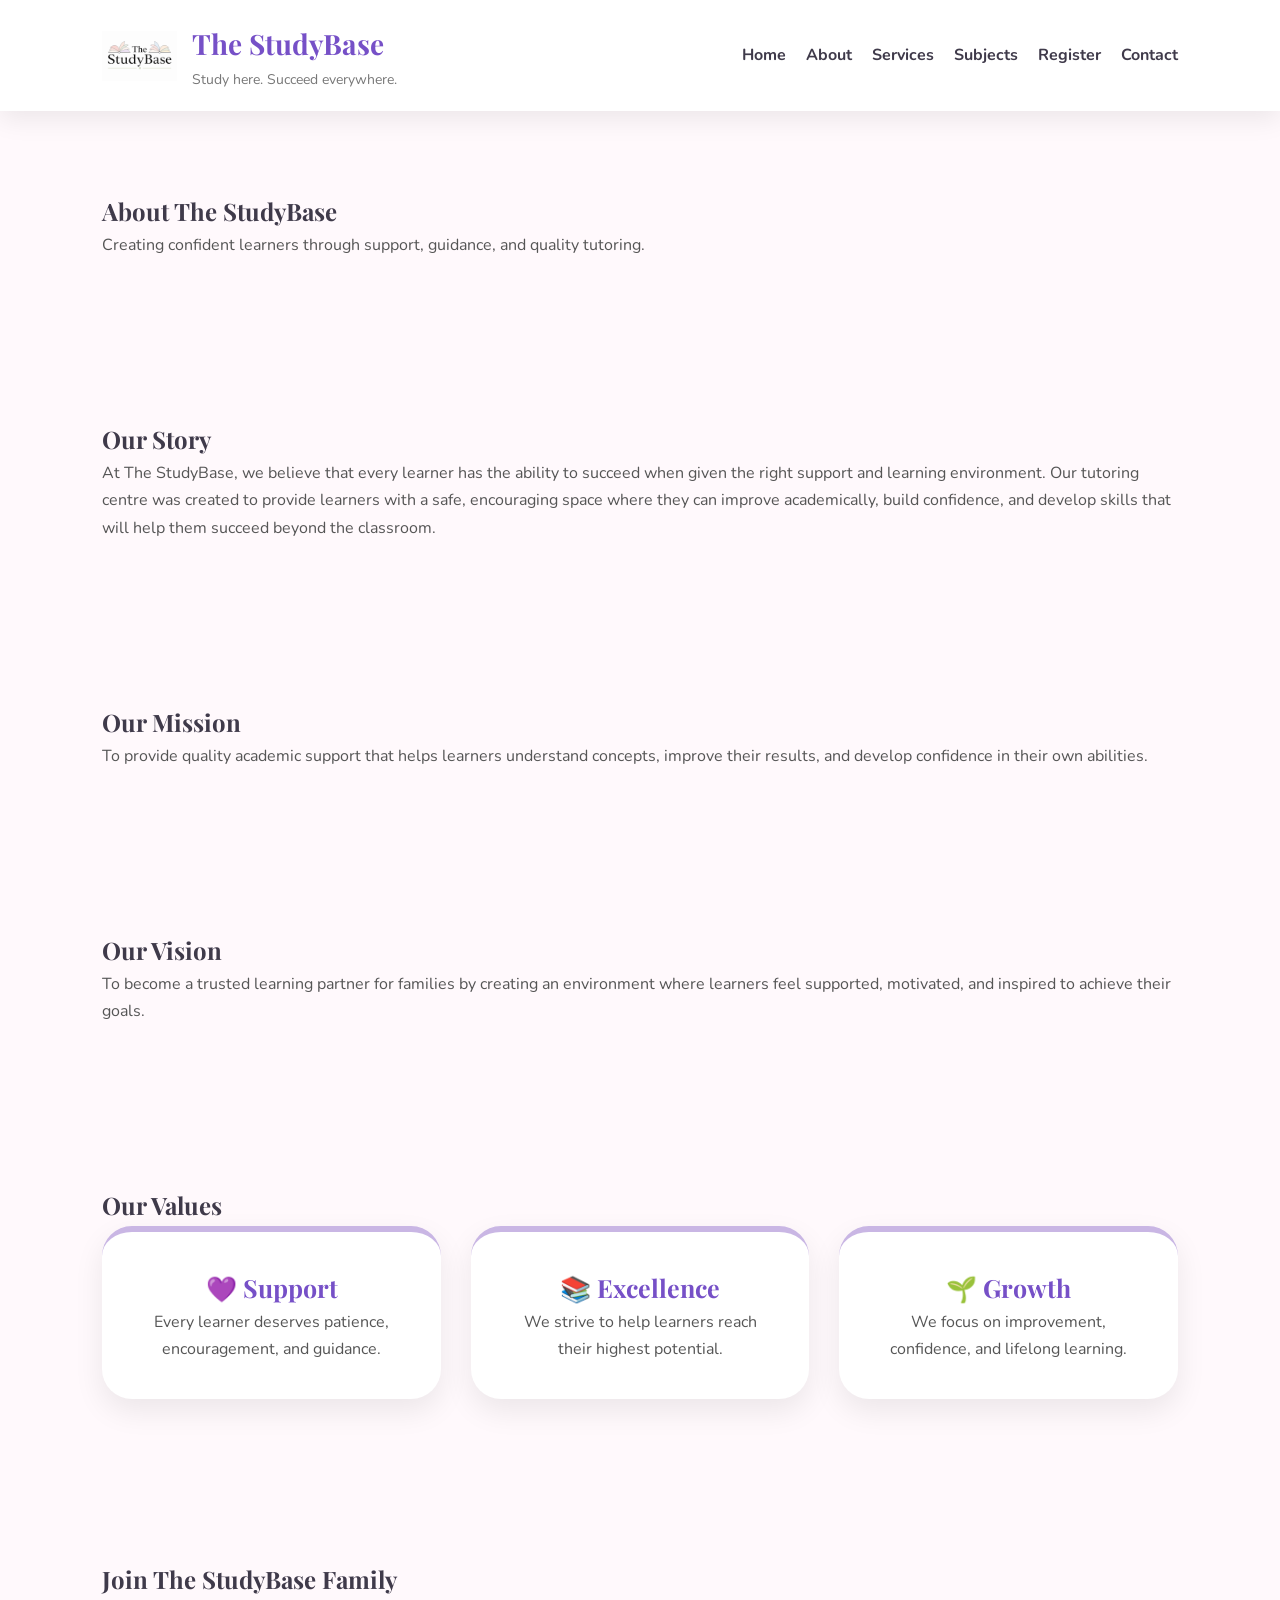
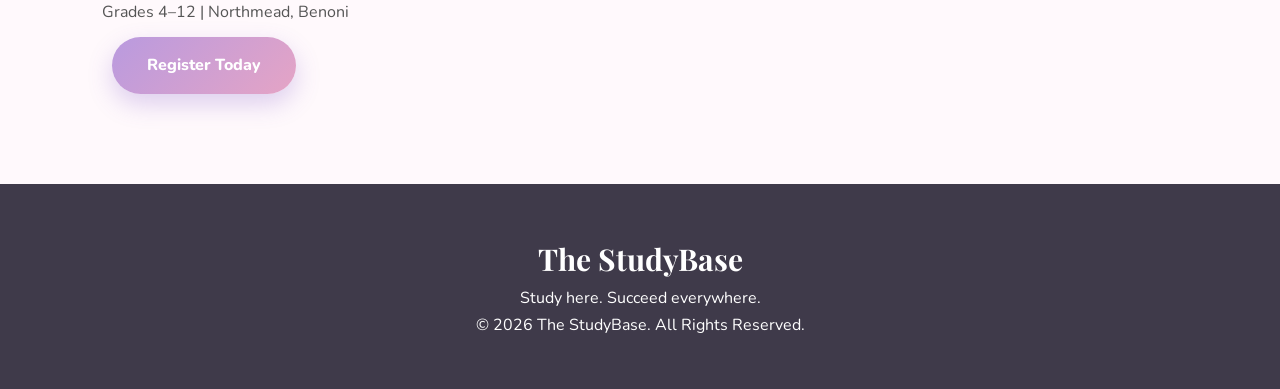
==== about.html @ e4114b65 "Add files via upload" ====
<!DOCTYPE html>
<html lang="en">

<head>

<meta charset="UTF-8">
<meta name="viewport" content="width=device-width, initial-scale=1.0">

<title>About Us | The StudyBase</title>

<link rel="stylesheet" href="css/style.css">
<link rel="stylesheet" href="css/responsive.css">

<link href="https://fonts.googleapis.com/css2?family=Nunito:wght@300;400;600;700;800&family=Playfair+Display:wght@600;700&display=swap" rel="stylesheet">

</head>


<body>


<header>

<div class="logo-area">

<img src="images/logo.png" alt="The StudyBase Logo">

<div>

<h1>The StudyBase</h1>

<p>Study here. Succeed everywhere.</p>

</div>

</div>


<nav>

<ul>

<li><a href="index.html">Home</a></li>
<li><a href="about.html">About</a></li>
<li><a href="services.html">Services</a></li>
<li><a href="subjects.html">Subjects</a></li>
<li><a href="register.html">Register</a></li>
<li><a href="contact.html">Contact</a></li>

</ul>

</nav>

</header>





<section class="hero">

<div class="hero-content">

<h2>
About <span>The StudyBase</span>
</h2>

<p>
Creating confident learners through support, guidance, and quality tutoring.
</p>

</div>

</section>





<section class="about-preview">


<h2>Our Story</h2>


<p>

At The StudyBase, we believe that every learner has the ability to succeed when given the right support and learning environment.

Our tutoring centre was created to provide learners with a safe, encouraging space where they can improve academically, build confidence, and develop skills that will help them succeed beyond the classroom.

</p>


</section>





<section class="why">


<h2>Our Mission</h2>


<div class="quote">

<p>

To provide quality academic support that helps learners understand concepts, improve their results, and develop confidence in their own abilities.

</p>

</div>


</section>





<section class="about-preview">


<h2>Our Vision</h2>


<p>

To become a trusted learning partner for families by creating an environment where learners feel supported, motivated, and inspired to achieve their goals.

</p>


</section>






<section class="services">


<h2>Our Values</h2>


<div class="cards">


<div class="card">

<h3>💜 Support</h3>

<p>
Every learner deserves patience, encouragement, and guidance.
</p>

</div>



<div class="card">

<h3>📚 Excellence</h3>

<p>
We strive to help learners reach their highest potential.
</p>

</div>




<div class="card">

<h3>🌱 Growth</h3>

<p>
We focus on improvement, confidence, and lifelong learning.
</p>

</div>



</div>


</section>






<section class="contact">


<h2>
Join The StudyBase Family
</h2>


<p>
Grades 4–12 | Northmead, Benoni
</p>


<a href="register.html" class="button">
Register Today
</a>


</section>





<footer>

<h3>The StudyBase</h3>

<p>
Study here. Succeed everywhere.
</p>

<p>
© 2026 The StudyBase. All Rights Reserved.
</p>


</footer>




<script src="js/script.js"></script>


</body>

</html>
---- css/style.css ----
:root{

--lavender:#c9b6e4;

--pink:#f3c6d8;

--blue:#bfdff5;

--mint:#cde8d2;

--cream:#fff9fc;

--purple:#7650c7;

--dark:#3f3a4a;

--text:#555;

}



*{

margin:0;

padding:0;

box-sizing:border-box;

}



html{

scroll-behavior:smooth;

}



body{

font-family:'Nunito', sans-serif;

background:var(--cream);

color:var(--text);

line-height:1.7;

}



h1,h2,h3{

font-family:'Playfair Display', serif;

color:var(--dark);

}



section{

padding:80px 8%;

}





/* HEADER */


header{

background:white;

display:flex;

justify-content:space-between;

align-items:center;

padding:20px 8%;

position:sticky;

top:0;

z-index:1000;

box-shadow:
0 8px 25px rgba(0,0,0,.08);

}



.logo-area{

display:flex;

align-items:center;

gap:15px;

}



.logo-area img{

width:75px;

animation:float 4s ease-in-out infinite;

}



.logo-area h1{

font-size:28px;

color:var(--purple);

}



.logo-area p{

font-size:14px;

color:#777;

}





nav ul{

display:flex;

gap:20px;

list-style:none;

}



nav a{

text-decoration:none;

font-weight:700;

color:var(--dark);

transition:.3s;

}



nav a:hover{

color:#d47bb5;

}





/* HERO */


.hero-new{

background:

linear-gradient(
135deg,
#fff1f8,
#eef8ff,
#f6efff
);

min-height:90vh;

display:flex;

align-items:center;

}



.hero-content-new{

display:flex;

align-items:center;

justify-content:space-between;

gap:60px;

}



.hero-text-new{

max-width:650px;

}



.welcome{

letter-spacing:3px;

font-weight:800;

color:#d47bb5;

font-size:14px;

}



.hero-text-new h2{

font-size:70px;

line-height:1.2;

margin:25px 0;

}



.hero-text-new h2 span{

background:

linear-gradient(
90deg,
#7650c7,
#d47bb5,
#79b9e8
);

-webkit-background-clip:text;

color:transparent;

animation:gradientMove 5s infinite;

}



.hero-text-new p{

font-size:20px;

}





.hero-buttons{

margin-top:35px;

}





.button{

display:inline-block;

padding:15px 35px;

border-radius:50px;

background:

linear-gradient(
135deg,
#b99adf,
#e5a4c5
);

color:white;

text-decoration:none;

font-weight:800;

margin:10px;

transition:.3s;

box-shadow:

0 10px 25px rgba(118,80,199,.25);

}



.button:hover{

transform:translateY(-5px);

}





.secondary{

background:

linear-gradient(
135deg,
#8fc8ec,
#b99adf
);

}





.hero-visual{

position:relative;

}



.hero-visual img{

width:280px;

animation:float 5s ease-in-out infinite;

filter:

drop-shadow(
0 20px 25px rgba(0,0,0,.15)
);

}



.floating-book,
.floating-star{

position:absolute;

font-size:40px;

animation:float 3s infinite;

}



.floating-book{

top:20px;

left:-30px;

}



.floating-star{

bottom:20px;

right:-30px;

}





/* HERO PILLS */


.feature-pills{

display:flex;

gap:15px;

margin-top:35px;

flex-wrap:wrap;

}



.feature-pills div{

background:white;

padding:12px 20px;

border-radius:30px;

box-shadow:

0 8px 20px rgba(0,0,0,.08);

font-weight:700;

}
/* WELCOME SECTION */


.welcome-section{

background:white;

text-align:center;

}



.welcome-section h2{

font-size:45px;

margin-bottom:25px;

}



.welcome-section p{

max-width:900px;

margin:auto;

font-size:19px;

}





/* LEARNING JOURNEY */


.journey{

display:grid;

grid-template-columns:repeat(auto-fit,minmax(220px,1fr));

gap:30px;

margin-top:50px;

}



.journey div{

background:

linear-gradient(
135deg,
#ffffff,
#fff2fa
);

padding:35px;

border-radius:30px;

box-shadow:

0 15px 35px rgba(0,0,0,.08);

transition:.4s;

}



.journey div:hover{

transform:translateY(-10px);

}



.journey h3{

color:var(--purple);

font-size:25px;

}





/* GALLERY */


.gallery-preview{

background:

linear-gradient(
135deg,
#f8f1ff,
#eef8ff
);

text-align:center;

}



.image-grid{

display:grid;

grid-template-columns:repeat(auto-fit,minmax(250px,1fr));

gap:30px;

margin-top:40px;

}



.photo-box{

height:280px;

overflow:hidden;

border-radius:30px;

box-shadow:

0 15px 35px rgba(0,0,0,.12);

}



.photo-box img{

width:100%;

height:100%;

object-fit:cover;

transition:.5s;

}



.photo-box:hover img{

transform:scale(1.1);

}





/* SUPPORT SECTION */


.support-section{

background:white;

}



.support-content{

display:grid;

grid-template-columns:1fr 1fr;

gap:50px;

align-items:center;

}



.support-content h2{

font-size:45px;

}



.support-content ul{

margin:30px 0;

list-style:none;

font-size:18px;

}





.support-card{

display:grid;

gap:25px;

}



.support-card div{

background:

linear-gradient(
135deg,
#fff5fb,
#eef8ff
);

padding:30px;

border-radius:25px;

box-shadow:

0 10px 25px rgba(0,0,0,.08);

}





/* SERVICE CARDS */


.cards{

display:grid;

grid-template-columns:

repeat(auto-fit,minmax(260px,1fr));

gap:30px;

}



.card{

background:white;

padding:35px;

border-radius:30px;

text-align:center;

box-shadow:

0 12px 30px rgba(0,0,0,.08);

transition:.4s;

border-top:6px solid var(--lavender);

}



.card:hover{

transform:translateY(-10px);

}



.card h3{

color:var(--purple);

font-size:25px;

}



.card h4{

color:#d47bb5;

font-size:22px;

margin:15px 0;

}





/* SUBJECT BUBBLES */


.subjects-preview{

background:

linear-gradient(
135deg,
#fff4fa,
#f0f8ff
);

text-align:center;

}



.subject-bubbles{

display:flex;

flex-wrap:wrap;

justify-content:center;

gap:20px;

margin-top:40px;

}



.subject-bubbles div{

background:white;

padding:18px 30px;

border-radius:50px;

box-shadow:

0 8px 20px rgba(0,0,0,.08);

font-weight:700;

transition:.3s;

}



.subject-bubbles div:hover{

transform:scale(1.08);

background:#f7edff;

}





/* TRUST SECTION */


.trust-section{

text-align:center;

}



.trust-cards{

display:grid;

grid-template-columns:

repeat(auto-fit,minmax(250px,1fr));

gap:30px;

}



.trust-cards div{

background:white;

padding:35px;

border-radius:30px;

box-shadow:

0 12px 30px rgba(0,0,0,.08);

}





/* SUCCESS NUMBERS */


.success-section{

background:

linear-gradient(
135deg,
#c9b6e4,
#f3c6d8
);

text-align:center;

}



.stats{

display:grid;

grid-template-columns:

repeat(auto-fit,minmax(200px,1fr));

gap:30px;

}



.stats div{

background:white;

padding:35px;

border-radius:30px;

}



.stats h3{

font-size:45px;

color:var(--purple);

}





/* TESTIMONIALS */


.testimonial-section{

background:#fff;

text-align:center;

}



.testimonial-cards{

display:grid;

grid-template-columns:

repeat(auto-fit,minmax(280px,1fr));

gap:30px;

}



.testimonial{

background:

linear-gradient(
135deg,
#fff5fb,
#f1f8ff
);

padding:35px;

border-radius:30px;

}



.stars{

font-size:25px;

margin-bottom:20px;

}





/* FINAL CALL */


.final-call{

background:

linear-gradient(
135deg,
#7650c7,
#d47bb5
);

color:white;

text-align:center;

}



.final-call h2{

color:white;

font-size:45px;

}





/* CONTACT */


.contact-section{

text-align:center;

}



.contact-details{

display:grid;

grid-template-columns:

repeat(auto-fit,minmax(220px,1fr));

gap:30px;

}



.contact-details div{

background:white;

padding:30px;

border-radius:30px;

box-shadow:

0 10px 25px rgba(0,0,0,.08);

}





/* WHATSAPP BUTTON */


.whatsapp-float{

position:fixed;

right:25px;

bottom:25px;

width:65px;

height:65px;

border-radius:50%;

background:#25D366;

display:flex;

align-items:center;

justify-content:center;

font-size:30px;

text-decoration:none;

box-shadow:

0 10px 25px rgba(0,0,0,.25);

z-index:999;

animation:pulse 2s infinite;

}





/* FOOTER */


footer{

background:#3f3a4a;

color:white;

text-align:center;

padding:50px 10%;

}



footer h3{

color:white;

font-size:30px;

}
/* ==========================
   ANIMATIONS
========================== */


@keyframes float{

0%{

transform:translateY(0px);

}


50%{

transform:translateY(-15px);

}


100%{

transform:translateY(0px);

}

}



@keyframes pulse{


0%{

transform:scale(1);

}



50%{

transform:scale(1.1);

}



100%{

transform:scale(1);

}


}




@keyframes gradientMove{


0%{

background-position:0% 50%;

}


50%{

background-position:100% 50%;

}


100%{

background-position:0% 50%;

}


}





/* SCROLL ANIMATION */


.hero-new,
.welcome-section,
.gallery-preview,
.support-section,
.services,
.subjects-preview,
.trust-section,
.success-section,
.testimonial-section{

animation:

fadeUp 1s ease;

}





@keyframes fadeUp{


from{

opacity:0;

transform:translateY(40px);

}



to{

opacity:1;

transform:translateY(0);

}


}






/* BUTTON GLOW */


.button:hover{


box-shadow:

0 15px 35px rgba(212,123,181,.4);


}




/* MOBILE DESIGN */


@media(max-width:900px){



header{

flex-direction:column;

padding:20px;

}



nav ul{

flex-wrap:wrap;

justify-content:center;

margin-top:20px;

}



.hero-content-new{

flex-direction:column;

text-align:center;

}



.hero-text-new h2{

font-size:45px;

}



.hero-text-new p{

font-size:18px;

}



.hero-visual img{

width:220px;

}



.feature-pills{

justify-content:center;

}



.support-content{

grid-template-columns:1fr;

text-align:center;

}



.support-content h2{

font-size:35px;

}



.gallery-preview .image-grid{

grid-template-columns:1fr;

}



}



@media(max-width:600px){



section{

padding:50px 5%;

}



.logo-area h1{

font-size:22px;

}



.hero-text-new h2{

font-size:38px;

}



.button{

display:block;

margin:15px auto;

width:90%;

}



.journey,
.cards,
.trust-cards,
.testimonial-cards,
.stats{

grid-template-columns:1fr;

}



.contact-details{

grid-template-columns:1fr;

}



.whatsapp-float{

width:55px;

height:55px;

font-size:25px;

}



}





/* SMALL DETAILS */


strong{

color:var(--purple);

}



hr{

border:none;

}





/* SMOOTH IMAGE LOADING FEEL */


img{

max-width:100%;

}





/* HIDE EMPTY PHOTO BOXES UNTIL IMAGES ARE ADDED */


.photo-box{

background:

linear-gradient(
135deg,
#f3c6d8,
#bfdff5
);

}
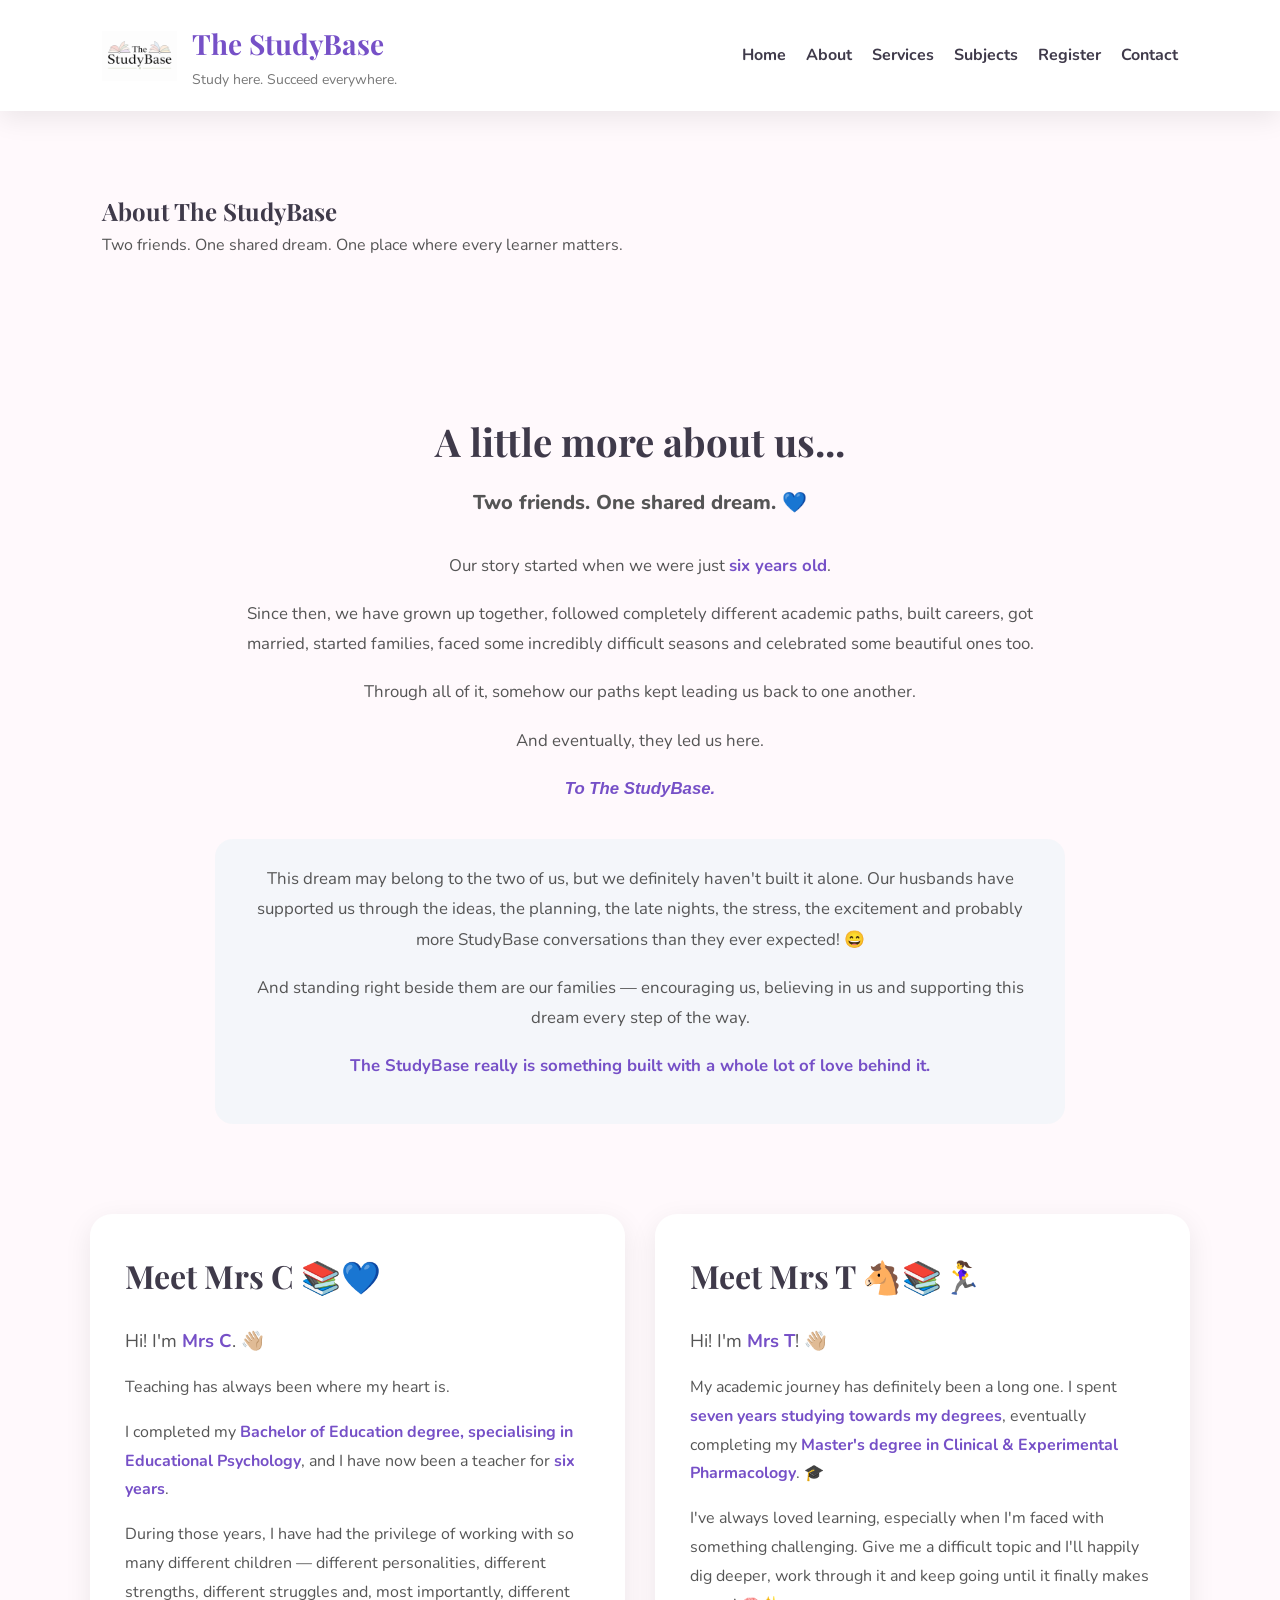
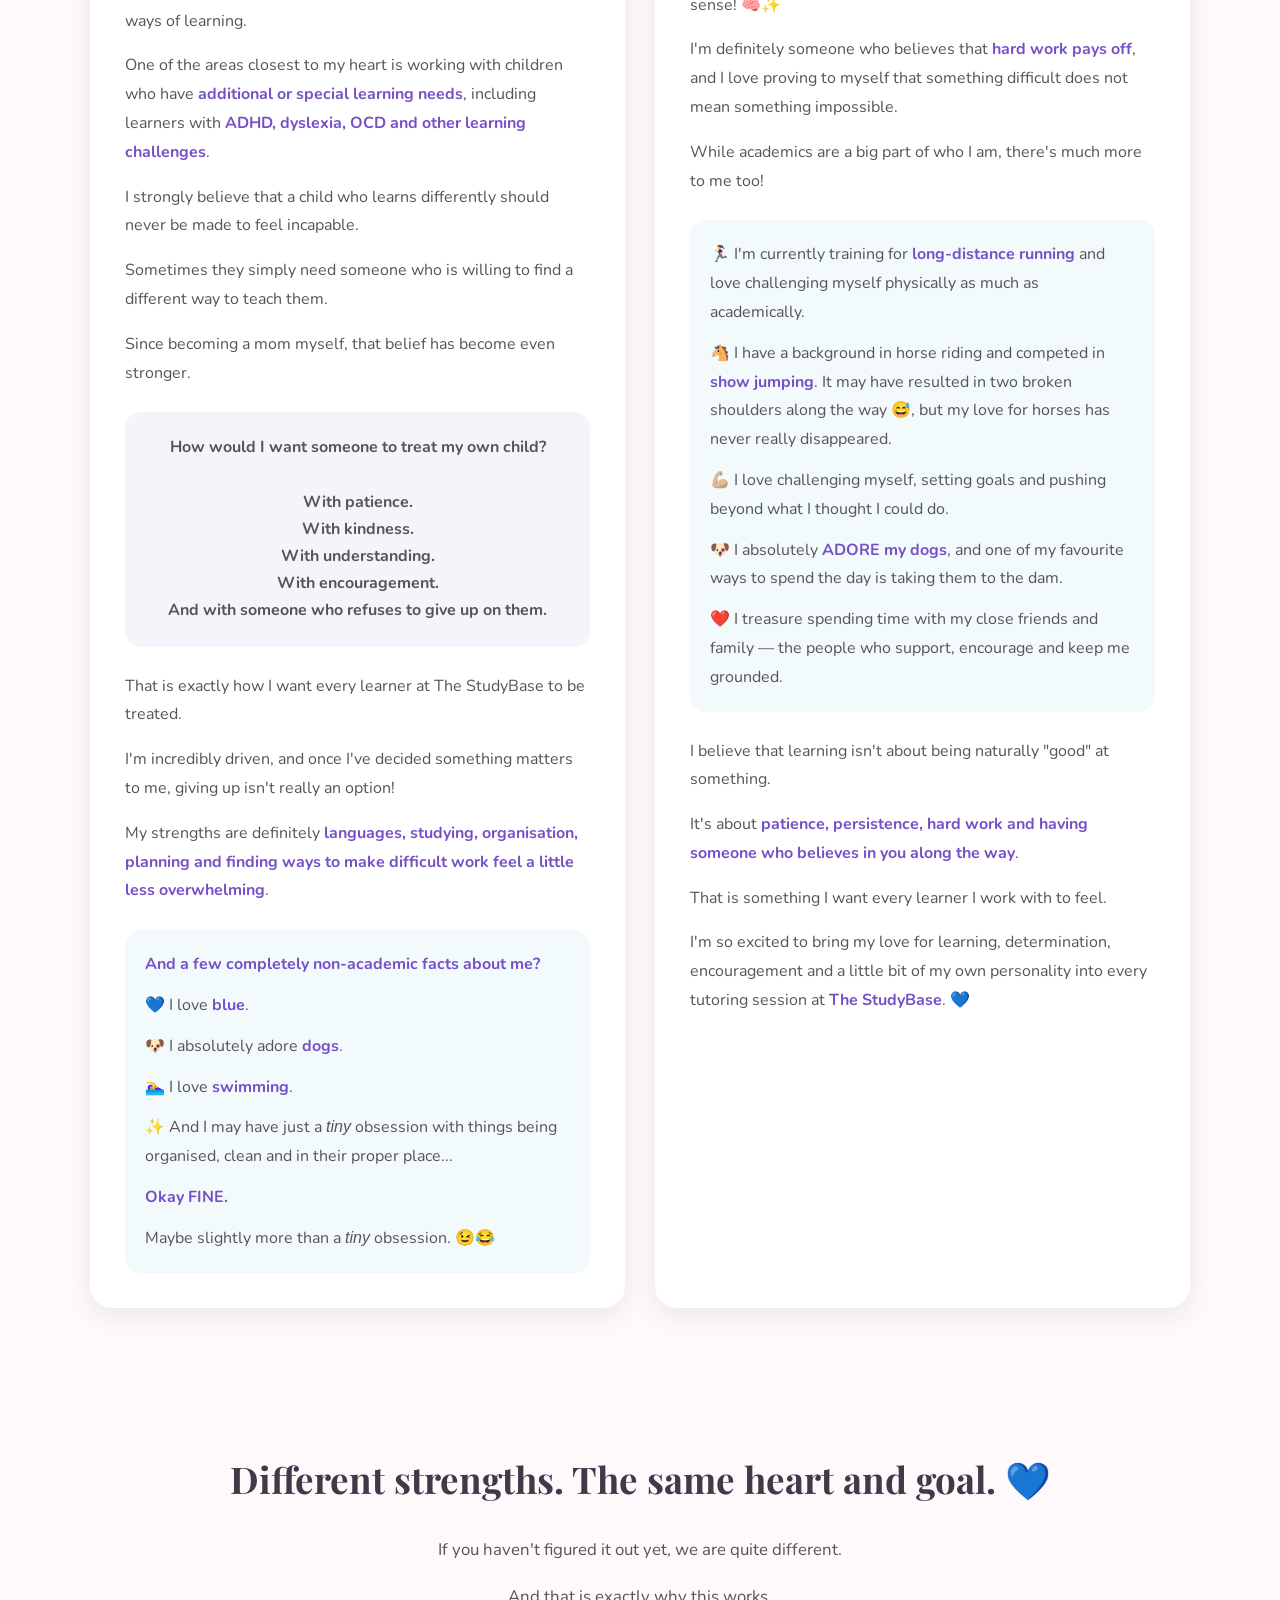
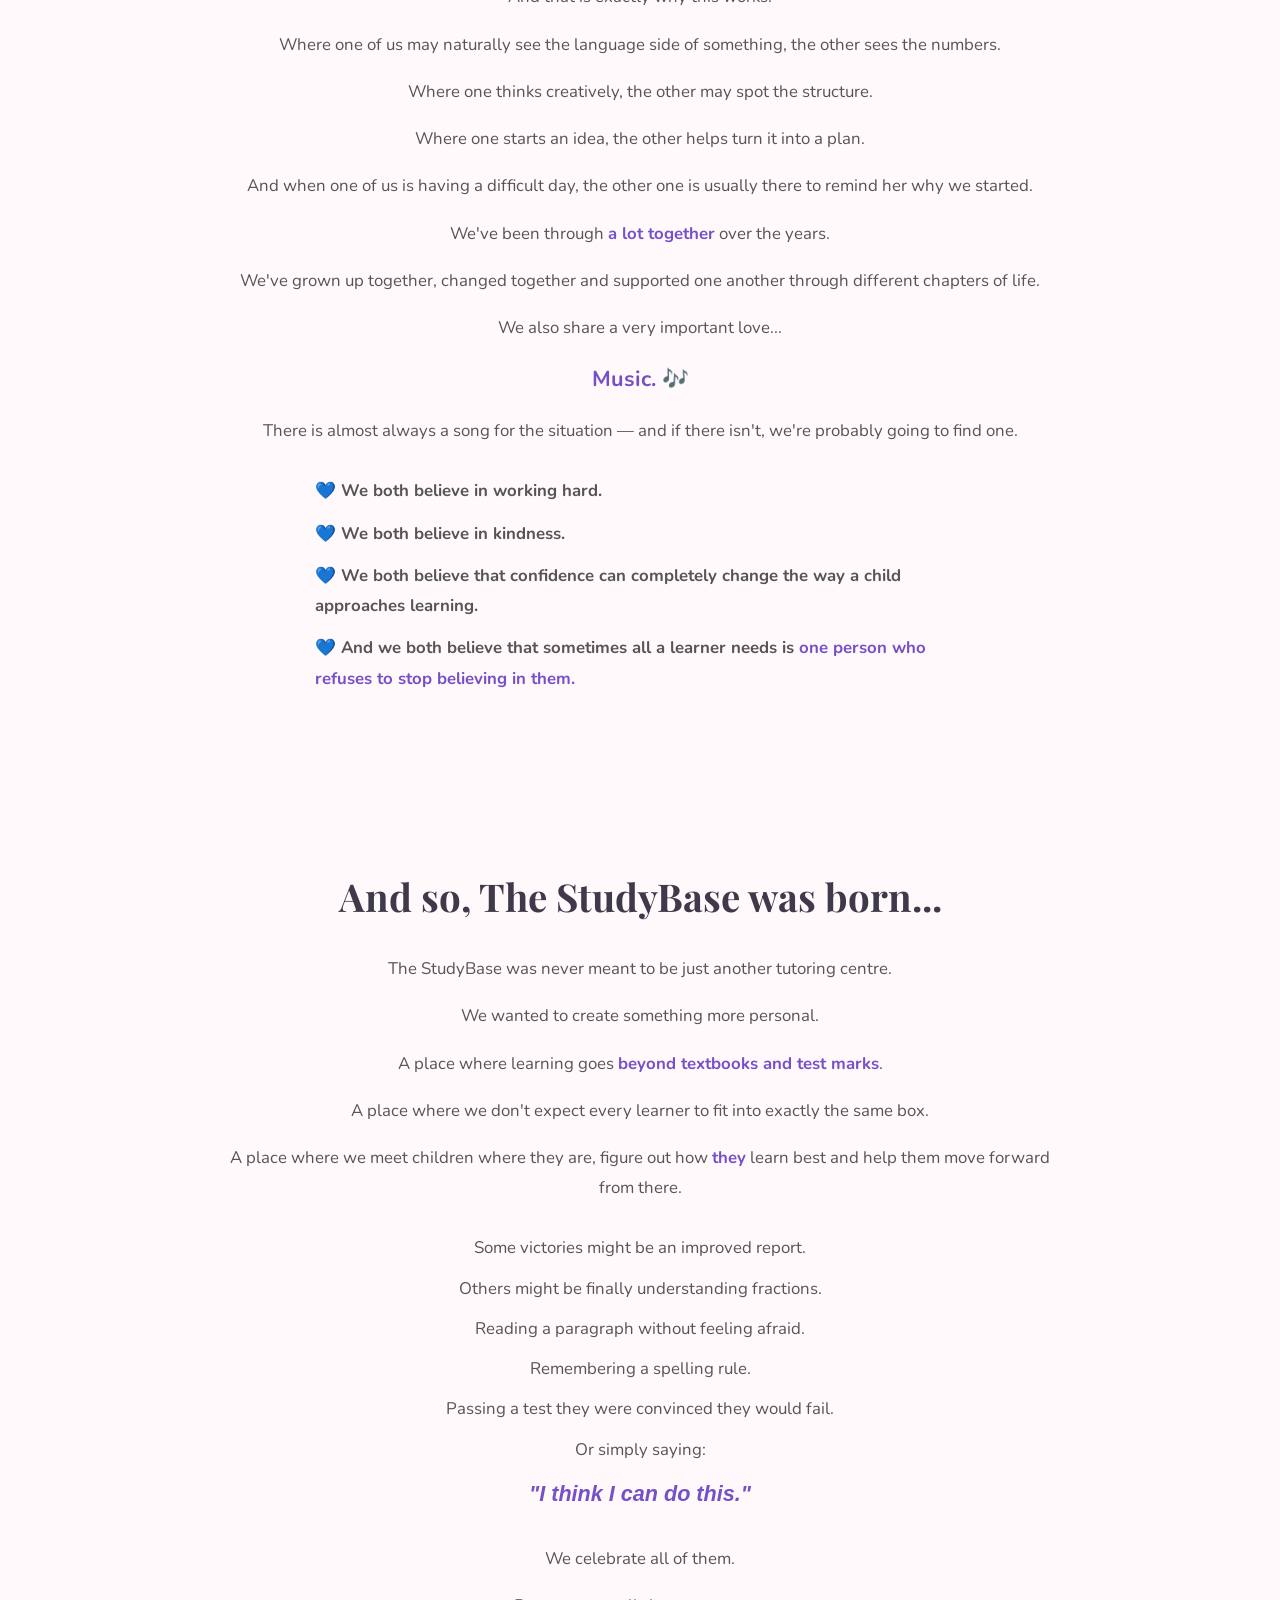
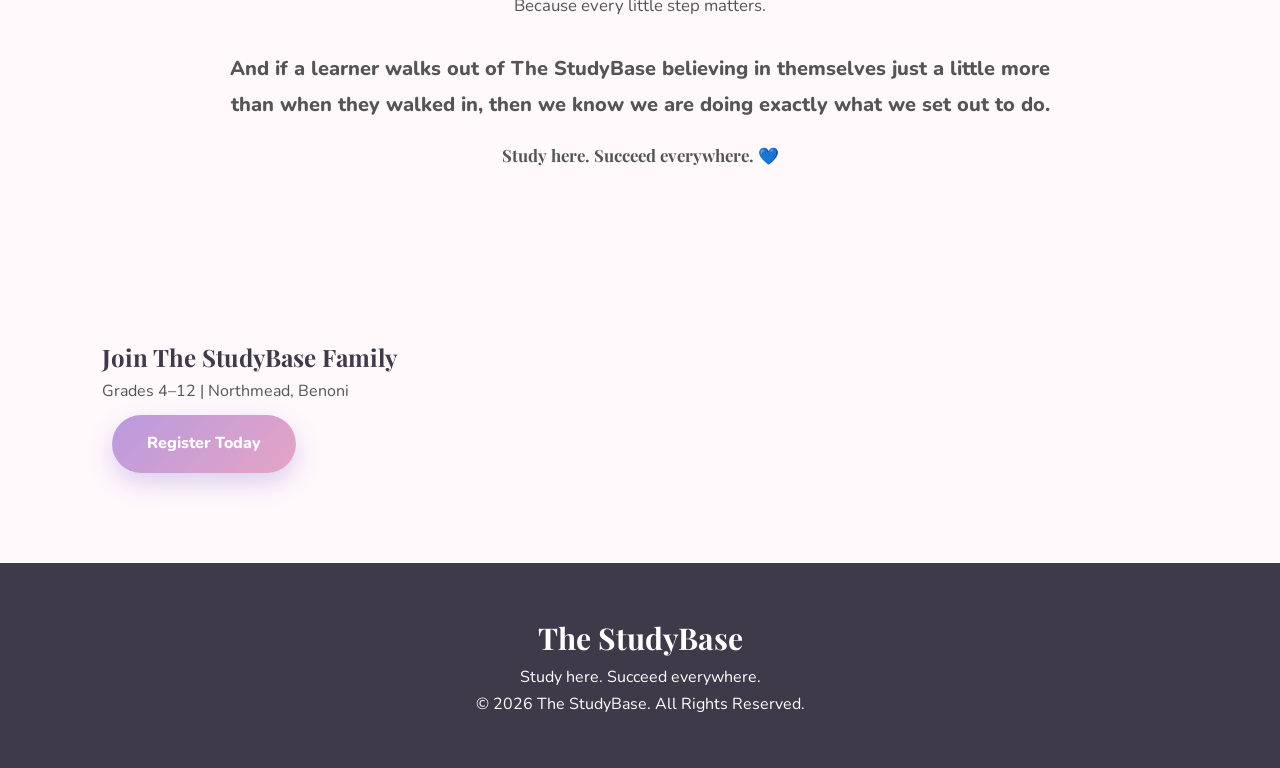
==== commit 9f3dcd44: "Update About Us page" ====
--- a/about.html
+++ b/about.html
@@ -1,247 +1,668 @@
-<!DOCTYPE html>
-<html lang="en">
-
-<head>
-
-<meta charset="UTF-8">
-<meta name="viewport" content="width=device-width, initial-scale=1.0">
-
-<title>About Us | The StudyBase</title>
-
-<link rel="stylesheet" href="css/style.css">
-<link rel="stylesheet" href="css/responsive.css">
-
-<link href="https://fonts.googleapis.com/css2?family=Nunito:wght@300;400;600;700;800&family=Playfair+Display:wght@600;700&display=swap" rel="stylesheet">
-
-</head>
-
-
-<body>
-
-
-<header>
-
-<div class="logo-area">
-
-<img src="images/logo.png" alt="The StudyBase Logo">
-
-<div>
-
-<h1>The StudyBase</h1>
-
-<p>Study here. Succeed everywhere.</p>
-
-</div>
-
-</div>
-
-
-<nav>
-
-<ul>
-
-<li><a href="index.html">Home</a></li>
-<li><a href="about.html">About</a></li>
-<li><a href="services.html">Services</a></li>
-<li><a href="subjects.html">Subjects</a></li>
-<li><a href="register.html">Register</a></li>
-<li><a href="contact.html">Contact</a></li>
-
-</ul>
-
-</nav>
-
-</header>
-
-
-
-
-
-<section class="hero">
-
-<div class="hero-content">
-
-<h2>
-About <span>The StudyBase</span>
-</h2>
-
-<p>
-Creating confident learners through support, guidance, and quality tutoring.
-</p>
-
-</div>
-
-</section>
-
-
-
-
-
-<section class="about-preview">
-
-
-<h2>Our Story</h2>
-
-
-<p>
-
-At The StudyBase, we believe that every learner has the ability to succeed when given the right support and learning environment.
-
-Our tutoring centre was created to provide learners with a safe, encouraging space where they can improve academically, build confidence, and develop skills that will help them succeed beyond the classroom.
-
-</p>
-
-
-</section>
-
-
-
-
-
-<section class="why">
-
-
-<h2>Our Mission</h2>
-
-
-<div class="quote">
-
-<p>
-
-To provide quality academic support that helps learners understand concepts, improve their results, and develop confidence in their own abilities.
-
-</p>
-
-</div>
-
-
-</section>
-
-
-
-
-
-<section class="about-preview">
-
-
-<h2>Our Vision</h2>
-
-
-<p>
-
-To become a trusted learning partner for families by creating an environment where learners feel supported, motivated, and inspired to achieve their goals.
-
-</p>
-
-
-</section>
-
-
-
-
-
-
-<section class="services">
-
-
-<h2>Our Values</h2>
-
-
-<div class="cards">
-
-
-<div class="card">
-
-<h3>💜 Support</h3>
-
-<p>
-Every learner deserves patience, encouragement, and guidance.
-</p>
-
-</div>
-
-
-
-<div class="card">
-
-<h3>📚 Excellence</h3>
-
-<p>
-We strive to help learners reach their highest potential.
-</p>
-
-</div>
-
-
-
-
-<div class="card">
-
-<h3>🌱 Growth</h3>
-
-<p>
-We focus on improvement, confidence, and lifelong learning.
-</p>
-
-</div>
-
-
-
-</div>
-
-
-</section>
-
-
-
-
-
-
-<section class="contact">
-
-
-<h2>
-Join The StudyBase Family
-</h2>
-
-
-<p>
-Grades 4–12 | Northmead, Benoni
-</p>
-
-
-<a href="register.html" class="button">
-Register Today
-</a>
-
-
-</section>
-
-
-
-
-
-<footer>
-
-<h3>The StudyBase</h3>
-
-<p>
-Study here. Succeed everywhere.
-</p>
-
-<p>
-© 2026 The StudyBase. All Rights Reserved.
-</p>
-
-
-</footer>
-
-
-
-
-<script src="js/script.js"></script>
-
-
-</body>
-
-</html>+<!DOCTYPE html>
+<html lang="en">
+
+<head>
+
+<meta charset="UTF-8">
+<meta name="viewport" content="width=device-width, initial-scale=1.0">
+
+<title>About Us | The StudyBase</title>
+
+<link rel="stylesheet" href="css/style.css">
+<link rel="stylesheet" href="css/responsive.css">
+
+<link href="https://fonts.googleapis.com/css2?family=Nunito:wght@300;400;600;700;800&family=Playfair+Display:wght@600;700&display=swap" rel="stylesheet">
+
+<style>
+
+.about-story {
+    max-width: 1000px;
+    margin: 0 auto;
+    padding: 70px 25px;
+    text-align: center;
+}
+
+.about-story h2 {
+    font-family: 'Playfair Display', serif;
+    font-size: 2.4rem;
+    margin-bottom: 10px;
+}
+
+.about-story .subtitle {
+    font-size: 1.25rem;
+    font-weight: 800;
+    margin-bottom: 30px;
+}
+
+.about-story p {
+    max-width: 850px;
+    margin: 0 auto 18px;
+    line-height: 1.8;
+    font-size: 1.05rem;
+}
+
+.founders-section {
+    max-width: 1150px;
+    margin: 0 auto;
+    padding: 20px 25px 70px;
+}
+
+.founders-grid {
+    display: grid;
+    grid-template-columns: repeat(2, 1fr);
+    gap: 30px;
+}
+
+.founder-card {
+    background: #ffffff;
+    border-radius: 22px;
+    padding: 35px;
+    box-shadow: 0 8px 28px rgba(0,0,0,0.08);
+    text-align: left;
+}
+
+.founder-card h2 {
+    font-family: 'Playfair Display', serif;
+    font-size: 2rem;
+    margin-bottom: 20px;
+}
+
+.founder-card p {
+    line-height: 1.8;
+    margin-bottom: 16px;
+}
+
+.founder-card .hello {
+    font-size: 1.15rem;
+}
+
+.personal-facts {
+    margin-top: 25px;
+    padding: 20px;
+    border-radius: 16px;
+    background: rgba(180, 225, 235, 0.18);
+}
+
+.personal-facts p {
+    margin-bottom: 12px;
+}
+
+.personal-facts p:last-child {
+    margin-bottom: 0;
+}
+
+.special-message {
+    margin-top: 25px;
+    padding: 22px;
+    border-radius: 16px;
+    background: rgba(187, 170, 225, 0.13);
+    text-align: center;
+    font-weight: 700;
+    line-height: 1.7;
+}
+
+.shared-section {
+    padding: 70px 25px;
+    text-align: center;
+}
+
+.shared-content {
+    max-width: 900px;
+    margin: 0 auto;
+}
+
+.shared-section h2 {
+    font-family: 'Playfair Display', serif;
+    font-size: 2.3rem;
+    margin-bottom: 25px;
+}
+
+.shared-section p {
+    line-height: 1.8;
+    margin-bottom: 17px;
+    font-size: 1.05rem;
+}
+
+.shared-values {
+    max-width: 650px;
+    margin: 30px auto;
+    text-align: left;
+}
+
+.shared-values p {
+    font-weight: 700;
+    margin-bottom: 12px;
+}
+
+.studybase-born {
+    max-width: 1000px;
+    margin: 0 auto;
+    padding: 70px 25px;
+    text-align: center;
+}
+
+.studybase-born h2 {
+    font-family: 'Playfair Display', serif;
+    font-size: 2.4rem;
+    margin-bottom: 25px;
+}
+
+.studybase-born p {
+    max-width: 830px;
+    margin: 0 auto 17px;
+    line-height: 1.8;
+    font-size: 1.05rem;
+}
+
+.victories {
+    max-width: 650px;
+    margin: 30px auto;
+}
+
+.victories p {
+    margin-bottom: 10px;
+}
+
+.final-belief {
+    font-size: 1.25rem !important;
+    font-weight: 800;
+    margin-top: 30px !important;
+}
+
+.about-slogan {
+    font-family: 'Playfair Display', serif;
+    font-size: 1.65rem;
+    font-weight: 700;
+    margin-top: 35px;
+}
+
+.family-note {
+    max-width: 850px;
+    margin: 35px auto 0;
+    padding: 25px;
+    border-radius: 18px;
+    background: rgba(180, 225, 235, 0.15);
+}
+
+@media (max-width: 850px) {
+
+    .founders-grid {
+        grid-template-columns: 1fr;
+    }
+
+    .about-story h2,
+    .shared-section h2,
+    .studybase-born h2 {
+        font-size: 2rem;
+    }
+
+    .founder-card {
+        padding: 28px 22px;
+    }
+}
+
+</style>
+
+</head>
+
+<body>
+
+<header>
+
+<div class="logo-area">
+
+<img src="images/logo.png" alt="The StudyBase Logo">
+
+<div>
+
+<h1>The StudyBase</h1>
+
+<p>Study here. Succeed everywhere.</p>
+
+</div>
+
+</div>
+
+<nav>
+
+<ul>
+
+<li><a href="index.html">Home</a></li>
+<li><a href="about.html">About</a></li>
+<li><a href="services.html">Services</a></li>
+<li><a href="subjects.html">Subjects</a></li>
+<li><a href="register.html">Register</a></li>
+<li><a href="contact.html">Contact</a></li>
+
+</ul>
+
+</nav>
+
+</header>
+
+<section class="hero">
+
+<div class="hero-content">
+
+<h2>
+About <span>The StudyBase</span>
+</h2>
+
+<p>
+Two friends. One shared dream. One place where every learner matters.
+</p>
+
+</div>
+
+</section>
+
+<section class="about-story">
+
+<h2>A little more about us...</h2>
+
+<p class="subtitle">Two friends. One shared dream. 💙</p>
+
+<p>
+Our story started when we were just <strong>six years old</strong>.
+</p>
+
+<p>
+Since then, we have grown up together, followed completely different academic paths,
+built careers, got married, started families, faced some incredibly difficult seasons
+and celebrated some beautiful ones too.
+</p>
+
+<p>
+Through all of it, somehow our paths kept leading us back to one another.
+</p>
+
+<p>
+And eventually, they led us here.
+</p>
+
+<p>
+<strong><em>To The StudyBase.</em></strong>
+</p>
+
+<div class="family-note">
+
+<p>
+This dream may belong to the two of us, but we definitely haven't built it alone.
+Our husbands have supported us through the ideas, the planning, the late nights,
+the stress, the excitement and probably more StudyBase conversations than they
+ever expected! 😄
+</p>
+
+<p>
+And standing right beside them are our families — encouraging us, believing in us
+and supporting this dream every step of the way.
+</p>
+
+<p>
+<strong>
+The StudyBase really is something built with a whole lot of love behind it.
+</strong>
+</p>
+
+</div>
+
+</section>
+
+<section class="founders-section">
+
+<div class="founders-grid">
+
+<div class="founder-card">
+
+<h2>Meet Mrs C 📚💙</h2>
+
+<p class="hello">
+Hi! I'm <strong>Mrs C</strong>. 👋🏼
+</p>
+
+<p>
+Teaching has always been where my heart is.
+</p>
+
+<p>
+I completed my <strong>Bachelor of Education degree, specialising in Educational Psychology</strong>,
+and I have now been a teacher for <strong>six years</strong>.
+</p>
+
+<p>
+During those years, I have had the privilege of working with so many different children —
+different personalities, different strengths, different struggles and, most importantly,
+different ways of learning.
+</p>
+
+<p>
+One of the areas closest to my heart is working with children who have
+<strong>additional or special learning needs</strong>, including learners with
+<strong>ADHD, dyslexia, OCD and other learning challenges</strong>.
+</p>
+
+<p>
+I strongly believe that a child who learns differently should never be made to feel incapable.
+</p>
+
+<p>
+Sometimes they simply need someone who is willing to find a different way to teach them.
+</p>
+
+<p>
+Since becoming a mom myself, that belief has become even stronger.
+</p>
+
+<div class="special-message">
+
+How would I want someone to treat my own child?
+
+<br><br>
+
+With patience.<br>
+With kindness.<br>
+With understanding.<br>
+With encouragement.<br>
+And with someone who refuses to give up on them.
+
+</div>
+
+<p style="margin-top: 25px;">
+That is exactly how I want every learner at The StudyBase to be treated.
+</p>
+
+<p>
+I'm incredibly driven, and once I've decided something matters to me,
+giving up isn't really an option!
+</p>
+
+<p>
+My strengths are definitely <strong>languages, studying, organisation, planning
+and finding ways to make difficult work feel a little less overwhelming</strong>.
+</p>
+
+<div class="personal-facts">
+
+<p><strong>And a few completely non-academic facts about me?</strong></p>
+
+<p>💙 I love <strong>blue</strong>.</p>
+
+<p>🐶 I absolutely adore <strong>dogs</strong>.</p>
+
+<p>🏊‍♀️ I love <strong>swimming</strong>.</p>
+
+<p>
+✨ And I may have just a <em>tiny</em> obsession with things being organised,
+clean and in their proper place...
+</p>
+
+<p>
+<strong>Okay FINE.</strong>
+</p>
+
+<p>
+Maybe slightly more than a <em>tiny</em> obsession. 😉😂
+</p>
+
+</div>
+
+</div>
+
+<div class="founder-card">
+
+<h2>Meet Mrs T 🐴📚🏃‍♀️</h2>
+
+<p class="hello">
+Hi! I'm <strong>Mrs T</strong>! 👋🏼
+</p>
+
+<p>
+My academic journey has definitely been a long one. I spent
+<strong>seven years studying towards my degrees</strong>, eventually completing my
+<strong>Master's degree in Clinical &amp; Experimental Pharmacology</strong>. 🎓
+</p>
+
+<p>
+I've always loved learning, especially when I'm faced with something challenging.
+Give me a difficult topic and I'll happily dig deeper, work through it and keep going
+until it finally makes sense! 🧠✨
+</p>
+
+<p>
+I'm definitely someone who believes that <strong>hard work pays off</strong>,
+and I love proving to myself that something difficult does not mean something impossible.
+</p>
+
+<p>
+While academics are a big part of who I am, there's much more to me too!
+</p>
+
+<div class="personal-facts">
+
+<p>
+🏃‍♀️ I'm currently training for <strong>long-distance running</strong>
+and love challenging myself physically as much as academically.
+</p>
+
+<p>
+🐴 I have a background in horse riding and competed in <strong>show jumping</strong>.
+It may have resulted in two broken shoulders along the way 😅,
+but my love for horses has never really disappeared.
+</p>
+
+<p>
+💪🏼 I love challenging myself, setting goals and pushing beyond what I thought I could do.
+</p>
+
+<p>
+🐶 I absolutely <strong>ADORE my dogs</strong>, and one of my favourite ways
+to spend the day is taking them to the dam.
+</p>
+
+<p>
+❤️ I treasure spending time with my close friends and family —
+the people who support, encourage and keep me grounded.
+</p>
+
+</div>
+
+<p style="margin-top: 25px;">
+I believe that learning isn't about being naturally "good" at something.
+</p>
+
+<p>
+It's about <strong>patience, persistence, hard work and having someone who believes in you along the way</strong>.
+</p>
+
+<p>
+That is something I want every learner I work with to feel.
+</p>
+
+<p>
+I'm so excited to bring my love for learning, determination,
+encouragement and a little bit of my own personality into every tutoring
+session at <strong>The StudyBase</strong>. 💙
+</p>
+
+</div>
+
+</div>
+
+</section>
+
+<section class="shared-section">
+
+<div class="shared-content">
+
+<h2>Different strengths. The same heart and goal. 💙</h2>
+
+<p>
+If you haven't figured it out yet, we are quite different.
+</p>
+
+<p>
+And that is exactly why this works.
+</p>
+
+<p>
+Where one of us may naturally see the language side of something,
+the other sees the numbers.
+</p>
+
+<p>
+Where one thinks creatively, the other may spot the structure.
+</p>
+
+<p>
+Where one starts an idea, the other helps turn it into a plan.
+</p>
+
+<p>
+And when one of us is having a difficult day, the other one is usually
+there to remind her why we started.
+</p>
+
+<p>
+We've been through <strong>a lot together</strong> over the years.
+</p>
+
+<p>
+We've grown up together, changed together and supported one another
+through different chapters of life.
+</p>
+
+<p>
+We also share a very important love...
+</p>
+
+<p style="font-size: 1.35rem;">
+<strong>Music. 🎶</strong>
+</p>
+
+<p>
+There is almost always a song for the situation — and if there isn't,
+we're probably going to find one.
+</p>
+
+<div class="shared-values">
+
+<p>💙 We both believe in working hard.</p>
+
+<p>💙 We both believe in kindness.</p>
+
+<p>
+💙 We both believe that confidence can completely change the way
+a child approaches learning.
+</p>
+
+<p>
+💙 And we both believe that sometimes all a learner needs is
+<strong>one person who refuses to stop believing in them.</strong>
+</p>
+
+</div>
+
+</div>
+
+</section>
+
+<section class="studybase-born">
+
+<h2>And so, The StudyBase was born...</h2>
+
+<p>
+The StudyBase was never meant to be just another tutoring centre.
+</p>
+
+<p>
+We wanted to create something more personal.
+</p>
+
+<p>
+A place where learning goes <strong>beyond textbooks and test marks</strong>.
+</p>
+
+<p>
+A place where we don't expect every learner to fit into exactly the same box.
+</p>
+
+<p>
+A place where we meet children where they are, figure out how
+<strong>they</strong> learn best and help them move forward from there.
+</p>
+
+<div class="victories">
+
+<p>Some victories might be an improved report.</p>
+
+<p>Others might be finally understanding fractions.</p>
+
+<p>Reading a paragraph without feeling afraid.</p>
+
+<p>Remembering a spelling rule.</p>
+
+<p>Passing a test they were convinced they would fail.</p>
+
+<p>Or simply saying:</p>
+
+<p style="font-size: 1.35rem;">
+<strong><em>"I think I can do this."</em></strong>
+</p>
+
+</div>
+
+<p>
+We celebrate all of them.
+</p>
+
+<p>
+Because every little step matters.
+</p>
+
+<p class="final-belief">
+And if a learner walks out of The StudyBase believing in themselves
+just a little more than when they walked in, then we know we are doing
+exactly what we set out to do.
+</p>
+
+<p class="about-slogan">
+Study here. Succeed everywhere. 💙
+</p>
+
+</section>
+
+<section class="contact">
+
+<h2>
+Join The StudyBase Family
+</h2>
+
+<p>
+Grades 4–12 | Northmead, Benoni
+</p>
+
+<a href="register.html" class="button">
+Register Today
+</a>
+
+</section>
+
+<footer>
+
+<h3>The StudyBase</h3>
+
+<p>
+Study here. Succeed everywhere.
+</p>
+
+<p>
+© 2026 The StudyBase. All Rights Reserved.
+</p>
+
+</footer>
+
+<script src="js/script.js"></script>
+
+</body>
+
+</html>
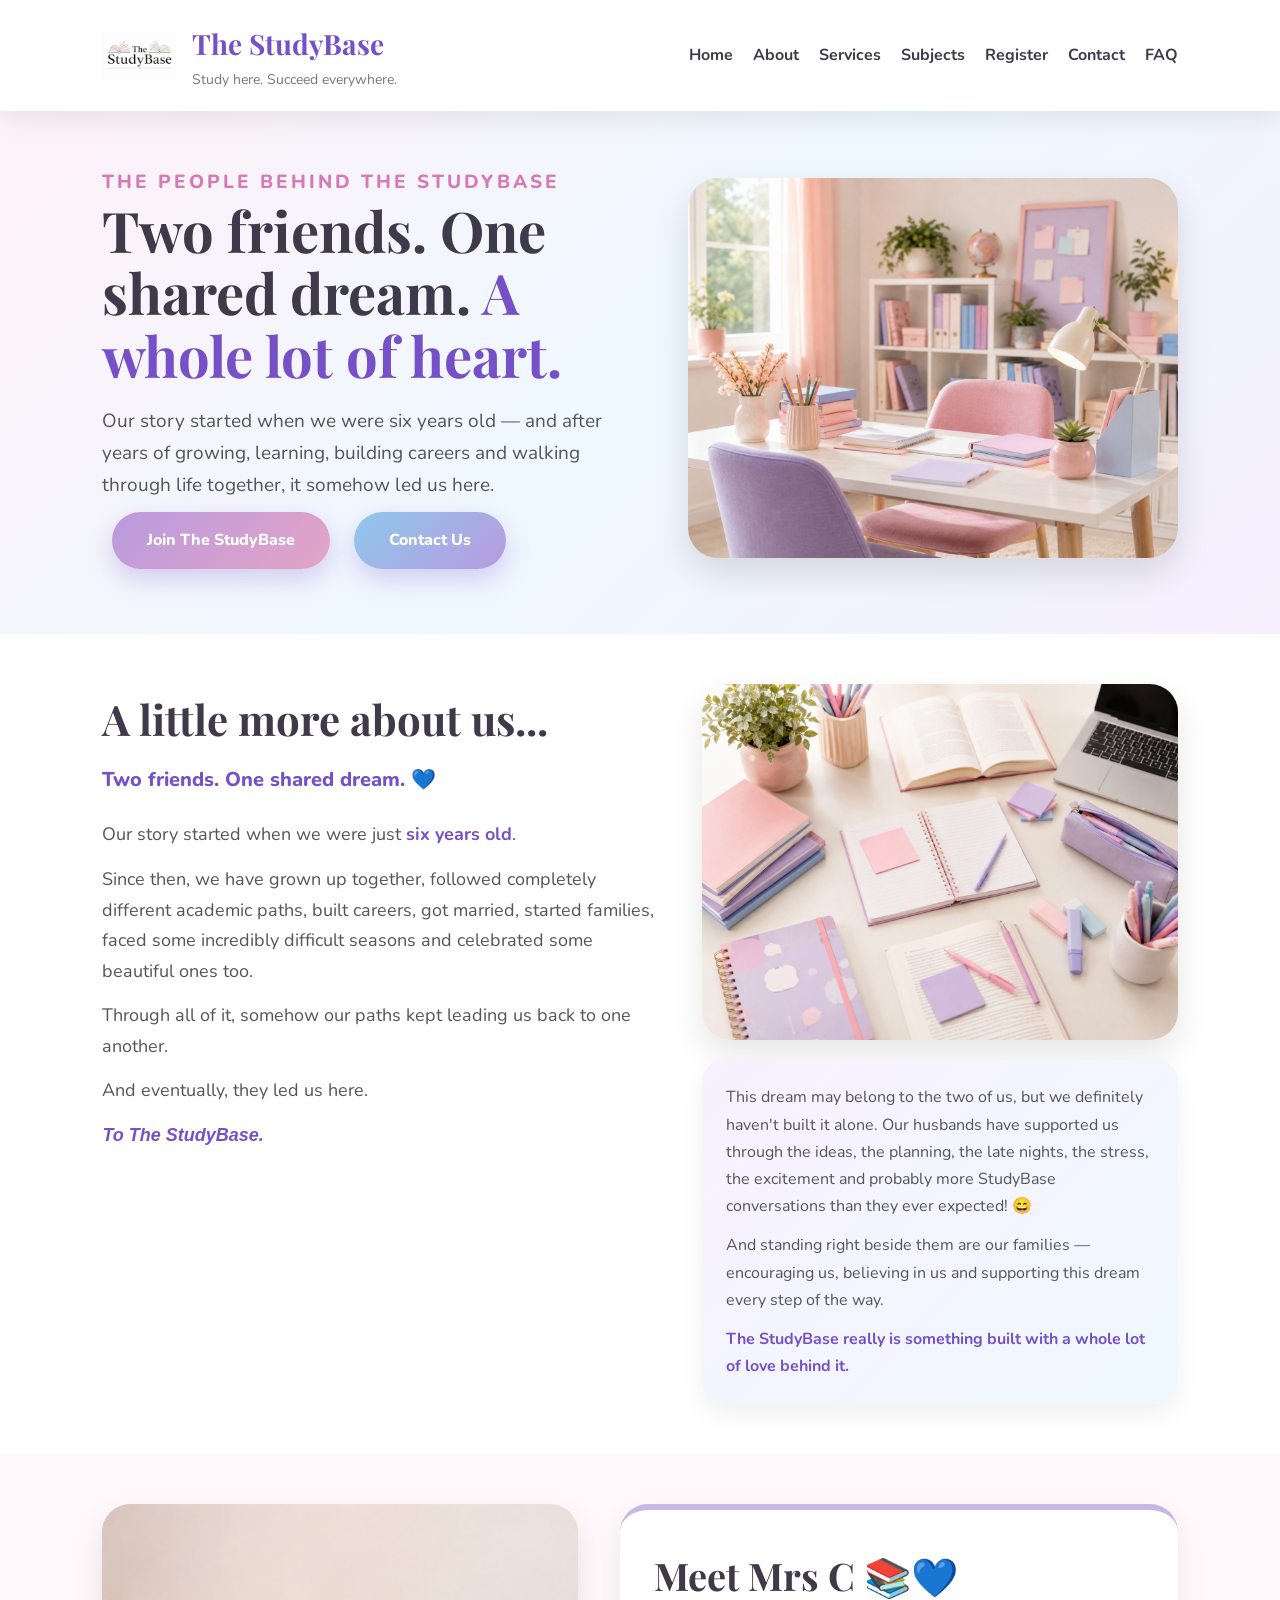
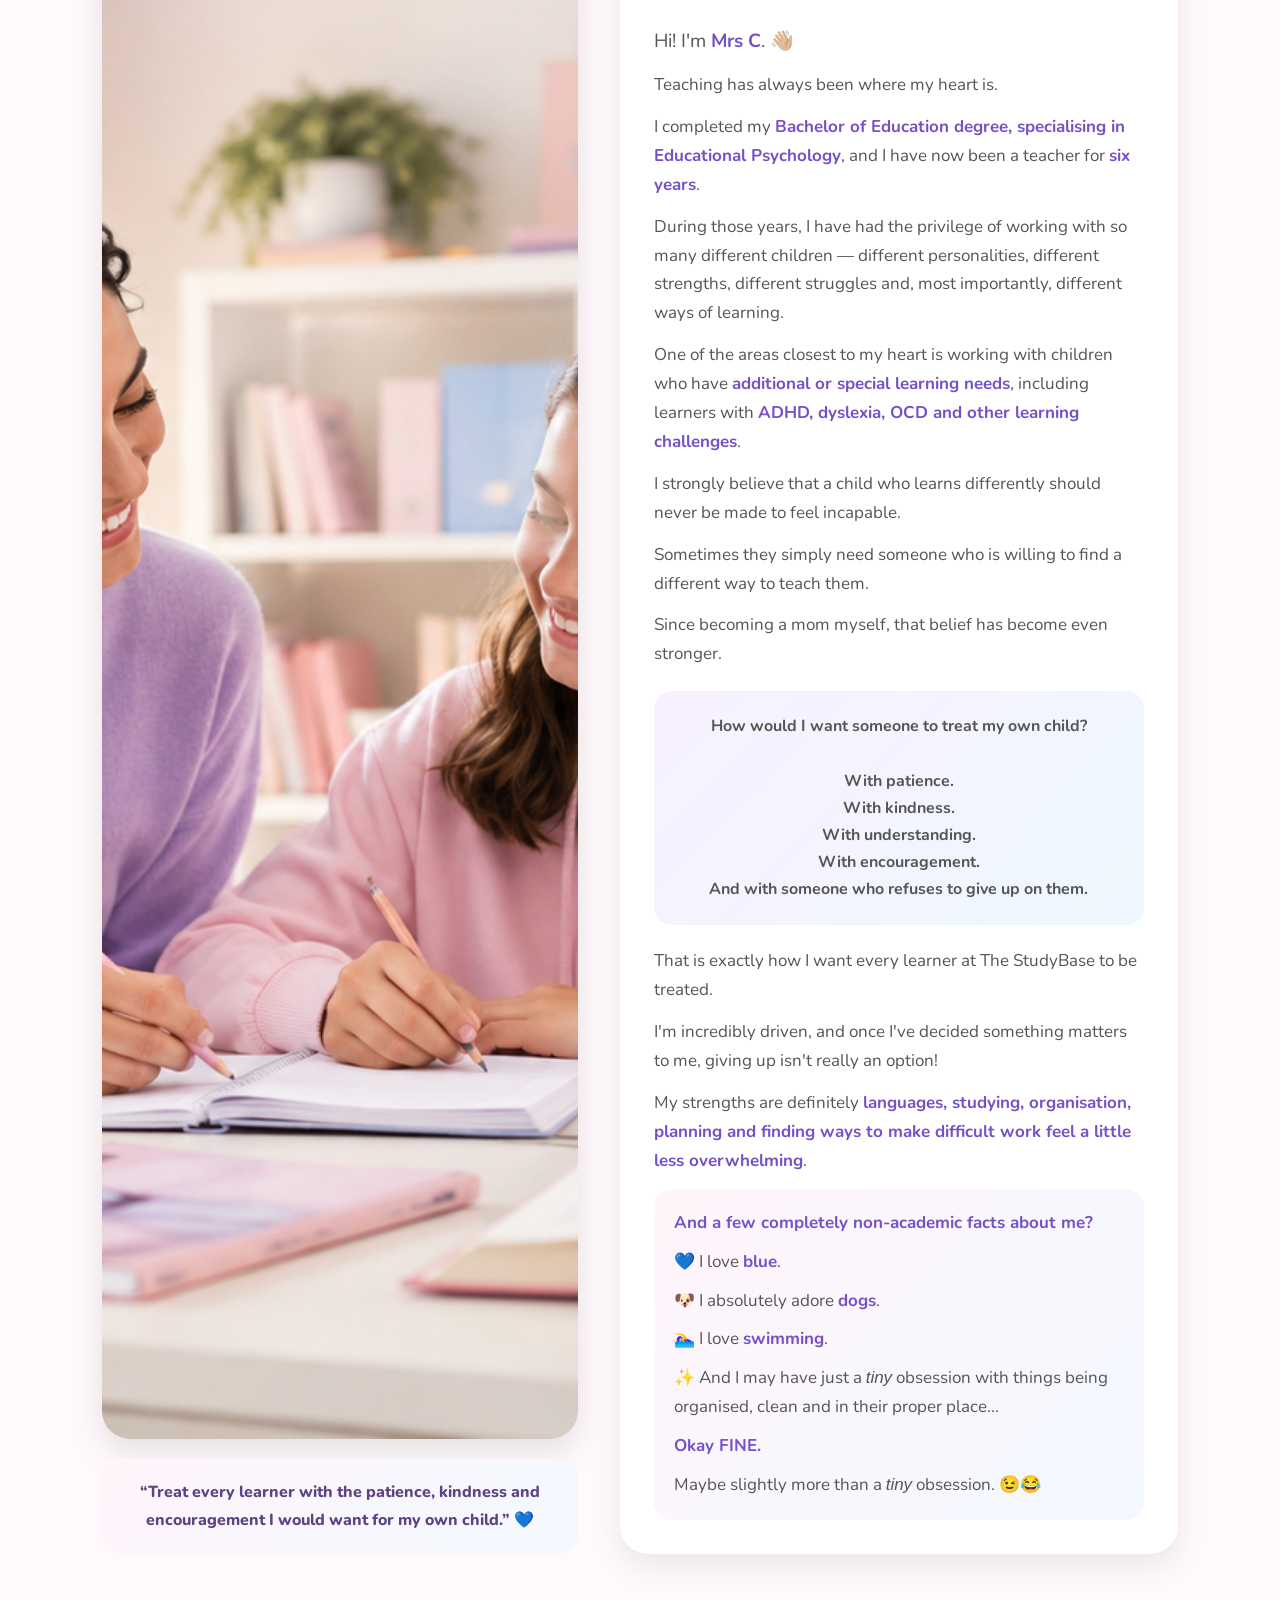
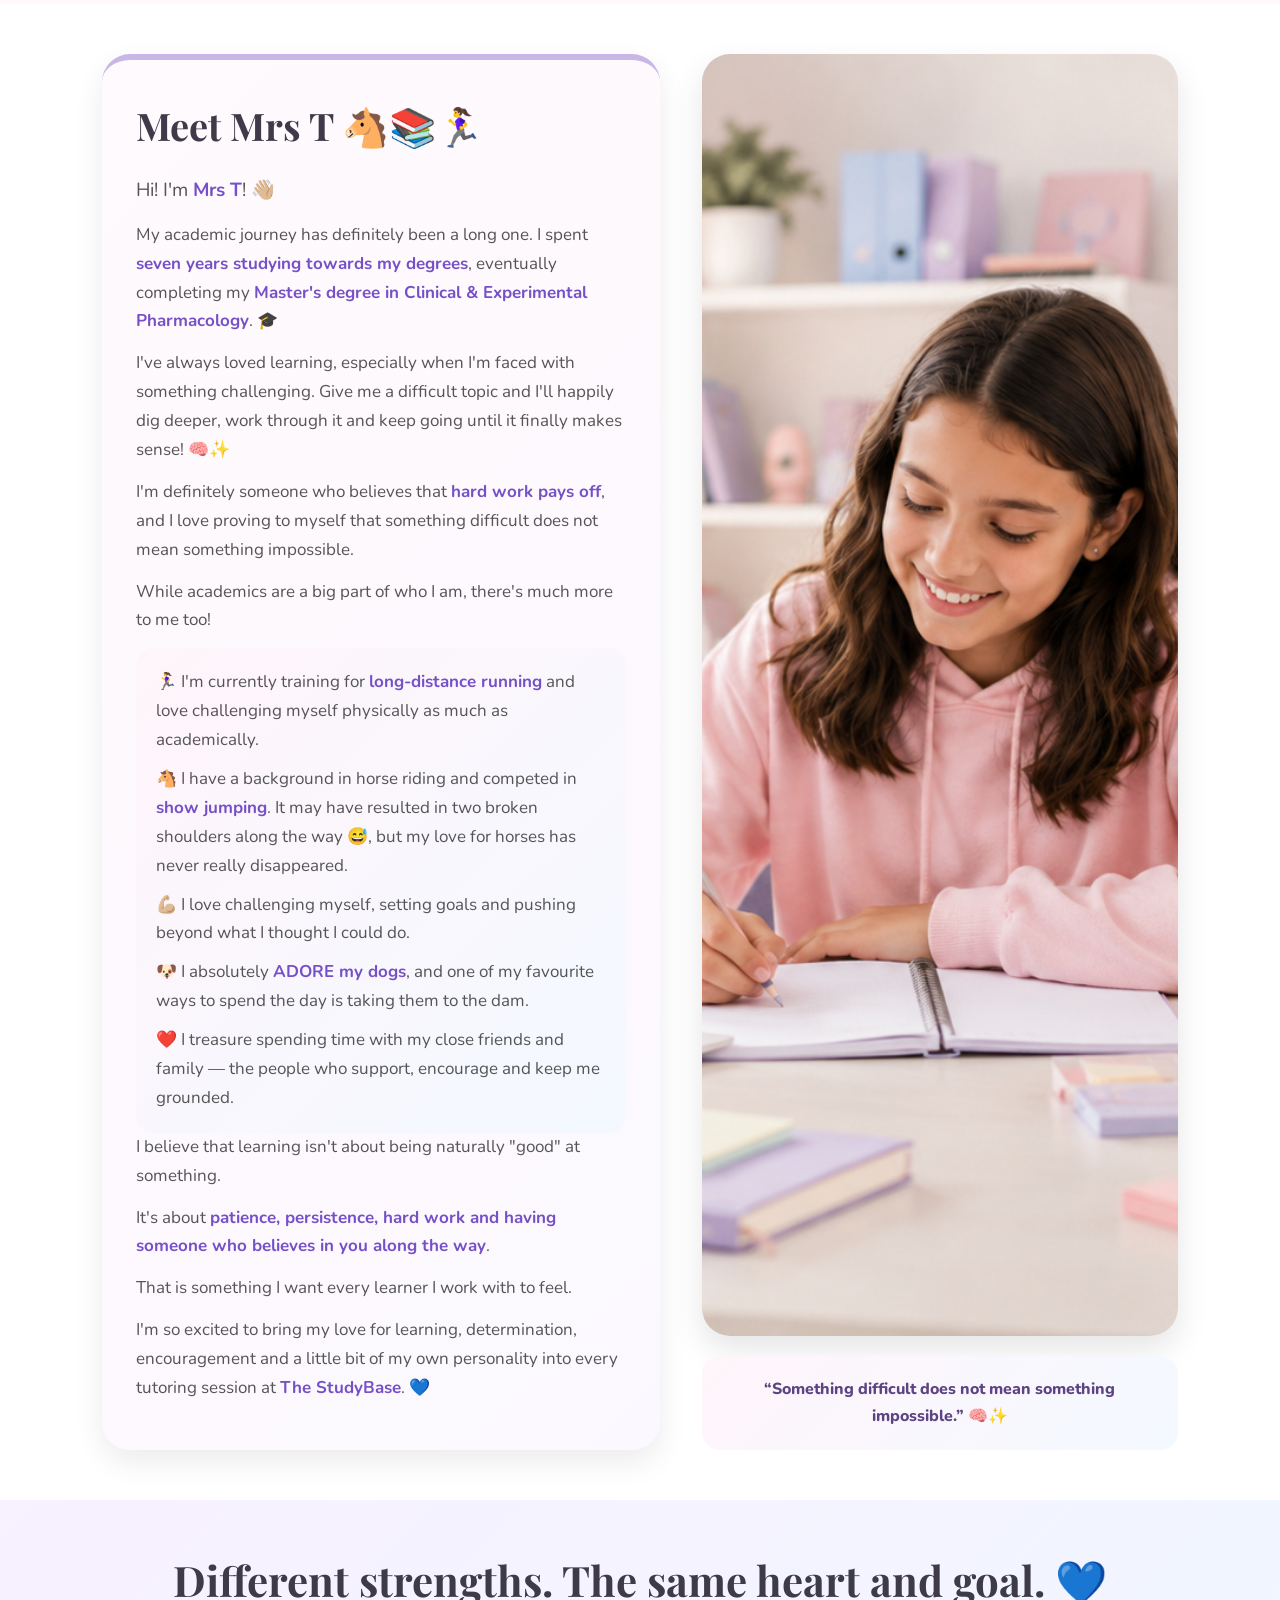
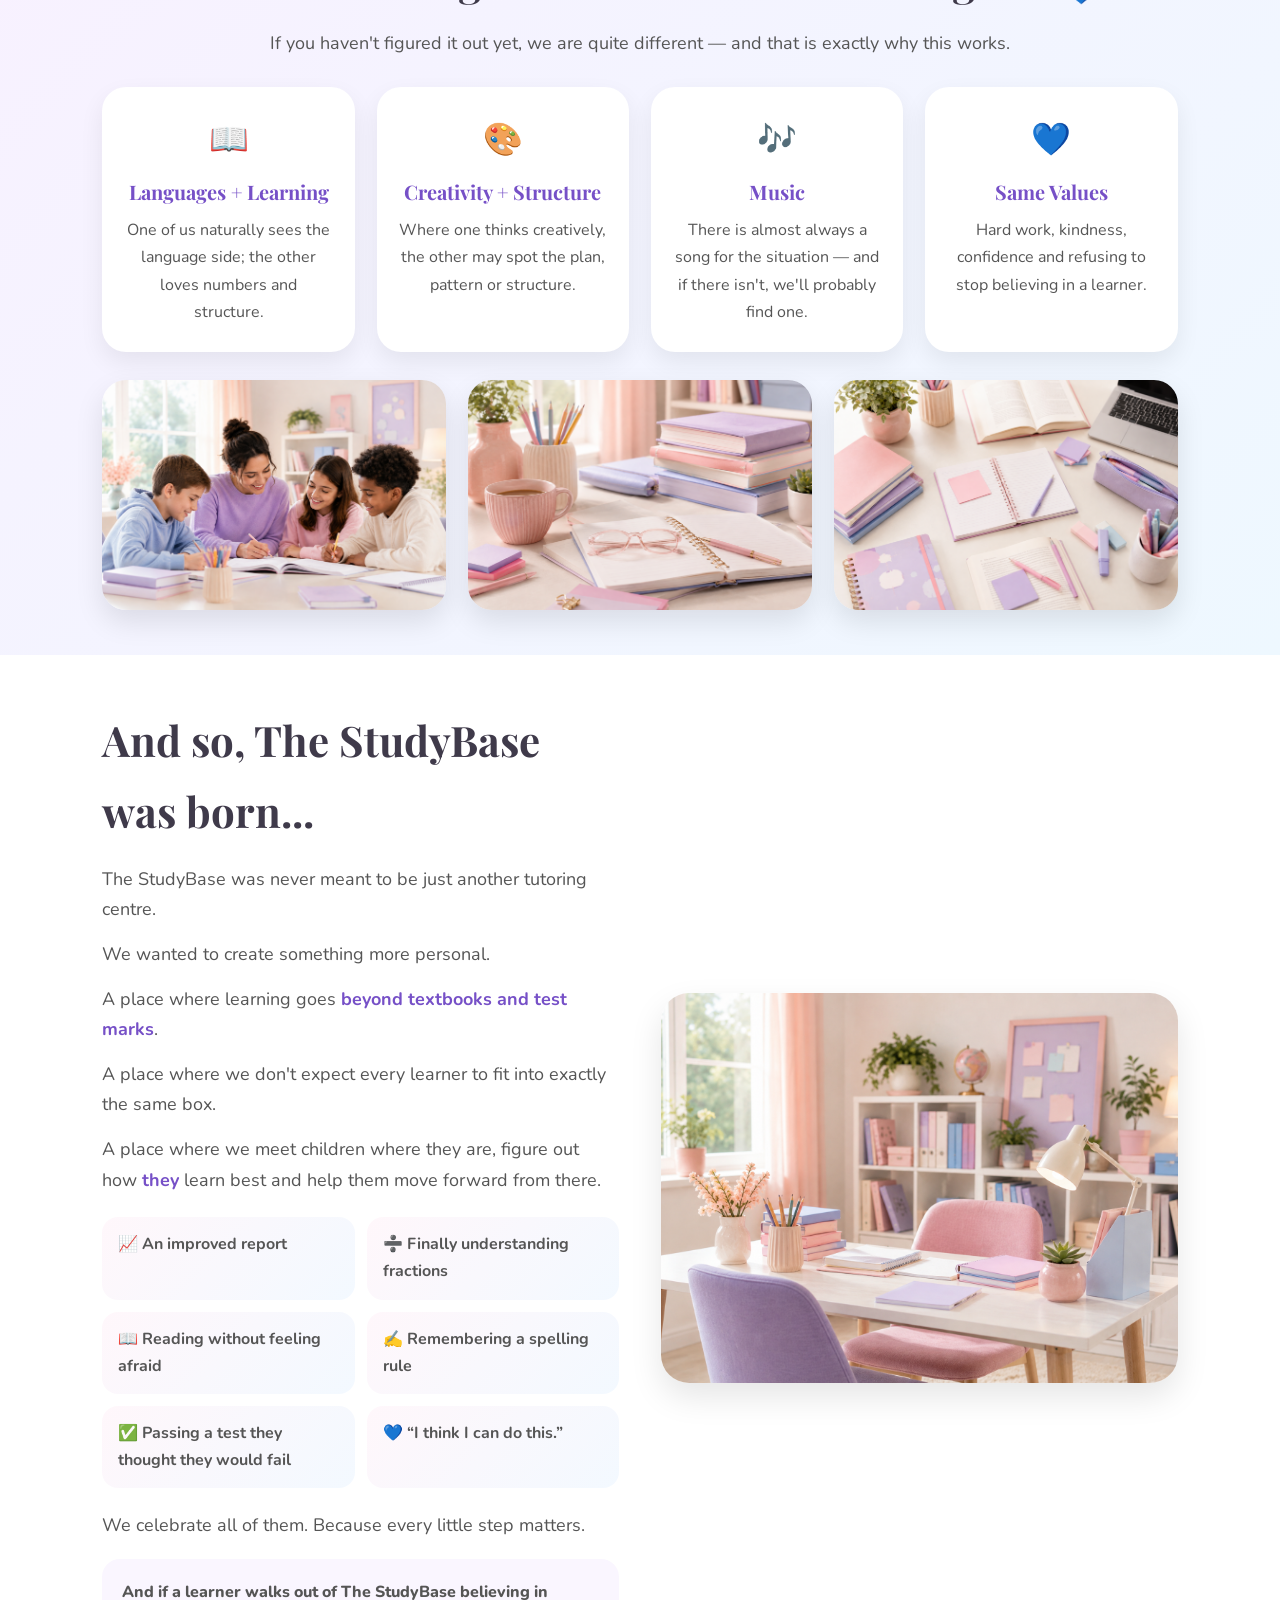
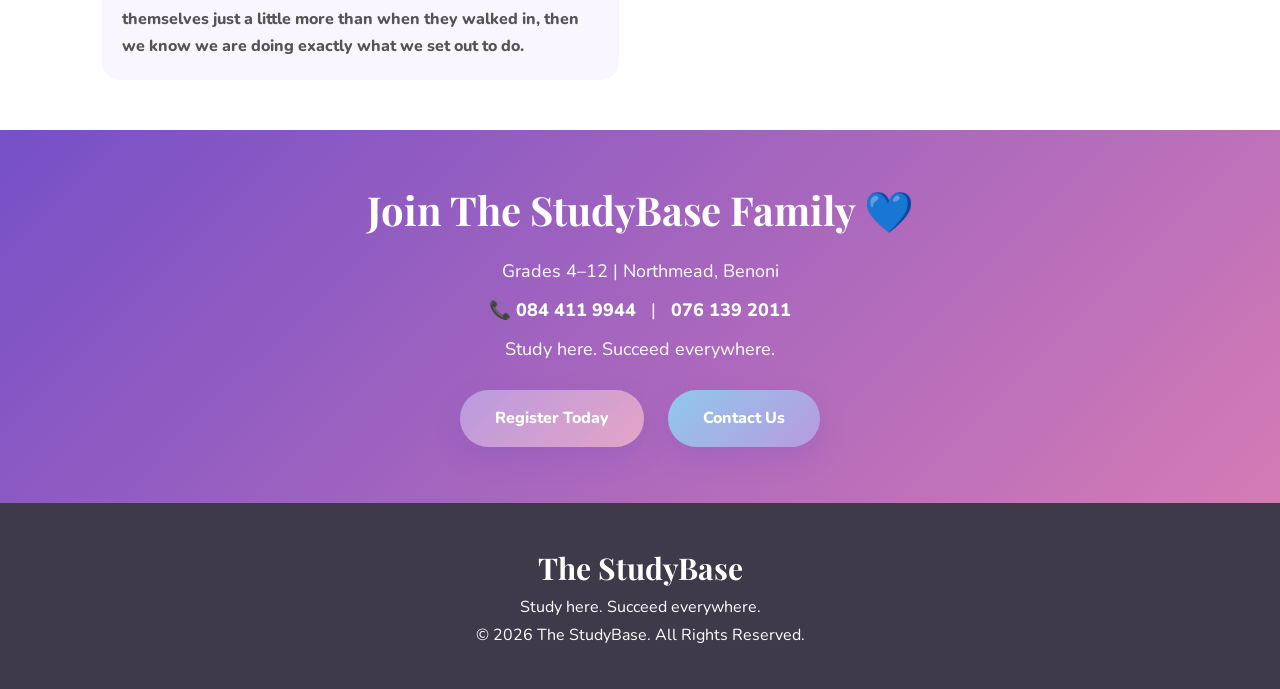
==== commit 15274fab: "Redesign About page" ====
--- a/about.html
+++ b/about.html
@@ -2,12 +2,13 @@
 <html lang="en">
 
 <head>
-
 <meta charset="UTF-8">
 <meta name="viewport" content="width=device-width, initial-scale=1.0">
 
 <title>About Us | The StudyBase</title>
 
+<meta name="description" content="Meet Mrs C and Mrs T, the two lifelong friends behind The StudyBase in Northmead, Benoni.">
+
 <link rel="stylesheet" href="css/style.css">
 <link rel="stylesheet" href="css/responsive.css">
 
@@ -15,189 +16,406 @@
 
 <style>
 
-.about-story {
-    max-width: 1000px;
-    margin: 0 auto;
-    padding: 70px 25px;
-    text-align: center;
-}
-
-.about-story h2 {
-    font-family: 'Playfair Display', serif;
-    font-size: 2.4rem;
-    margin-bottom: 10px;
-}
-
-.about-story .subtitle {
-    font-size: 1.25rem;
-    font-weight: 800;
-    margin-bottom: 30px;
-}
-
-.about-story p {
-    max-width: 850px;
-    margin: 0 auto 18px;
-    line-height: 1.8;
-    font-size: 1.05rem;
-}
-
-.founders-section {
-    max-width: 1150px;
-    margin: 0 auto;
-    padding: 20px 25px 70px;
-}
-
-.founders-grid {
-    display: grid;
-    grid-template-columns: repeat(2, 1fr);
-    gap: 30px;
-}
-
-.founder-card {
-    background: #ffffff;
-    border-radius: 22px;
-    padding: 35px;
-    box-shadow: 0 8px 28px rgba(0,0,0,0.08);
-    text-align: left;
-}
-
-.founder-card h2 {
-    font-family: 'Playfair Display', serif;
-    font-size: 2rem;
-    margin-bottom: 20px;
-}
-
-.founder-card p {
-    line-height: 1.8;
-    margin-bottom: 16px;
-}
-
-.founder-card .hello {
-    font-size: 1.15rem;
-}
-
-.personal-facts {
-    margin-top: 25px;
-    padding: 20px;
-    border-radius: 16px;
-    background: rgba(180, 225, 235, 0.18);
-}
-
-.personal-facts p {
-    margin-bottom: 12px;
-}
-
-.personal-facts p:last-child {
-    margin-bottom: 0;
-}
-
-.special-message {
-    margin-top: 25px;
-    padding: 22px;
-    border-radius: 16px;
-    background: rgba(187, 170, 225, 0.13);
-    text-align: center;
-    font-weight: 700;
-    line-height: 1.7;
-}
-
-.shared-section {
-    padding: 70px 25px;
-    text-align: center;
-}
-
-.shared-content {
-    max-width: 900px;
-    margin: 0 auto;
-}
-
-.shared-section h2 {
-    font-family: 'Playfair Display', serif;
-    font-size: 2.3rem;
-    margin-bottom: 25px;
-}
-
-.shared-section p {
-    line-height: 1.8;
-    margin-bottom: 17px;
-    font-size: 1.05rem;
-}
-
-.shared-values {
-    max-width: 650px;
-    margin: 30px auto;
-    text-align: left;
-}
-
-.shared-values p {
-    font-weight: 700;
-    margin-bottom: 12px;
-}
-
-.studybase-born {
-    max-width: 1000px;
-    margin: 0 auto;
-    padding: 70px 25px;
-    text-align: center;
-}
-
-.studybase-born h2 {
-    font-family: 'Playfair Display', serif;
-    font-size: 2.4rem;
-    margin-bottom: 25px;
-}
-
-.studybase-born p {
-    max-width: 830px;
-    margin: 0 auto 17px;
-    line-height: 1.8;
-    font-size: 1.05rem;
-}
-
-.victories {
-    max-width: 650px;
-    margin: 30px auto;
-}
-
-.victories p {
-    margin-bottom: 10px;
-}
-
-.final-belief {
-    font-size: 1.25rem !important;
-    font-weight: 800;
-    margin-top: 30px !important;
-}
-
-.about-slogan {
-    font-family: 'Playfair Display', serif;
-    font-size: 1.65rem;
-    font-weight: 700;
-    margin-top: 35px;
-}
-
-.family-note {
-    max-width: 850px;
-    margin: 35px auto 0;
-    padding: 25px;
-    border-radius: 18px;
-    background: rgba(180, 225, 235, 0.15);
-}
-
-@media (max-width: 850px) {
-
-    .founders-grid {
-        grid-template-columns: 1fr;
-    }
-
-    .about-story h2,
+/* ==========================
+   ABOUT PAGE - SPECIAL FULL LAYOUT
+========================== */
+
+.about-hero{
+    display:grid;
+    grid-template-columns:1.05fr .95fr;
+    align-items:center;
+    gap:45px;
+    padding:55px 8%;
+    background:linear-gradient(135deg,#fff1f8,#eef8ff,#f6efff);
+}
+
+.about-hero h2{
+    font-size:56px;
+    line-height:1.12;
+    margin-bottom:18px;
+}
+
+.about-hero h2 span{
+    color:#7650c7;
+}
+
+.about-hero p{
+    font-size:19px;
+    max-width:700px;
+}
+
+.about-hero img{
+    width:100%;
+    height:380px;
+    object-fit:cover;
+    border-radius:30px;
+    box-shadow:0 15px 35px rgba(0,0,0,.12);
+}
+
+.story-section{
+    display:grid;
+    grid-template-columns:1.08fr .92fr;
+    gap:42px;
+    align-items:stretch;
+    padding:50px 8%;
+    background:white;
+}
+
+.story-copy,
+.story-side{
+    height:100%;
+}
+
+.story-copy h2{
+    font-size:42px;
+    margin-bottom:8px;
+}
+
+.story-copy .subtitle{
+    font-size:20px;
+    font-weight:800;
+    color:#7650c7;
+    margin-bottom:22px;
+}
+
+.story-copy p{
+    font-size:18px;
+    margin-bottom:14px;
+}
+
+.story-side{
+    display:grid;
+    grid-template-rows:1fr auto;
+    gap:20px;
+}
+
+.story-side img{
+    width:100%;
+    height:100%;
+    min-height:310px;
+    object-fit:cover;
+    border-radius:28px;
+    box-shadow:0 14px 32px rgba(0,0,0,.10);
+}
+
+.family-note{
+    padding:24px;
+    border-radius:22px;
+    background:linear-gradient(135deg,#f8f1ff,#eef8ff);
+    box-shadow:0 10px 25px rgba(0,0,0,.06);
+}
+
+.family-note p{
+    margin-bottom:12px;
+}
+
+.family-note p:last-child{
+    margin-bottom:0;
+}
+
+.founder-section{
+    display:grid;
+    grid-template-columns:.92fr 1.08fr;
+    gap:42px;
+    align-items:stretch;
+    padding:50px 8%;
+}
+
+.founder-section.alt{
+    grid-template-columns:1.08fr .92fr;
+    background:white;
+}
+
+.founder-visual{
+    display:grid;
+    grid-template-rows:1fr auto;
+    gap:20px;
+    min-width:0;
+}
+
+.founder-visual img{
+    width:100%;
+    height:100%;
+    min-height:420px;
+    object-fit:cover;
+    border-radius:28px;
+    box-shadow:0 14px 32px rgba(0,0,0,.10);
+}
+
+.founder-text{
+    background:white;
+    padding:34px;
+    border-radius:28px;
+    box-shadow:0 12px 30px rgba(0,0,0,.08);
+    border-top:6px solid #c9b6e4;
+}
+
+.founder-section.alt .founder-text{
+    background:linear-gradient(135deg,#fffafd,#fbf8ff);
+}
+
+.founder-text h2{
+    font-size:38px;
+    margin-bottom:16px;
+}
+
+.founder-text .hello{
+    font-size:19px;
+    margin-bottom:14px;
+}
+
+.founder-text p{
+    font-size:17px;
+    margin-bottom:13px;
+}
+
+.special-message{
+    margin:22px 0;
+    padding:22px;
+    border-radius:18px;
+    background:linear-gradient(135deg,#f8f1ff,#eef8ff);
+    text-align:center;
+    font-weight:700;
+    line-height:1.7;
+}
+
+.personal-facts{
+    padding:20px;
+    border-radius:18px;
+    background:linear-gradient(135deg,#fff5fb,#f3f9ff);
+}
+
+.personal-facts p{
+    margin-bottom:10px;
+}
+
+.personal-facts p:last-child{
+    margin-bottom:0;
+}
+
+.mini-quote{
+    padding:20px;
+    border-radius:18px;
+    background:linear-gradient(135deg,#fff5fb,#f3f9ff);
+    text-align:center;
+    font-weight:800;
+    color:#5d4383;
+}
+
+.shared-section{
+    padding:50px 8%;
+    background:linear-gradient(135deg,#f8f1ff,#eef8ff);
+}
+
+.shared-section h2{
+    text-align:center;
+    font-size:42px;
+    margin-bottom:12px;
+}
+
+.shared-section > p{
+    text-align:center;
+    max-width:850px;
+    margin:0 auto 28px;
+    font-size:18px;
+}
+
+.shared-grid{
+    display:grid;
+    grid-template-columns:repeat(4,minmax(0,1fr));
+    gap:22px;
+    margin-bottom:28px;
+}
+
+.shared-card{
+    background:white;
+    padding:26px 22px;
+    border-radius:24px;
+    box-shadow:0 10px 25px rgba(0,0,0,.07);
+    text-align:center;
+}
+
+.shared-card .icon{
+    display:block;
+    font-size:32px;
+    margin-bottom:8px;
+}
+
+.shared-card h3{
+    color:#7650c7;
+    margin-bottom:8px;
+    font-size:20px;
+}
+
+.shared-image-row{
+    display:grid;
+    grid-template-columns:repeat(3,minmax(0,1fr));
+    gap:22px;
+}
+
+.shared-image-row img{
+    width:100%;
+    height:230px;
+    object-fit:cover;
+    border-radius:24px;
+    box-shadow:0 12px 28px rgba(0,0,0,.10);
+}
+
+.born-section{
+    display:grid;
+    grid-template-columns:1fr 1fr;
+    gap:42px;
+    align-items:center;
+    padding:50px 8%;
+    background:white;
+}
+
+.born-section h2{
+    font-size:42px;
+    margin-bottom:16px;
+}
+
+.born-section p{
+    font-size:18px;
+    margin-bottom:14px;
+}
+
+.born-section img{
+    width:100%;
+    height:390px;
+    object-fit:cover;
+    border-radius:28px;
+    box-shadow:0 14px 32px rgba(0,0,0,.10);
+}
+
+.victory-grid{
+    display:grid;
+    grid-template-columns:repeat(2,minmax(0,1fr));
+    gap:12px;
+    margin:22px 0;
+}
+
+.victory{
+    padding:14px 16px;
+    background:linear-gradient(135deg,#fff7fb,#f3f9ff);
+    border-radius:16px;
+    font-weight:700;
+}
+
+.final-belief{
+    margin-top:18px;
+    padding:20px;
+    border-radius:18px;
+    background:#faf6ff;
+    font-weight:800;
+}
+
+.about-final{
+    padding:46px 8%;
+    text-align:center;
+    background:linear-gradient(135deg,#7650c7,#d47bb5);
+    color:white;
+}
+
+.about-final h2{
+    color:white;
+    font-size:40px;
+    margin-bottom:12px;
+}
+
+.about-final p{
+    font-size:18px;
+    margin:8px 0;
+}
+
+.about-final a.contact-link{
+    color:white;
+    text-decoration:none;
+    font-weight:800;
+}
+
+.about-final .button{
+    margin-top:18px;
+}
+
+@media(max-width:1000px){
+    .about-hero,
+    .story-section,
+    .founder-section,
+    .founder-section.alt,
+    .born-section{
+        grid-template-columns:1fr;
+    }
+
+    .about-hero{
+        text-align:center;
+    }
+
+    .about-hero p{
+        margin:auto;
+    }
+
+    .shared-grid{
+        grid-template-columns:repeat(2,minmax(0,1fr));
+    }
+
+    .shared-image-row{
+        grid-template-columns:repeat(2,minmax(0,1fr));
+    }
+
+    .shared-image-row img:last-child{
+        grid-column:1 / -1;
+        height:280px;
+    }
+
+    .founder-visual img{
+        min-height:320px;
+    }
+}
+
+@media(max-width:650px){
+    .about-hero,
+    .story-section,
+    .founder-section,
+    .shared-section,
+    .born-section,
+    .about-final{
+        padding:35px 5%;
+    }
+
+    .about-hero h2{
+        font-size:40px;
+    }
+
+    .story-copy h2,
+    .founder-text h2,
     .shared-section h2,
-    .studybase-born h2 {
-        font-size: 2rem;
-    }
-
-    .founder-card {
-        padding: 28px 22px;
+    .born-section h2,
+    .about-final h2{
+        font-size:32px;
+    }
+
+    .founder-text{
+        padding:24px 20px;
+    }
+
+    .shared-grid,
+    .shared-image-row,
+    .victory-grid{
+        grid-template-columns:1fr;
+    }
+
+    .shared-image-row img:last-child{
+        grid-column:auto;
+        height:230px;
+    }
+
+    .about-hero img,
+    .story-side img,
+    .founder-visual img,
+    .born-section img{
+        height:260px;
+        min-height:0;
     }
 }
 
@@ -214,49 +432,60 @@
 <img src="images/logo.png" alt="The StudyBase Logo">
 
 <div>
-
 <h1>The StudyBase</h1>
-
 <p>Study here. Succeed everywhere.</p>
-
 </div>
 
 </div>
 
 <nav>
-
 <ul>
-
 <li><a href="index.html">Home</a></li>
 <li><a href="about.html">About</a></li>
 <li><a href="services.html">Services</a></li>
 <li><a href="subjects.html">Subjects</a></li>
 <li><a href="register.html">Register</a></li>
 <li><a href="contact.html">Contact</a></li>
-
+<li><a href="faq.html">FAQ</a></li>
 </ul>
-
 </nav>
 
 </header>
 
-<section class="hero">
-
-<div class="hero-content">
+<!-- HERO -->
+
+<section class="about-hero">
+
+<div>
+
+<p class="welcome">THE PEOPLE BEHIND THE STUDYBASE</p>
 
 <h2>
-About <span>The StudyBase</span>
+Two friends. One shared dream. <span>A whole lot of heart.</span>
 </h2>
 
 <p>
-Two friends. One shared dream. One place where every learner matters.
-</p>
-
+Our story started when we were six years old — and after years of growing, learning, building careers and walking through life together, it somehow led us here.
+</p>
+
+<div>
+<a href="register.html" class="button">Join The StudyBase</a>
+<a href="contact.html" class="button secondary">Contact Us</a>
+</div>
+
+</div>
+
+<div>
+<img src="images/study4.png" alt="Warm and welcoming StudyBase learning space">
 </div>
 
 </section>
 
-<section class="about-story">
+<!-- OUR STORY -->
+
+<section class="story-section">
+
+<div class="story-copy">
 
 <h2>A little more about us...</h2>
 
@@ -283,6 +512,12 @@
 <p>
 <strong><em>To The StudyBase.</em></strong>
 </p>
+
+</div>
+
+<div class="story-side">
+
+<img src="images/study2.png" alt="Books, stationery and a calm study desk">
 
 <div class="family-note">
 
@@ -299,20 +534,30 @@
 </p>
 
 <p>
-<strong>
-The StudyBase really is something built with a whole lot of love behind it.
-</strong>
-</p>
+<strong>The StudyBase really is something built with a whole lot of love behind it.</strong>
+</p>
+
+</div>
 
 </div>
 
 </section>
 
-<section class="founders-section">
-
-<div class="founders-grid">
-
-<div class="founder-card">
+<!-- MRS C -->
+
+<section class="founder-section">
+
+<div class="founder-visual">
+
+<img src="images/study1.png" alt="Personalised tutoring and learner support">
+
+<div class="mini-quote">
+“Treat every learner with the patience, kindness and encouragement I would want for my own child.” 💙
+</div>
+
+</div>
+
+<div class="founder-text">
 
 <h2>Meet Mrs C 📚💙</h2>
 
@@ -367,7 +612,7 @@
 
 </div>
 
-<p style="margin-top: 25px;">
+<p>
 That is exactly how I want every learner at The StudyBase to be treated.
 </p>
 
@@ -384,31 +629,24 @@
 <div class="personal-facts">
 
 <p><strong>And a few completely non-academic facts about me?</strong></p>
-
 <p>💙 I love <strong>blue</strong>.</p>
-
 <p>🐶 I absolutely adore <strong>dogs</strong>.</p>
-
 <p>🏊‍♀️ I love <strong>swimming</strong>.</p>
-
-<p>
-✨ And I may have just a <em>tiny</em> obsession with things being organised,
-clean and in their proper place...
-</p>
-
-<p>
-<strong>Okay FINE.</strong>
-</p>
-
-<p>
-Maybe slightly more than a <em>tiny</em> obsession. 😉😂
-</p>
-
-</div>
-
-</div>
-
-<div class="founder-card">
+<p>✨ And I may have just a <em>tiny</em> obsession with things being organised, clean and in their proper place...</p>
+<p><strong>Okay FINE.</strong></p>
+<p>Maybe slightly more than a <em>tiny</em> obsession. 😉😂</p>
+
+</div>
+
+</div>
+
+</section>
+
+<!-- MRS T -->
+
+<section class="founder-section alt">
+
+<div class="founder-text">
 
 <h2>Meet Mrs T 🐴📚🏃‍♀️</h2>
 
@@ -439,34 +677,19 @@
 
 <div class="personal-facts">
 
-<p>
-🏃‍♀️ I'm currently training for <strong>long-distance running</strong>
-and love challenging myself physically as much as academically.
-</p>
-
-<p>
-🐴 I have a background in horse riding and competed in <strong>show jumping</strong>.
-It may have resulted in two broken shoulders along the way 😅,
-but my love for horses has never really disappeared.
-</p>
-
-<p>
-💪🏼 I love challenging myself, setting goals and pushing beyond what I thought I could do.
-</p>
-
-<p>
-🐶 I absolutely <strong>ADORE my dogs</strong>, and one of my favourite ways
-to spend the day is taking them to the dam.
-</p>
-
-<p>
-❤️ I treasure spending time with my close friends and family —
-the people who support, encourage and keep me grounded.
-</p>
-
-</div>
-
-<p style="margin-top: 25px;">
+<p>🏃‍♀️ I'm currently training for <strong>long-distance running</strong> and love challenging myself physically as much as academically.</p>
+
+<p>🐴 I have a background in horse riding and competed in <strong>show jumping</strong>. It may have resulted in two broken shoulders along the way 😅, but my love for horses has never really disappeared.</p>
+
+<p>💪🏼 I love challenging myself, setting goals and pushing beyond what I thought I could do.</p>
+
+<p>🐶 I absolutely <strong>ADORE my dogs</strong>, and one of my favourite ways to spend the day is taking them to the dam.</p>
+
+<p>❤️ I treasure spending time with my close friends and family — the people who support, encourage and keep me grounded.</p>
+
+</div>
+
+<p>
 I believe that learning isn't about being naturally "good" at something.
 </p>
 
@@ -486,87 +709,73 @@
 
 </div>
 
+<div class="founder-visual">
+
+<img src="images/study5.png" alt="Focused studying and learning">
+
+<div class="mini-quote">
+“Something difficult does not mean something impossible.” 🧠✨
+</div>
+
 </div>
 
 </section>
 
+<!-- SHARED -->
+
 <section class="shared-section">
 
-<div class="shared-content">
-
 <h2>Different strengths. The same heart and goal. 💙</h2>
 
 <p>
-If you haven't figured it out yet, we are quite different.
-</p>
-
-<p>
-And that is exactly why this works.
-</p>
-
-<p>
-Where one of us may naturally see the language side of something,
-the other sees the numbers.
-</p>
-
-<p>
-Where one thinks creatively, the other may spot the structure.
-</p>
-
-<p>
-Where one starts an idea, the other helps turn it into a plan.
-</p>
-
-<p>
-And when one of us is having a difficult day, the other one is usually
-there to remind her why we started.
-</p>
-
-<p>
-We've been through <strong>a lot together</strong> over the years.
-</p>
-
-<p>
-We've grown up together, changed together and supported one another
-through different chapters of life.
-</p>
-
-<p>
-We also share a very important love...
-</p>
-
-<p style="font-size: 1.35rem;">
-<strong>Music. 🎶</strong>
-</p>
-
-<p>
-There is almost always a song for the situation — and if there isn't,
-we're probably going to find one.
-</p>
-
-<div class="shared-values">
-
-<p>💙 We both believe in working hard.</p>
-
-<p>💙 We both believe in kindness.</p>
-
-<p>
-💙 We both believe that confidence can completely change the way
-a child approaches learning.
-</p>
-
-<p>
-💙 And we both believe that sometimes all a learner needs is
-<strong>one person who refuses to stop believing in them.</strong>
-</p>
-
-</div>
+If you haven't figured it out yet, we are quite different — and that is exactly why this works.
+</p>
+
+<div class="shared-grid">
+
+<div class="shared-card">
+<span class="icon">📖</span>
+<h3>Languages + Learning</h3>
+<p>One of us naturally sees the language side; the other loves numbers and structure.</p>
+</div>
+
+<div class="shared-card">
+<span class="icon">🎨</span>
+<h3>Creativity + Structure</h3>
+<p>Where one thinks creatively, the other may spot the plan, pattern or structure.</p>
+</div>
+
+<div class="shared-card">
+<span class="icon">🎶</span>
+<h3>Music</h3>
+<p>There is almost always a song for the situation — and if there isn't, we'll probably find one.</p>
+</div>
+
+<div class="shared-card">
+<span class="icon">💙</span>
+<h3>Same Values</h3>
+<p>Hard work, kindness, confidence and refusing to stop believing in a learner.</p>
+</div>
+
+</div>
+
+<div class="shared-image-row">
+
+<img src="images/study3.png" alt="Learning together in a small group">
+
+<img src="images/study6.png" alt="Books, notes and stationery">
+
+<img src="images/study2.png" alt="Organised study desk">
 
 </div>
 
 </section>
 
-<section class="studybase-born">
+<!-- BORN -->
+
+<section class="born-section">
+
+<div>
 
 <h2>And so, The StudyBase was born...</h2>
 
@@ -587,63 +796,58 @@
 </p>
 
 <p>
-A place where we meet children where they are, figure out how
-<strong>they</strong> learn best and help them move forward from there.
-</p>
-
-<div class="victories">
-
-<p>Some victories might be an improved report.</p>
-
-<p>Others might be finally understanding fractions.</p>
-
-<p>Reading a paragraph without feeling afraid.</p>
-
-<p>Remembering a spelling rule.</p>
-
-<p>Passing a test they were convinced they would fail.</p>
-
-<p>Or simply saying:</p>
-
-<p style="font-size: 1.35rem;">
-<strong><em>"I think I can do this."</em></strong>
-</p>
-
-</div>
-
-<p>
-We celebrate all of them.
-</p>
-
-<p>
-Because every little step matters.
-</p>
-
-<p class="final-belief">
-And if a learner walks out of The StudyBase believing in themselves
-just a little more than when they walked in, then we know we are doing
-exactly what we set out to do.
-</p>
-
-<p class="about-slogan">
-Study here. Succeed everywhere. 💙
-</p>
+A place where we meet children where they are, figure out how <strong>they</strong> learn best and help them move forward from there.
+</p>
+
+<div class="victory-grid">
+
+<div class="victory">📈 An improved report</div>
+<div class="victory">➗ Finally understanding fractions</div>
+<div class="victory">📖 Reading without feeling afraid</div>
+<div class="victory">✍️ Remembering a spelling rule</div>
+<div class="victory">✅ Passing a test they thought they would fail</div>
+<div class="victory">💙 “I think I can do this.”</div>
+
+</div>
+
+<p>
+We celebrate all of them. Because every little step matters.
+</p>
+
+<div class="final-belief">
+And if a learner walks out of The StudyBase believing in themselves just a little more than when they walked in, then we know we are doing exactly what we set out to do.
+</div>
+
+</div>
+
+<div>
+
+<img src="images/study4.png" alt="Welcoming StudyBase learning environment">
+
+</div>
 
 </section>
 
-<section class="contact">
-
-<h2>
-Join The StudyBase Family
-</h2>
-
-<p>
-Grades 4–12 | Northmead, Benoni
-</p>
-
-<a href="register.html" class="button">
-Register Today
-</a>
+<!-- FINAL -->
+
+<section class="about-final">
+
+<h2>Join The StudyBase Family 💙</h2>
+
+<p>Grades 4–12 | Northmead, Benoni</p>
+
+<p>
+📞
+<a class="contact-link" href="tel:+27844119944">084 411 9944</a>
+&nbsp; | &nbsp;
+<a class="contact-link" href="tel:+27761392011">076 139 2011</a>
+</p>
+
+<p>Study here. Succeed everywhere.</p>
+
+<a href="register.html" class="button">Register Today</a>
+
+<a href="contact.html" class="button secondary">Contact Us</a>
 
 </section>
 
@@ -651,13 +855,9 @@
 
 <h3>The StudyBase</h3>
 
-<p>
-Study here. Succeed everywhere.
-</p>
-
-<p>
-© 2026 The StudyBase. All Rights Reserved.
-</p>
+<p>Study here. Succeed everywhere.</p>
+
+<p>© 2026 The StudyBase. All Rights Reserved.</p>
 
 </footer>
 
--- a/css/style.css
+++ b/css/style.css
@@ -1,37 +1,26 @@
 :root{
 
 --lavender:#c9b6e4;
-
 --pink:#f3c6d8;
-
 --blue:#bfdff5;
-
 --mint:#cde8d2;
-
 --cream:#fff9fc;
-
 --purple:#7650c7;
-
 --dark:#3f3a4a;
-
 --text:#555;
 
 }
 
 
-
 *{
 
 margin:0;
-
 padding:0;
-
 box-sizing:border-box;
 
 }
 
 
-
 html{
 
 scroll-behavior:smooth;
@@ -39,60 +28,49 @@
 }
 
 
-
 body{
 
 font-family:'Nunito', sans-serif;
-
 background:var(--cream);
-
 color:var(--text);
-
 line-height:1.7;
 
 }
 
 
-
-h1,h2,h3{
+h1,
+h2,
+h3{
 
 font-family:'Playfair Display', serif;
-
 color:var(--dark);
 
 }
 
 
-
 section{
 
-padding:80px 8%;
-
-}
-
-
-
-
-
-/* HEADER */
+padding:50px 8%;
+
+}
+
+
+
+/* ==========================
+   HEADER
+========================== */
 
 
 header{
 
 background:white;
-
 display:flex;
-
 justify-content:space-between;
-
 align-items:center;
-
 padding:20px 8%;
 
 position:sticky;
-
 top:0;
-
 z-index:1000;
 
 box-shadow:
@@ -101,77 +79,58 @@
 }
 
 
-
 .logo-area{
 
 display:flex;
-
 align-items:center;
-
 gap:15px;
 
 }
 
 
-
 .logo-area img{
 
 width:75px;
-
 animation:float 4s ease-in-out infinite;
 
 }
 
 
-
 .logo-area h1{
 
 font-size:28px;
-
 color:var(--purple);
 
 }
 
 
-
 .logo-area p{
 
 font-size:14px;
-
 color:#777;
 
 }
 
 
-
-
-
 nav ul{
 
 display:flex;
-
 gap:20px;
-
 list-style:none;
 
 }
 
 
-
 nav a{
 
 text-decoration:none;
-
 font-weight:700;
-
 color:var(--dark);
-
 transition:.3s;
 
 }
 
 
-
 nav a:hover{
 
 color:#d47bb5;
@@ -180,15 +139,14 @@
 
 
 
-
-
-/* HERO */
+/* ==========================
+   HOME HERO
+========================== */
 
 
 .hero-new{
 
 background:
-
 linear-gradient(
 135deg,
 #fff1f8,
@@ -196,30 +154,26 @@
 #f6efff
 );
 
-min-height:90vh;
+min-height:auto;
+padding:70px 8%;
 
 display:flex;
-
 align-items:center;
 
 }
 
 
-
 .hero-content-new{
 
+width:100%;
 display:flex;
-
 align-items:center;
-
 justify-content:space-between;
-
 gap:60px;
 
 }
 
 
-
 .hero-text-new{
 
 max-width:650px;
@@ -227,37 +181,28 @@
 }
 
 
-
 .welcome{
 
 letter-spacing:3px;
-
 font-weight:800;
-
 color:#d47bb5;
-
 font-size:14px;
 
 }
 
 
-
 .hero-text-new h2{
 
 font-size:70px;
-
 line-height:1.2;
-
 margin:25px 0;
 
 }
 
 
-
 .hero-text-new h2 span{
 
 background:
-
 linear-gradient(
 90deg,
 #7650c7,
@@ -266,7 +211,7 @@
 );
 
 -webkit-background-clip:text;
-
+background-clip:text;
 color:transparent;
 
 animation:gradientMove 5s infinite;
@@ -274,7 +219,6 @@
 }
 
 
-
 .hero-text-new p{
 
 font-size:20px;
@@ -282,9 +226,6 @@
 }
 
 
-
-
-
 .hero-buttons{
 
 margin-top:35px;
@@ -293,6 +234,42 @@
 
 
 
+/* ==========================
+   NORMAL PAGE HERO
+========================== */
+
+
+.hero{
+
+min-height:0 !important;
+height:auto !important;
+
+padding:45px 7% 35px !important;
+
+display:flex;
+align-items:center;
+
+}
+
+
+.hero-content{
+
+width:100%;
+
+}
+
+
+.hero h2{
+
+margin-bottom:8px;
+
+}
+
+
+
+/* ==========================
+   BUTTONS
+========================== */
 
 
 .button{
@@ -300,11 +277,9 @@
 display:inline-block;
 
 padding:15px 35px;
-
 border-radius:50px;
 
 background:
-
 linear-gradient(
 135deg,
 #b99adf,
@@ -312,9 +287,7 @@
 );
 
 color:white;
-
 text-decoration:none;
-
 font-weight:800;
 
 margin:10px;
@@ -322,27 +295,24 @@
 transition:.3s;
 
 box-shadow:
-
 0 10px 25px rgba(118,80,199,.25);
 
 }
 
 
-
 .button:hover{
 
 transform:translateY(-5px);
 
-}
-
-
-
+box-shadow:
+0 15px 35px rgba(212,123,181,.4);
+
+}
 
 
 .secondary{
 
 background:
-
 linear-gradient(
 135deg,
 #8fc8ec,
@@ -353,6 +323,9 @@
 
 
 
+/* ==========================
+   HERO VISUAL
+========================== */
 
 
 .hero-visual{
@@ -362,7 +335,6 @@
 }
 
 
-
 .hero-visual img{
 
 width:280px;
@@ -370,7 +342,6 @@
 animation:float 5s ease-in-out infinite;
 
 filter:
-
 drop-shadow(
 0 20px 25px rgba(0,0,0,.15)
 );
@@ -378,59 +349,48 @@
 }
 
 
-
 .floating-book,
 .floating-star{
 
 position:absolute;
-
 font-size:40px;
-
 animation:float 3s infinite;
 
 }
 
 
-
 .floating-book{
 
 top:20px;
-
 left:-30px;
 
 }
 
 
-
 .floating-star{
 
 bottom:20px;
-
 right:-30px;
 
 }
 
 
 
-
-
-/* HERO PILLS */
+/* ==========================
+   HERO PILLS
+========================== */
 
 
 .feature-pills{
 
 display:flex;
-
 gap:15px;
-
 margin-top:35px;
-
 flex-wrap:wrap;
 
 }
 
 
-
 .feature-pills div{
 
 background:white;
@@ -440,70 +400,74 @@
 border-radius:30px;
 
 box-shadow:
-
 0 8px 20px rgba(0,0,0,.08);
 
 font-weight:700;
 
 }
-/* WELCOME SECTION */
+
+
+
+/* ==========================
+   WELCOME SECTION
+========================== */
 
 
 .welcome-section{
 
 background:white;
-
 text-align:center;
 
-}
-
+padding-top:50px !important;
+padding-bottom:50px !important;
+
+min-height:0 !important;
+height:auto !important;
+
+}
 
 
 .welcome-section h2{
 
 font-size:45px;
-
-margin-bottom:25px;
-
-}
-
+margin-bottom:20px;
+
+}
 
 
 .welcome-section p{
 
 max-width:900px;
-
 margin:auto;
-
 font-size:19px;
 
 }
 
 
 
-
-
-/* LEARNING JOURNEY */
+/* ==========================
+   LEARNING JOURNEY
+========================== */
 
 
 .journey{
 
 display:grid;
 
-grid-template-columns:repeat(auto-fit,minmax(220px,1fr));
+grid-template-columns:
+repeat(auto-fit,minmax(220px,1fr));
 
 gap:30px;
 
-margin-top:50px;
-
-}
-
+margin-top:35px !important;
+margin-bottom:0 !important;
+
+}
 
 
 .journey div{
 
 background:
-
 linear-gradient(
 135deg,
 #ffffff,
@@ -515,7 +479,6 @@
 border-radius:30px;
 
 box-shadow:
-
 0 15px 35px rgba(0,0,0,.08);
 
 transition:.4s;
@@ -523,7 +486,6 @@
 }
 
 
-
 .journey div:hover{
 
 transform:translateY(-10px);
@@ -531,26 +493,23 @@
 }
 
 
-
 .journey h3{
 
 color:var(--purple);
-
 font-size:25px;
 
 }
 
 
 
-
-
-/* GALLERY */
+/* ==========================
+   GALLERY
+========================== */
 
 
 .gallery-preview{
 
 background:
-
 linear-gradient(
 135deg,
 #f8f1ff,
@@ -562,41 +521,42 @@
 }
 
 
-
 .image-grid{
 
 display:grid;
 
-grid-template-columns:repeat(auto-fit,minmax(250px,1fr));
+grid-template-columns:
+repeat(auto-fit,minmax(250px,1fr));
 
 gap:30px;
-
-margin-top:40px;
-
-}
-
+margin-top:35px;
+
+}
 
 
 .photo-box{
 
 height:280px;
-
 overflow:hidden;
 
 border-radius:30px;
 
 box-shadow:
-
 0 15px 35px rgba(0,0,0,.12);
 
-}
-
+background:
+linear-gradient(
+135deg,
+#f3c6d8,
+#bfdff5
+);
+
+}
 
 
 .photo-box img{
 
 width:100%;
-
 height:100%;
 
 object-fit:cover;
@@ -606,7 +566,6 @@
 }
 
 
-
 .photo-box:hover img{
 
 transform:scale(1.1);
@@ -615,23 +574,27 @@
 
 
 
-
-
-/* SUPPORT SECTION */
+/* ==========================
+   SUPPORT SECTION
+========================== */
 
 
 .support-section{
 
 background:white;
 
-}
-
+padding-top:50px !important;
+padding-bottom:50px !important;
+
+min-height:0 !important;
+height:auto !important;
+
+}
 
 
 .support-content{
 
 display:grid;
-
 grid-template-columns:1fr 1fr;
 
 gap:50px;
@@ -641,7 +604,6 @@
 }
 
 
-
 .support-content h2{
 
 font-size:45px;
@@ -649,35 +611,26 @@
 }
 
 
-
 .support-content ul{
 
-margin:30px 0;
-
+margin:25px 0;
 list-style:none;
-
 font-size:18px;
 
 }
 
 
-
-
-
 .support-card{
 
 display:grid;
-
 gap:25px;
 
 }
 
 
-
 .support-card div{
 
 background:
-
 linear-gradient(
 135deg,
 #fff5fb,
@@ -689,16 +642,36 @@
 border-radius:25px;
 
 box-shadow:
-
 0 10px 25px rgba(0,0,0,.08);
 
 }
 
 
 
-
-
-/* SERVICE CARDS */
+/* ==========================
+   SERVICE CARDS
+========================== */
+
+
+.services{
+
+min-height:0 !important;
+height:auto !important;
+
+padding-top:45px !important;
+padding-bottom:45px !important;
+
+margin-top:0 !important;
+margin-bottom:0 !important;
+
+}
+
+
+.services h2{
+
+margin-bottom:25px;
+
+}
 
 
 .cards{
@@ -706,13 +679,14 @@
 display:grid;
 
 grid-template-columns:
-
 repeat(auto-fit,minmax(260px,1fr));
 
 gap:30px;
 
-}
-
+margin-top:25px !important;
+margin-bottom:0 !important;
+
+}
 
 
 .card{
@@ -726,7 +700,6 @@
 text-align:center;
 
 box-shadow:
-
 0 12px 30px rgba(0,0,0,.08);
 
 transition:.4s;
@@ -736,7 +709,6 @@
 }
 
 
-
 .card:hover{
 
 transform:translateY(-10px);
@@ -744,38 +716,32 @@
 }
 
 
-
 .card h3{
 
 color:var(--purple);
-
 font-size:25px;
 
 }
 
 
-
 .card h4{
 
 color:#d47bb5;
-
 font-size:22px;
-
 margin:15px 0;
 
 }
 
 
 
-
-
-/* SUBJECT BUBBLES */
+/* ==========================
+   SUBJECTS
+========================== */
 
 
 .subjects-preview{
 
 background:
-
 linear-gradient(
 135deg,
 #fff4fa,
@@ -784,24 +750,26 @@
 
 text-align:center;
 
-}
-
+padding-top:45px !important;
+padding-bottom:45px !important;
+
+min-height:0 !important;
+height:auto !important;
+
+}
 
 
 .subject-bubbles{
 
 display:flex;
-
 flex-wrap:wrap;
-
 justify-content:center;
 
 gap:20px;
 
-margin-top:40px;
-
-}
-
+margin-top:30px;
+
+}
 
 
 .subject-bubbles div{
@@ -813,7 +781,6 @@
 border-radius:50px;
 
 box-shadow:
-
 0 8px 20px rgba(0,0,0,.08);
 
 font-weight:700;
@@ -823,28 +790,38 @@
 }
 
 
-
 .subject-bubbles div:hover{
 
 transform:scale(1.08);
-
 background:#f7edff;
 
 }
 
 
 
-
-
-/* TRUST SECTION */
+/* ==========================
+   TRUST SECTION
+========================== */
 
 
 .trust-section{
 
 text-align:center;
 
-}
-
+padding-top:45px !important;
+padding-bottom:45px !important;
+
+min-height:0 !important;
+height:auto !important;
+
+}
+
+
+.trust-section h2{
+
+margin-bottom:25px;
+
+}
 
 
 .trust-cards{
@@ -852,13 +829,13 @@
 display:grid;
 
 grid-template-columns:
-
 repeat(auto-fit,minmax(250px,1fr));
 
 gap:30px;
 
-}
-
+margin-top:25px !important;
+
+}
 
 
 .trust-cards div{
@@ -870,22 +847,20 @@
 border-radius:30px;
 
 box-shadow:
-
 0 12px 30px rgba(0,0,0,.08);
 
 }
 
 
 
-
-
-/* SUCCESS NUMBERS */
+/* ==========================
+   SUCCESS SECTION
+========================== */
 
 
 .success-section{
 
 background:
-
 linear-gradient(
 135deg,
 #c9b6e4,
@@ -894,8 +869,20 @@
 
 text-align:center;
 
-}
-
+padding-top:45px !important;
+padding-bottom:45px !important;
+
+min-height:0 !important;
+height:auto !important;
+
+}
+
+
+.success-section h2{
+
+margin-bottom:25px;
+
+}
 
 
 .stats{
@@ -903,13 +890,13 @@
 display:grid;
 
 grid-template-columns:
-
 repeat(auto-fit,minmax(200px,1fr));
 
 gap:30px;
 
-}
-
+margin-top:25px !important;
+
+}
 
 
 .stats div{
@@ -923,30 +910,39 @@
 }
 
 
-
 .stats h3{
 
 font-size:45px;
-
 color:var(--purple);
 
 }
 
 
 
-
-
-/* TESTIMONIALS */
+/* ==========================
+   TESTIMONIALS
+========================== */
 
 
 .testimonial-section{
 
 background:#fff;
-
 text-align:center;
 
-}
-
+padding-top:45px !important;
+padding-bottom:45px !important;
+
+min-height:0 !important;
+height:auto !important;
+
+}
+
+
+.testimonial-section h2{
+
+margin-bottom:25px;
+
+}
 
 
 .testimonial-cards{
@@ -954,19 +950,18 @@
 display:grid;
 
 grid-template-columns:
-
 repeat(auto-fit,minmax(280px,1fr));
 
 gap:30px;
 
-}
-
+margin-top:25px !important;
+
+}
 
 
 .testimonial{
 
 background:
-
 linear-gradient(
 135deg,
 #fff5fb,
@@ -980,26 +975,23 @@
 }
 
 
-
 .stars{
 
 font-size:25px;
-
 margin-bottom:20px;
 
 }
 
 
 
-
-
-/* FINAL CALL */
+/* ==========================
+   FINAL CALL
+========================== */
 
 
 .final-call{
 
 background:
-
 linear-gradient(
 135deg,
 #7650c7,
@@ -1007,34 +999,49 @@
 );
 
 color:white;
-
 text-align:center;
 
-}
-
+padding-top:45px !important;
+padding-bottom:45px !important;
+
+min-height:0 !important;
+height:auto !important;
+
+}
 
 
 .final-call h2{
 
 color:white;
-
 font-size:45px;
 
 }
 
 
 
-
-
-/* CONTACT */
+/* ==========================
+   CONTACT SECTION
+========================== */
 
 
 .contact-section{
 
 text-align:center;
 
-}
-
+padding-top:45px !important;
+padding-bottom:45px !important;
+
+min-height:0 !important;
+height:auto !important;
+
+}
+
+
+.contact-section h2{
+
+margin-bottom:25px;
+
+}
 
 
 .contact-details{
@@ -1042,13 +1049,14 @@
 display:grid;
 
 grid-template-columns:
-
 repeat(auto-fit,minmax(220px,1fr));
 
 gap:30px;
 
-}
-
+margin-top:25px !important;
+margin-bottom:0 !important;
+
+}
 
 
 .contact-details div{
@@ -1060,16 +1068,95 @@
 border-radius:30px;
 
 box-shadow:
-
 0 10px 25px rgba(0,0,0,.08);
 
 }
 
 
 
-
-
-/* WHATSAPP BUTTON */
+/* ==========================
+   ABOUT / CONTACT PAGE
+   SPACING FIX
+========================== */
+
+
+.about-story,
+.founders-section,
+.shared-section,
+.studybase-born,
+.why,
+.about-preview,
+.contact{
+
+min-height:0 !important;
+height:auto !important;
+
+margin-top:0 !important;
+margin-bottom:0 !important;
+
+}
+
+
+.about-story{
+
+padding-top:45px !important;
+padding-bottom:40px !important;
+
+}
+
+
+.founders-section{
+
+padding-top:15px !important;
+padding-bottom:45px !important;
+
+}
+
+
+.shared-section{
+
+padding-top:45px !important;
+padding-bottom:45px !important;
+
+}
+
+
+.studybase-born{
+
+padding-top:45px !important;
+padding-bottom:45px !important;
+
+}
+
+
+.why{
+
+padding-top:40px !important;
+padding-bottom:40px !important;
+
+}
+
+
+.about-preview{
+
+padding-top:40px !important;
+padding-bottom:40px !important;
+
+}
+
+
+.contact{
+
+padding-top:40px !important;
+padding-bottom:40px !important;
+
+}
+
+
+
+/* ==========================
+   WHATSAPP BUTTON
+========================== */
 
 
 .whatsapp-float{
@@ -1077,11 +1164,9 @@
 position:fixed;
 
 right:25px;
-
 bottom:25px;
 
 width:65px;
-
 height:65px;
 
 border-radius:50%;
@@ -1089,9 +1174,7 @@
 background:#25D366;
 
 display:flex;
-
 align-items:center;
-
 justify-content:center;
 
 font-size:30px;
@@ -1099,7 +1182,6 @@
 text-decoration:none;
 
 box-shadow:
-
 0 10px 25px rgba(0,0,0,.25);
 
 z-index:999;
@@ -1110,9 +1192,9 @@
 
 
 
-
-
-/* FOOTER */
+/* ==========================
+   FOOTER
+========================== */
 
 
 footer{
@@ -1123,19 +1205,20 @@
 
 text-align:center;
 
-padding:50px 10%;
-
-}
-
+padding:40px 10%;
+
+}
 
 
 footer h3{
 
 color:white;
-
 font-size:30px;
 
 }
+
+
+
 /* ==========================
    ANIMATIONS
 ========================== */
@@ -1144,91 +1227,52 @@
 @keyframes float{
 
 0%{
-
 transform:translateY(0px);
-
-}
-
+}
 
 50%{
-
 transform:translateY(-15px);
-
-}
-
+}
 
 100%{
-
 transform:translateY(0px);
-
-}
-
-}
-
+}
+
+}
 
 
 @keyframes pulse{
 
-
 0%{
-
 transform:scale(1);
-
-}
-
-
+}
 
 50%{
-
 transform:scale(1.1);
-
-}
-
-
+}
 
 100%{
-
 transform:scale(1);
-
-}
-
-
-}
-
-
+}
+
+}
 
 
 @keyframes gradientMove{
 
-
 0%{
-
 background-position:0% 50%;
-
-}
-
+}
 
 50%{
-
 background-position:100% 50%;
-
-}
-
+}
 
 100%{
-
 background-position:0% 50%;
-
-}
-
-
-}
-
-
-
-
-
-/* SCROLL ANIMATION */
+}
+
+}
 
 
 .hero-new,
@@ -1241,99 +1285,97 @@
 .success-section,
 .testimonial-section{
 
-animation:
-
-fadeUp 1s ease;
-
-}
-
-
-
+animation:fadeUp 1s ease;
+
+}
 
 
 @keyframes fadeUp{
 
-
 from{
 
 opacity:0;
-
 transform:translateY(40px);
 
 }
 
-
-
 to{
 
 opacity:1;
-
 transform:translateY(0);
 
 }
 
-
-}
-
-
-
-
-
-
-/* BUTTON GLOW */
-
-
-.button:hover{
-
-
-box-shadow:
-
-0 15px 35px rgba(212,123,181,.4);
-
-
-}
-
-
-
-
-/* MOBILE DESIGN */
+}
+
+
+
+/* ==========================
+   SMALL DETAILS
+========================== */
+
+
+strong{
+
+color:var(--purple);
+
+}
+
+
+hr{
+
+border:none;
+
+}
+
+
+img{
+
+max-width:100%;
+
+}
+
+
+
+/* ==========================
+   TABLET / MOBILE
+========================== */
 
 
 @media(max-width:900px){
 
 
-
 header{
 
 flex-direction:column;
-
 padding:20px;
 
 }
 
 
-
 nav ul{
 
 flex-wrap:wrap;
-
 justify-content:center;
-
 margin-top:20px;
 
 }
 
 
-
 .hero-content-new{
 
 flex-direction:column;
-
 text-align:center;
 
 }
 
 
+.hero-new{
+
+padding:50px 6%;
+
+}
+
 
 .hero-text-new h2{
 
@@ -1342,7 +1384,6 @@
 }
 
 
-
 .hero-text-new p{
 
 font-size:18px;
@@ -1350,7 +1391,6 @@
 }
 
 
-
 .hero-visual img{
 
 width:220px;
@@ -1358,7 +1398,6 @@
 }
 
 
-
 .feature-pills{
 
 justify-content:center;
@@ -1366,17 +1405,14 @@
 }
 
 
-
 .support-content{
 
 grid-template-columns:1fr;
-
 text-align:center;
 
 }
 
 
-
 .support-content h2{
 
 font-size:35px;
@@ -1384,29 +1420,29 @@
 }
 
 
-
 .gallery-preview .image-grid{
 
 grid-template-columns:1fr;
 
 }
 
-
-
-}
-
+}
+
+
+
+/* ==========================
+   PHONE
+========================== */
 
 
 @media(max-width:600px){
 
 
-
 section{
 
-padding:50px 5%;
-
-}
-
+padding:35px 5%;
+
+}
 
 
 .logo-area h1{
@@ -1416,6 +1452,19 @@
 }
 
 
+.hero-new{
+
+padding:40px 5%;
+
+}
+
+
+.hero{
+
+padding:35px 5% !important;
+
+}
+
 
 .hero-text-new h2{
 
@@ -1424,7 +1473,6 @@
 }
 
 
-
 .button{
 
 display:block;
@@ -1434,7 +1482,6 @@
 width:90%;
 
 }
-
 
 
 .journey,
@@ -1448,7 +1495,6 @@
 }
 
 
-
 .contact-details{
 
 grid-template-columns:1fr;
@@ -1456,70 +1502,36 @@
 }
 
 
+.welcome-section,
+.support-section,
+.services,
+.subjects-preview,
+.trust-section,
+.success-section,
+.testimonial-section,
+.final-call,
+.contact-section,
+.about-story,
+.founders-section,
+.shared-section,
+
+   .studybase-born,
+.why,
+.about-preview,
+.contact{
+
+padding-top:35px !important;
+padding-bottom:35px !important;
+
+}
+
 
 .whatsapp-float{
 
 width:55px;
-
 height:55px;
-
 font-size:25px;
 
 }
 
-
-
-}
-
-
-
-
-
-/* SMALL DETAILS */
-
-
-strong{
-
-color:var(--purple);
-
-}
-
-
-
-hr{
-
-border:none;
-
-}
-
-
-
-
-
-/* SMOOTH IMAGE LOADING FEEL */
-
-
-img{
-
-max-width:100%;
-
-}
-
-
-
-
-
-/* HIDE EMPTY PHOTO BOXES UNTIL IMAGES ARE ADDED */
-
-
-.photo-box{
-
-background:
-
-linear-gradient(
-135deg,
-#f3c6d8,
-#bfdff5
-);
-
-}+}
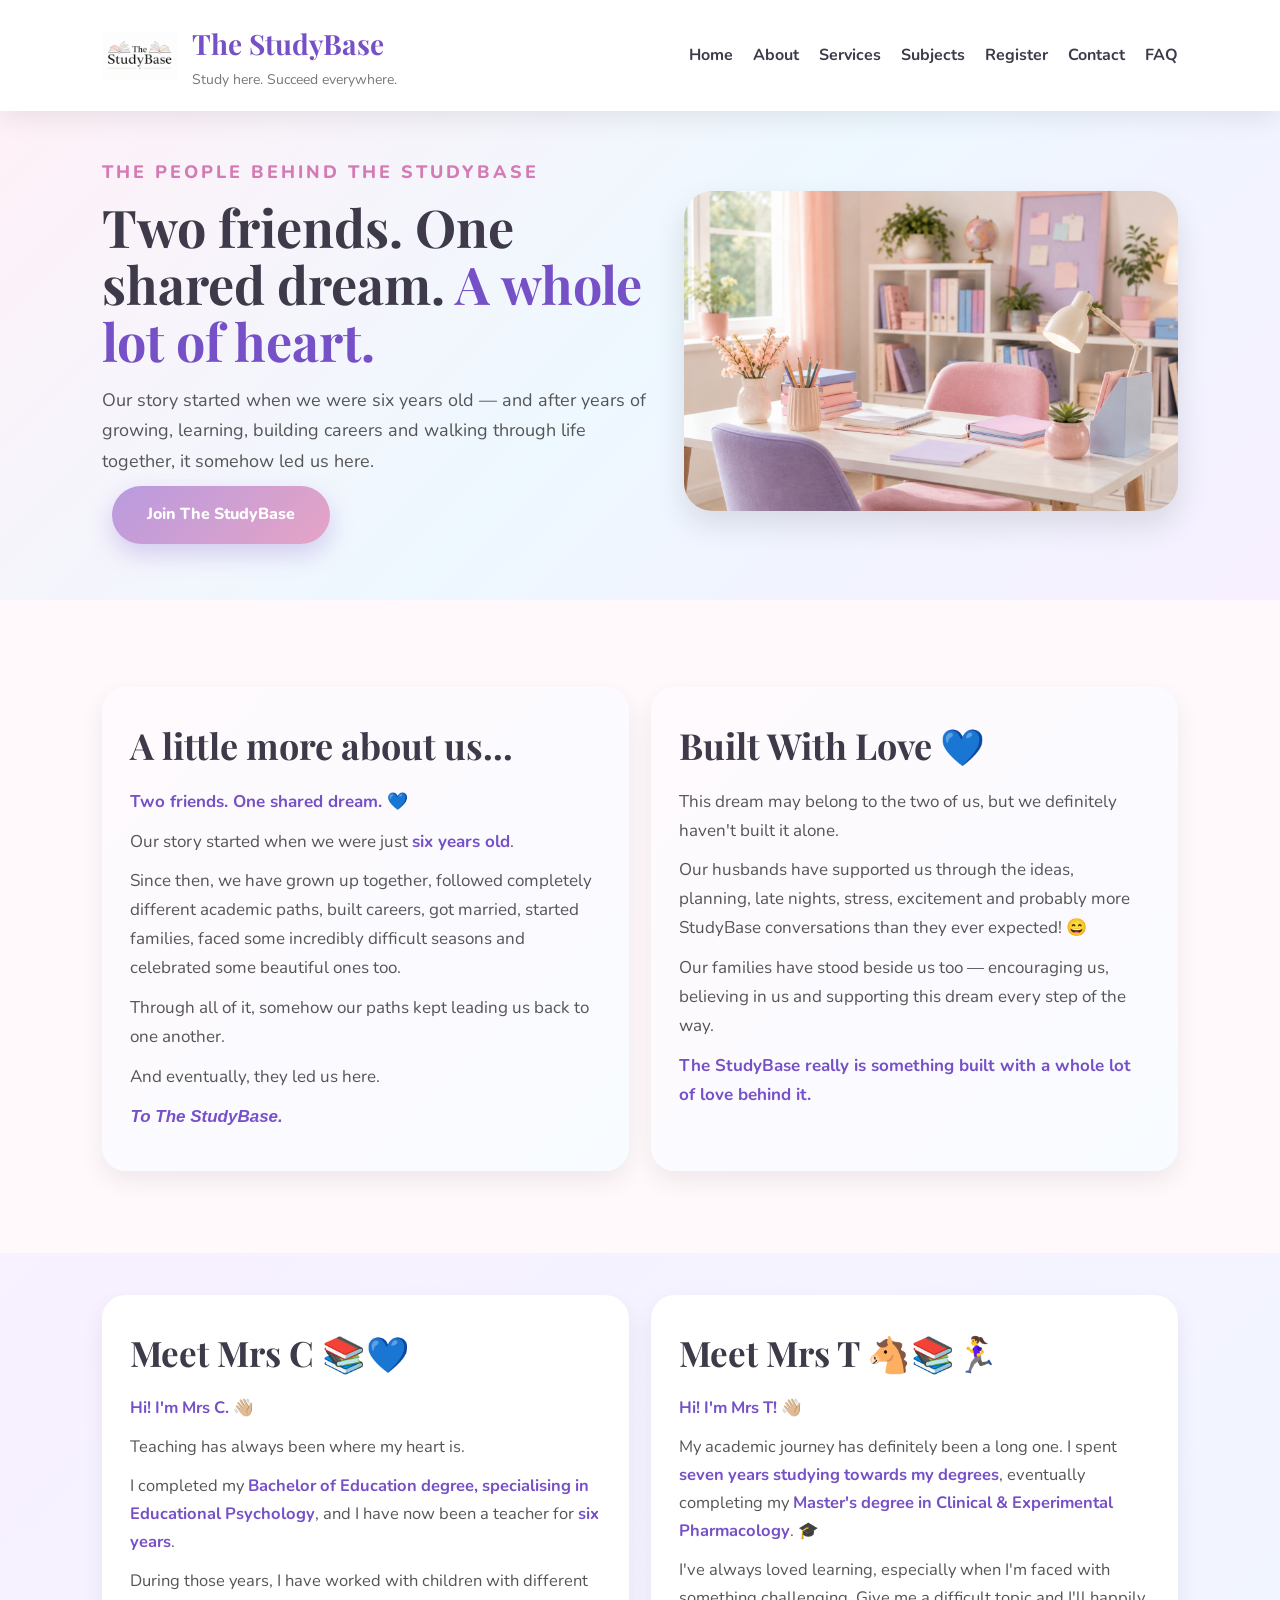
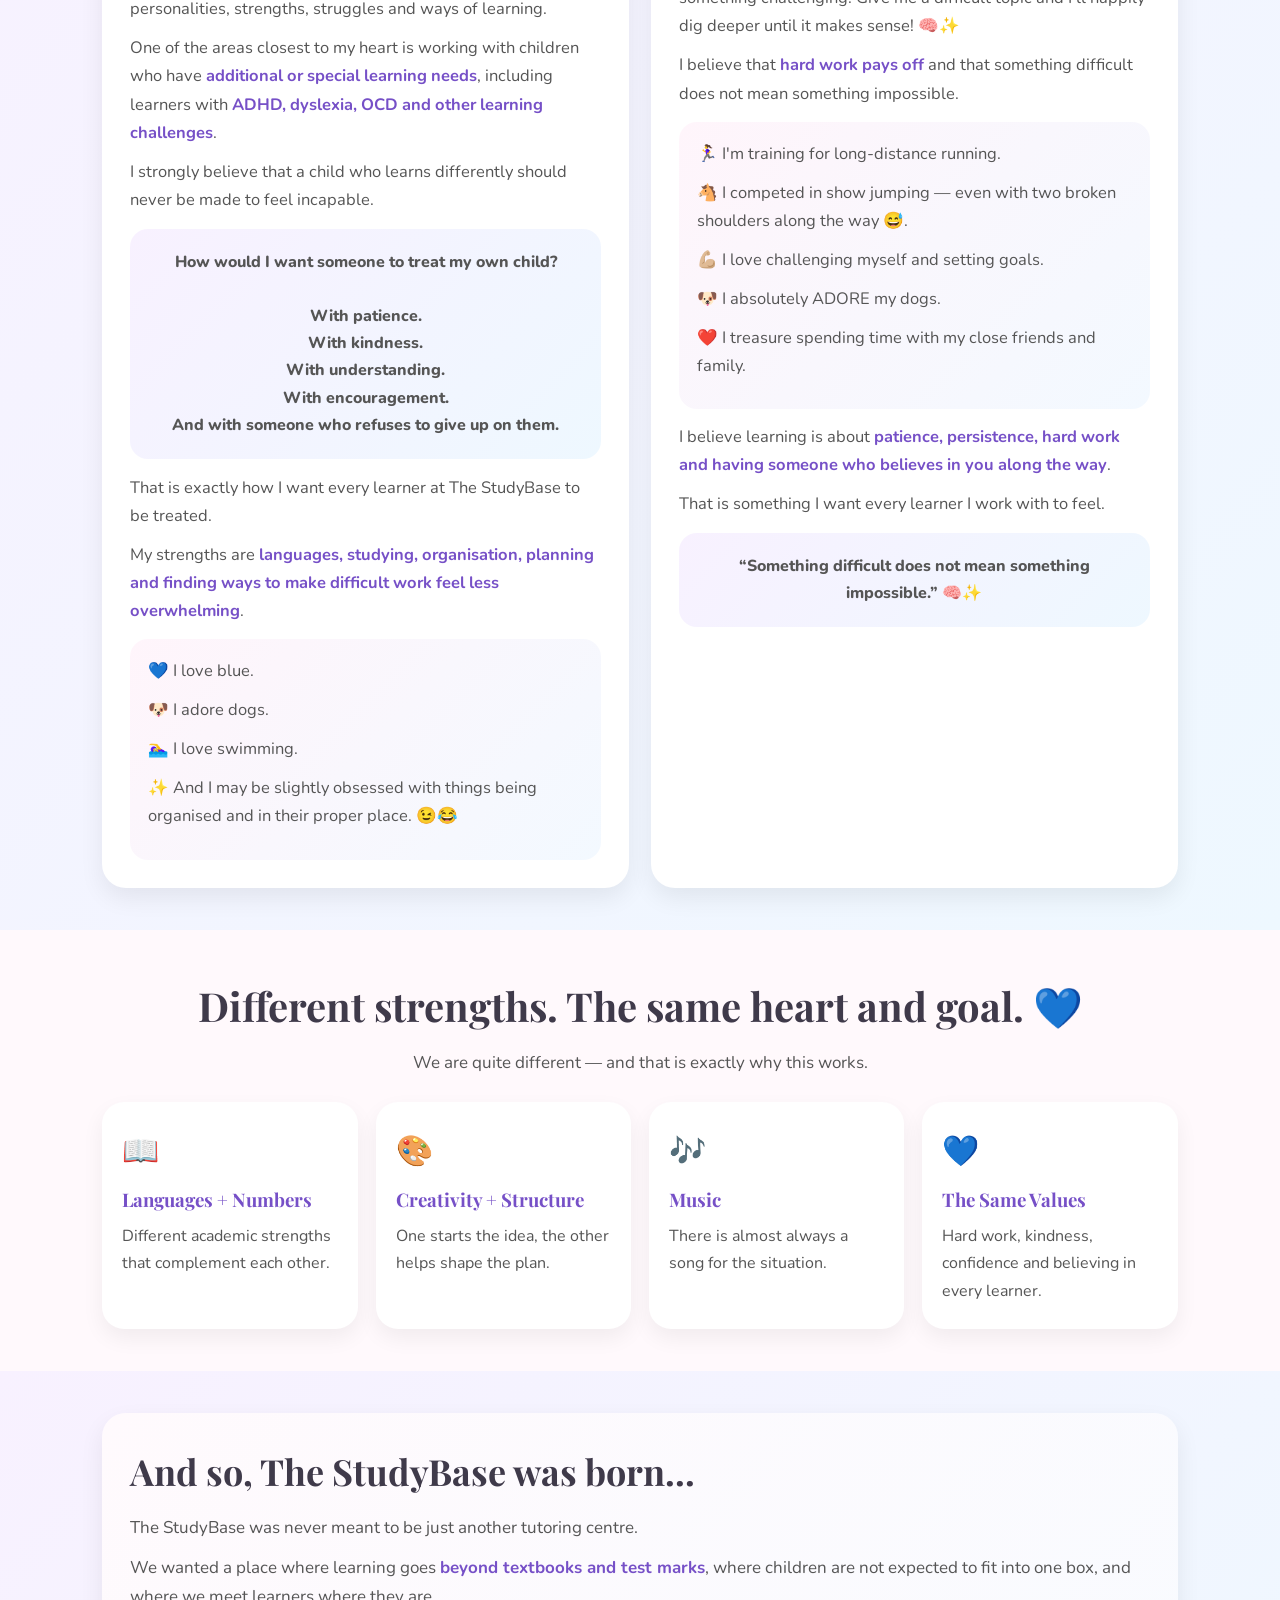
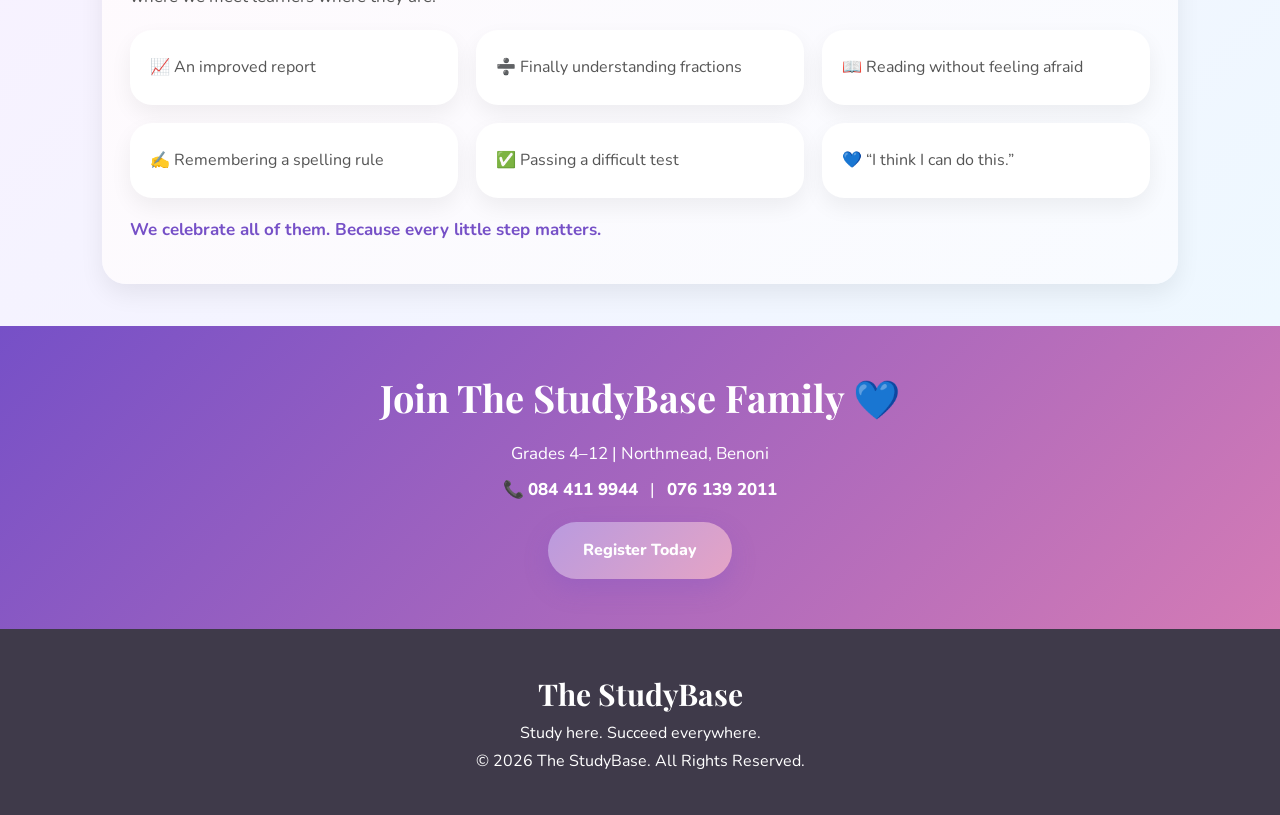
==== commit bbaa9266: "Update about.html" ====
--- a/about.html
+++ b/about.html
@@ -1,443 +1,71 @@
 <!DOCTYPE html>
 <html lang="en">
-
 <head>
 <meta charset="UTF-8">
 <meta name="viewport" content="width=device-width, initial-scale=1.0">
-
 <title>About Us | The StudyBase</title>
-
-<meta name="description" content="Meet Mrs C and Mrs T, the two lifelong friends behind The StudyBase in Northmead, Benoni.">
-
+<meta name="description" content="Meet the two lifelong friends behind The StudyBase in Northmead, Benoni.">
 <link rel="stylesheet" href="css/style.css">
 <link rel="stylesheet" href="css/responsive.css">
-
 <link href="https://fonts.googleapis.com/css2?family=Nunito:wght@300;400;600;700;800&family=Playfair+Display:wght@600;700&display=swap" rel="stylesheet">
-
 <style>
 
-/* ==========================
-   ABOUT PAGE - SPECIAL FULL LAYOUT
-========================== */
-
-.about-hero{
-    display:grid;
-    grid-template-columns:1.05fr .95fr;
-    align-items:center;
-    gap:45px;
-    padding:55px 8%;
-    background:linear-gradient(135deg,#fff1f8,#eef8ff,#f6efff);
+*{box-sizing:border-box}
+.page-hero{
+  display:grid;grid-template-columns:1.05fr .95fr;gap:36px;align-items:center;
+  padding:46px 8%;background:linear-gradient(135deg,#fff1f8,#eef8ff,#f6efff)
+}
+.page-hero h2{font-size:52px;line-height:1.1;margin:10px 0 15px}
+.page-hero h2 span{color:#7650c7}
+.page-hero p{font-size:18px;max-width:700px}
+.page-hero img{width:100%;height:320px;object-fit:cover;border-radius:28px;box-shadow:0 14px 32px rgba(0,0,0,.11)}
+.page-section{padding:42px 8%}
+.page-section.soft{background:linear-gradient(135deg,#f8f1ff,#eef8ff)}
+.section-title{text-align:center;font-size:40px;margin-bottom:9px}
+.section-intro{text-align:center;max-width:830px;margin:0 auto 25px;font-size:17px}
+.grid-4{display:grid;grid-template-columns:repeat(4,minmax(0,1fr));gap:18px}
+.grid-3{display:grid;grid-template-columns:repeat(3,minmax(0,1fr));gap:18px}
+.grid-2{display:grid;grid-template-columns:repeat(2,minmax(0,1fr));gap:22px}
+.soft-card{background:white;padding:24px 20px;border-radius:22px;box-shadow:0 9px 22px rgba(0,0,0,.06)}
+.soft-card h3{color:#7650c7;margin-bottom:7px}
+.icon{display:block;font-size:30px;margin-bottom:7px}
+.split{display:grid;grid-template-columns:1fr 1fr;gap:30px;align-items:center}
+.panel{padding:28px;border-radius:24px;background:linear-gradient(135deg,#fffafd,#f8fbff);box-shadow:0 10px 25px rgba(0,0,0,.07)}
+.panel h2{font-size:36px;margin-bottom:12px}
+.panel p{font-size:17px;margin-bottom:11px}
+.final-cta{padding:40px 8%;text-align:center;background:linear-gradient(135deg,#7650c7,#d47bb5);color:white}
+.final-cta h2{color:white;font-size:38px;margin-bottom:10px}
+.final-cta p{margin:7px 0;font-size:17px}
+.final-cta a.contact-link{color:white;text-decoration:none;font-weight:800}
+@media(max-width:1000px){
+  .page-hero,.split{grid-template-columns:1fr}
+  .grid-4{grid-template-columns:repeat(2,minmax(0,1fr))}
+  .grid-3{grid-template-columns:repeat(2,minmax(0,1fr))}
+}
+@media(max-width:650px){
+  .page-hero,.page-section,.final-cta{padding:32px 5%}
+  .page-hero h2{font-size:39px}
+  .section-title,.panel h2,.final-cta h2{font-size:30px}
+  .grid-4,.grid-3,.grid-2{grid-template-columns:1fr}
+  .page-hero img{height:240px}
 }
 
-.about-hero h2{
-    font-size:56px;
-    line-height:1.12;
-    margin-bottom:18px;
-}
-
-.about-hero h2 span{
-    color:#7650c7;
-}
-
-.about-hero p{
-    font-size:19px;
-    max-width:700px;
-}
-
-.about-hero img{
-    width:100%;
-    height:380px;
-    object-fit:cover;
-    border-radius:30px;
-    box-shadow:0 15px 35px rgba(0,0,0,.12);
-}
-
-.story-section{
-    display:grid;
-    grid-template-columns:1.08fr .92fr;
-    gap:42px;
-    align-items:stretch;
-    padding:50px 8%;
-    background:white;
-}
-
-.story-copy,
-.story-side{
-    height:100%;
-}
-
-.story-copy h2{
-    font-size:42px;
-    margin-bottom:8px;
-}
-
-.story-copy .subtitle{
-    font-size:20px;
-    font-weight:800;
-    color:#7650c7;
-    margin-bottom:22px;
-}
-
-.story-copy p{
-    font-size:18px;
-    margin-bottom:14px;
-}
-
-.story-side{
-    display:grid;
-    grid-template-rows:1fr auto;
-    gap:20px;
-}
-
-.story-side img{
-    width:100%;
-    height:100%;
-    min-height:310px;
-    object-fit:cover;
-    border-radius:28px;
-    box-shadow:0 14px 32px rgba(0,0,0,.10);
-}
-
-.family-note{
-    padding:24px;
-    border-radius:22px;
-    background:linear-gradient(135deg,#f8f1ff,#eef8ff);
-    box-shadow:0 10px 25px rgba(0,0,0,.06);
-}
-
-.family-note p{
-    margin-bottom:12px;
-}
-
-.family-note p:last-child{
-    margin-bottom:0;
-}
-
-.founder-section{
-    display:grid;
-    grid-template-columns:.92fr 1.08fr;
-    gap:42px;
-    align-items:stretch;
-    padding:50px 8%;
-}
-
-.founder-section.alt{
-    grid-template-columns:1.08fr .92fr;
-    background:white;
-}
-
-.founder-visual{
-    display:grid;
-    grid-template-rows:1fr auto;
-    gap:20px;
-    min-width:0;
-}
-
-.founder-visual img{
-    width:100%;
-    height:100%;
-    min-height:420px;
-    object-fit:cover;
-    border-radius:28px;
-    box-shadow:0 14px 32px rgba(0,0,0,.10);
-}
-
-.founder-text{
-    background:white;
-    padding:34px;
-    border-radius:28px;
-    box-shadow:0 12px 30px rgba(0,0,0,.08);
-    border-top:6px solid #c9b6e4;
-}
-
-.founder-section.alt .founder-text{
-    background:linear-gradient(135deg,#fffafd,#fbf8ff);
-}
-
-.founder-text h2{
-    font-size:38px;
-    margin-bottom:16px;
-}
-
-.founder-text .hello{
-    font-size:19px;
-    margin-bottom:14px;
-}
-
-.founder-text p{
-    font-size:17px;
-    margin-bottom:13px;
-}
-
-.special-message{
-    margin:22px 0;
-    padding:22px;
-    border-radius:18px;
-    background:linear-gradient(135deg,#f8f1ff,#eef8ff);
-    text-align:center;
-    font-weight:700;
-    line-height:1.7;
-}
-
-.personal-facts{
-    padding:20px;
-    border-radius:18px;
-    background:linear-gradient(135deg,#fff5fb,#f3f9ff);
-}
-
-.personal-facts p{
-    margin-bottom:10px;
-}
-
-.personal-facts p:last-child{
-    margin-bottom:0;
-}
-
-.mini-quote{
-    padding:20px;
-    border-radius:18px;
-    background:linear-gradient(135deg,#fff5fb,#f3f9ff);
-    text-align:center;
-    font-weight:800;
-    color:#5d4383;
-}
-
-.shared-section{
-    padding:50px 8%;
-    background:linear-gradient(135deg,#f8f1ff,#eef8ff);
-}
-
-.shared-section h2{
-    text-align:center;
-    font-size:42px;
-    margin-bottom:12px;
-}
-
-.shared-section > p{
-    text-align:center;
-    max-width:850px;
-    margin:0 auto 28px;
-    font-size:18px;
-}
-
-.shared-grid{
-    display:grid;
-    grid-template-columns:repeat(4,minmax(0,1fr));
-    gap:22px;
-    margin-bottom:28px;
-}
-
-.shared-card{
-    background:white;
-    padding:26px 22px;
-    border-radius:24px;
-    box-shadow:0 10px 25px rgba(0,0,0,.07);
-    text-align:center;
-}
-
-.shared-card .icon{
-    display:block;
-    font-size:32px;
-    margin-bottom:8px;
-}
-
-.shared-card h3{
-    color:#7650c7;
-    margin-bottom:8px;
-    font-size:20px;
-}
-
-.shared-image-row{
-    display:grid;
-    grid-template-columns:repeat(3,minmax(0,1fr));
-    gap:22px;
-}
-
-.shared-image-row img{
-    width:100%;
-    height:230px;
-    object-fit:cover;
-    border-radius:24px;
-    box-shadow:0 12px 28px rgba(0,0,0,.10);
-}
-
-.born-section{
-    display:grid;
-    grid-template-columns:1fr 1fr;
-    gap:42px;
-    align-items:center;
-    padding:50px 8%;
-    background:white;
-}
-
-.born-section h2{
-    font-size:42px;
-    margin-bottom:16px;
-}
-
-.born-section p{
-    font-size:18px;
-    margin-bottom:14px;
-}
-
-.born-section img{
-    width:100%;
-    height:390px;
-    object-fit:cover;
-    border-radius:28px;
-    box-shadow:0 14px 32px rgba(0,0,0,.10);
-}
-
-.victory-grid{
-    display:grid;
-    grid-template-columns:repeat(2,minmax(0,1fr));
-    gap:12px;
-    margin:22px 0;
-}
-
-.victory{
-    padding:14px 16px;
-    background:linear-gradient(135deg,#fff7fb,#f3f9ff);
-    border-radius:16px;
-    font-weight:700;
-}
-
-.final-belief{
-    margin-top:18px;
-    padding:20px;
-    border-radius:18px;
-    background:#faf6ff;
-    font-weight:800;
-}
-
-.about-final{
-    padding:46px 8%;
-    text-align:center;
-    background:linear-gradient(135deg,#7650c7,#d47bb5);
-    color:white;
-}
-
-.about-final h2{
-    color:white;
-    font-size:40px;
-    margin-bottom:12px;
-}
-
-.about-final p{
-    font-size:18px;
-    margin:8px 0;
-}
-
-.about-final a.contact-link{
-    color:white;
-    text-decoration:none;
-    font-weight:800;
-}
-
-.about-final .button{
-    margin-top:18px;
-}
-
-@media(max-width:1000px){
-    .about-hero,
-    .story-section,
-    .founder-section,
-    .founder-section.alt,
-    .born-section{
-        grid-template-columns:1fr;
-    }
-
-    .about-hero{
-        text-align:center;
-    }
-
-    .about-hero p{
-        margin:auto;
-    }
-
-    .shared-grid{
-        grid-template-columns:repeat(2,minmax(0,1fr));
-    }
-
-    .shared-image-row{
-        grid-template-columns:repeat(2,minmax(0,1fr));
-    }
-
-    .shared-image-row img:last-child{
-        grid-column:1 / -1;
-        height:280px;
-    }
-
-    .founder-visual img{
-        min-height:320px;
-    }
-}
-
-@media(max-width:650px){
-    .about-hero,
-    .story-section,
-    .founder-section,
-    .shared-section,
-    .born-section,
-    .about-final{
-        padding:35px 5%;
-    }
-
-    .about-hero h2{
-        font-size:40px;
-    }
-
-    .story-copy h2,
-    .founder-text h2,
-    .shared-section h2,
-    .born-section h2,
-    .about-final h2{
-        font-size:32px;
-    }
-
-    .founder-text{
-        padding:24px 20px;
-    }
-
-    .shared-grid,
-    .shared-image-row,
-    .victory-grid{
-        grid-template-columns:1fr;
-    }
-
-    .shared-image-row img:last-child{
-        grid-column:auto;
-        height:230px;
-    }
-
-    .about-hero img,
-    .story-side img,
-    .founder-visual img,
-    .born-section img{
-        height:260px;
-        min-height:0;
-    }
-}
-
+.about-story{display:grid;grid-template-columns:1fr 1fr;gap:22px}
+.founder-wrap{display:grid;grid-template-columns:1fr 1fr;gap:22px}
+.founder-card{background:white;padding:28px;border-radius:24px;box-shadow:0 10px 25px rgba(0,0,0,.07)}
+.founder-card h2{font-size:35px;margin-bottom:12px}
+.founder-card p{font-size:16.5px;margin-bottom:11px}
+.special{padding:20px;border-radius:18px;background:linear-gradient(135deg,#f8f1ff,#eef8ff);font-weight:800;text-align:center;line-height:1.7;margin:15px 0}
+.fact-box{padding:18px;border-radius:18px;background:linear-gradient(135deg,#fff5fb,#f3f9ff);margin-top:14px}
+@media(max-width:900px){.about-story,.founder-wrap{grid-template-columns:1fr}}
 </style>
-
 </head>
-
 <body>
-
 <header>
-
 <div class="logo-area">
-
 <img src="images/logo.png" alt="The StudyBase Logo">
-
-<div>
-<h1>The StudyBase</h1>
-<p>Study here. Succeed everywhere.</p>
+<div><h1>The StudyBase</h1><p>Study here. Succeed everywhere.</p></div>
 </div>
-
-</div>
-
 <nav>
 <ul>
 <li><a href="index.html">Home</a></li>
@@ -449,420 +77,116 @@
 <li><a href="faq.html">FAQ</a></li>
 </ul>
 </nav>
-
 </header>
 
-<!-- HERO -->
+<section class="page-hero">
+<div>
+<p class="welcome">THE PEOPLE BEHIND THE STUDYBASE</p>
+<h2>Two friends. One shared dream. <span>A whole lot of heart.</span></h2>
+<p>Our story started when we were six years old — and after years of growing, learning, building careers and walking through life together, it somehow led us here.</p>
+<a href="register.html" class="button">Join The StudyBase</a>
+</div>
+<div><img src="images/study4.png" alt="Warm and welcoming StudyBase learning space"></div>
+</section>
 
-<section class="about-hero">
+<section class="page-section">
+<div class="about-story">
+<div class="panel">
+<h2>A little more about us...</h2>
+<p><strong>Two friends. One shared dream. 💙</strong></p>
+<p>Our story started when we were just <strong>six years old</strong>.</p>
+<p>Since then, we have grown up together, followed completely different academic paths, built careers, got married, started families, faced some incredibly difficult seasons and celebrated some beautiful ones too.</p>
+<p>Through all of it, somehow our paths kept leading us back to one another.</p>
+<p>And eventually, they led us here.</p>
+<p><strong><em>To The StudyBase.</em></strong></p>
+</div>
+<div class="panel">
+<h2>Built With Love 💙</h2>
+<p>This dream may belong to the two of us, but we definitely haven't built it alone.</p>
+<p>Our husbands have supported us through the ideas, planning, late nights, stress, excitement and probably more StudyBase conversations than they ever expected! 😄</p>
+<p>Our families have stood beside us too — encouraging us, believing in us and supporting this dream every step of the way.</p>
+<p><strong>The StudyBase really is something built with a whole lot of love behind it.</strong></p>
+</div>
+</div>
+</section>
 
-<div>
-
-<p class="welcome">THE PEOPLE BEHIND THE STUDYBASE</p>
-
-<h2>
-Two friends. One shared dream. <span>A whole lot of heart.</span>
-</h2>
-
-<p>
-Our story started when we were six years old — and after years of growing, learning, building careers and walking through life together, it somehow led us here.
-</p>
-
-<div>
-<a href="register.html" class="button">Join The StudyBase</a>
-<a href="contact.html" class="button secondary">Contact Us</a>
+<section class="page-section soft">
+<div class="founder-wrap">
+<div class="founder-card">
+<h2>Meet Mrs C 📚💙</h2>
+<p><strong>Hi! I'm Mrs C. 👋🏼</strong></p>
+<p>Teaching has always been where my heart is.</p>
+<p>I completed my <strong>Bachelor of Education degree, specialising in Educational Psychology</strong>, and I have now been a teacher for <strong>six years</strong>.</p>
+<p>During those years, I have worked with children with different personalities, strengths, struggles and ways of learning.</p>
+<p>One of the areas closest to my heart is working with children who have <strong>additional or special learning needs</strong>, including learners with <strong>ADHD, dyslexia, OCD and other learning challenges</strong>.</p>
+<p>I strongly believe that a child who learns differently should never be made to feel incapable.</p>
+<div class="special">How would I want someone to treat my own child?<br><br>With patience.<br>With kindness.<br>With understanding.<br>With encouragement.<br>And with someone who refuses to give up on them.</div>
+<p>That is exactly how I want every learner at The StudyBase to be treated.</p>
+<p>My strengths are <strong>languages, studying, organisation, planning and finding ways to make difficult work feel less overwhelming</strong>.</p>
+<div class="fact-box">
+<p>💙 I love blue.</p><p>🐶 I adore dogs.</p><p>🏊‍♀️ I love swimming.</p><p>✨ And I may be slightly obsessed with things being organised and in their proper place. 😉😂</p>
+</div>
 </div>
 
+<div class="founder-card">
+<h2>Meet Mrs T 🐴📚🏃‍♀️</h2>
+<p><strong>Hi! I'm Mrs T! 👋🏼</strong></p>
+<p>My academic journey has definitely been a long one. I spent <strong>seven years studying towards my degrees</strong>, eventually completing my <strong>Master's degree in Clinical &amp; Experimental Pharmacology</strong>. 🎓</p>
+<p>I've always loved learning, especially when I'm faced with something challenging. Give me a difficult topic and I'll happily dig deeper until it makes sense! 🧠✨</p>
+<p>I believe that <strong>hard work pays off</strong> and that something difficult does not mean something impossible.</p>
+<div class="fact-box">
+<p>🏃‍♀️ I'm training for long-distance running.</p>
+<p>🐴 I competed in show jumping — even with two broken shoulders along the way 😅.</p>
+<p>💪🏼 I love challenging myself and setting goals.</p>
+<p>🐶 I absolutely ADORE my dogs.</p>
+<p>❤️ I treasure spending time with my close friends and family.</p>
 </div>
-
-<div>
-<img src="images/study4.png" alt="Warm and welcoming StudyBase learning space">
+<p style="margin-top:14px;">I believe learning is about <strong>patience, persistence, hard work and having someone who believes in you along the way</strong>.</p>
+<p>That is something I want every learner I work with to feel.</p>
+<div class="special">“Something difficult does not mean something impossible.” 🧠✨</div>
 </div>
-
+</div>
 </section>
 
-<!-- OUR STORY -->
-
-<section class="story-section">
-
-<div class="story-copy">
-
-<h2>A little more about us...</h2>
-
-<p class="subtitle">Two friends. One shared dream. 💙</p>
-
-<p>
-Our story started when we were just <strong>six years old</strong>.
-</p>
-
-<p>
-Since then, we have grown up together, followed completely different academic paths,
-built careers, got married, started families, faced some incredibly difficult seasons
-and celebrated some beautiful ones too.
-</p>
-
-<p>
-Through all of it, somehow our paths kept leading us back to one another.
-</p>
-
-<p>
-And eventually, they led us here.
-</p>
-
-<p>
-<strong><em>To The StudyBase.</em></strong>
-</p>
-
+<section class="page-section">
+<h2 class="section-title">Different strengths. The same heart and goal. 💙</h2>
+<p class="section-intro">We are quite different — and that is exactly why this works.</p>
+<div class="grid-4">
+<div class="soft-card"><span class="icon">📖</span><h3>Languages + Numbers</h3><p>Different academic strengths that complement each other.</p></div>
+<div class="soft-card"><span class="icon">🎨</span><h3>Creativity + Structure</h3><p>One starts the idea, the other helps shape the plan.</p></div>
+<div class="soft-card"><span class="icon">🎶</span><h3>Music</h3><p>There is almost always a song for the situation.</p></div>
+<div class="soft-card"><span class="icon">💙</span><h3>The Same Values</h3><p>Hard work, kindness, confidence and believing in every learner.</p></div>
 </div>
-
-<div class="story-side">
-
-<img src="images/study2.png" alt="Books, stationery and a calm study desk">
-
-<div class="family-note">
-
-<p>
-This dream may belong to the two of us, but we definitely haven't built it alone.
-Our husbands have supported us through the ideas, the planning, the late nights,
-the stress, the excitement and probably more StudyBase conversations than they
-ever expected! 😄
-</p>
-
-<p>
-And standing right beside them are our families — encouraging us, believing in us
-and supporting this dream every step of the way.
-</p>
-
-<p>
-<strong>The StudyBase really is something built with a whole lot of love behind it.</strong>
-</p>
-
-</div>
-
-</div>
-
 </section>
 
-<!-- MRS C -->
-
-<section class="founder-section">
-
-<div class="founder-visual">
-
-<img src="images/study1.png" alt="Personalised tutoring and learner support">
-
-<div class="mini-quote">
-“Treat every learner with the patience, kindness and encouragement I would want for my own child.” 💙
+<section class="page-section soft">
+<div class="panel">
+<h2>And so, The StudyBase was born...</h2>
+<p>The StudyBase was never meant to be just another tutoring centre.</p>
+<p>We wanted a place where learning goes <strong>beyond textbooks and test marks</strong>, where children are not expected to fit into one box, and where we meet learners where they are.</p>
+<div class="grid-3" style="margin-top:18px">
+<div class="soft-card">📈 An improved report</div>
+<div class="soft-card">➗ Finally understanding fractions</div>
+<div class="soft-card">📖 Reading without feeling afraid</div>
+<div class="soft-card">✍️ Remembering a spelling rule</div>
+<div class="soft-card">✅ Passing a difficult test</div>
+<div class="soft-card">💙 “I think I can do this.”</div>
 </div>
-
+<p style="margin-top:18px"><strong>We celebrate all of them. Because every little step matters.</strong></p>
 </div>
-
-<div class="founder-text">
-
-<h2>Meet Mrs C 📚💙</h2>
-
-<p class="hello">
-Hi! I'm <strong>Mrs C</strong>. 👋🏼
-</p>
-
-<p>
-Teaching has always been where my heart is.
-</p>
-
-<p>
-I completed my <strong>Bachelor of Education degree, specialising in Educational Psychology</strong>,
-and I have now been a teacher for <strong>six years</strong>.
-</p>
-
-<p>
-During those years, I have had the privilege of working with so many different children —
-different personalities, different strengths, different struggles and, most importantly,
-different ways of learning.
-</p>
-
-<p>
-One of the areas closest to my heart is working with children who have
-<strong>additional or special learning needs</strong>, including learners with
-<strong>ADHD, dyslexia, OCD and other learning challenges</strong>.
-</p>
-
-<p>
-I strongly believe that a child who learns differently should never be made to feel incapable.
-</p>
-
-<p>
-Sometimes they simply need someone who is willing to find a different way to teach them.
-</p>
-
-<p>
-Since becoming a mom myself, that belief has become even stronger.
-</p>
-
-<div class="special-message">
-
-How would I want someone to treat my own child?
-
-<br><br>
-
-With patience.<br>
-With kindness.<br>
-With understanding.<br>
-With encouragement.<br>
-And with someone who refuses to give up on them.
-
-</div>
-
-<p>
-That is exactly how I want every learner at The StudyBase to be treated.
-</p>
-
-<p>
-I'm incredibly driven, and once I've decided something matters to me,
-giving up isn't really an option!
-</p>
-
-<p>
-My strengths are definitely <strong>languages, studying, organisation, planning
-and finding ways to make difficult work feel a little less overwhelming</strong>.
-</p>
-
-<div class="personal-facts">
-
-<p><strong>And a few completely non-academic facts about me?</strong></p>
-<p>💙 I love <strong>blue</strong>.</p>
-<p>🐶 I absolutely adore <strong>dogs</strong>.</p>
-<p>🏊‍♀️ I love <strong>swimming</strong>.</p>
-<p>✨ And I may have just a <em>tiny</em> obsession with things being organised, clean and in their proper place...</p>
-<p><strong>Okay FINE.</strong></p>
-<p>Maybe slightly more than a <em>tiny</em> obsession. 😉😂</p>
-
-</div>
-
-</div>
-
 </section>
 
-<!-- MRS T -->
-
-<section class="founder-section alt">
-
-<div class="founder-text">
-
-<h2>Meet Mrs T 🐴📚🏃‍♀️</h2>
-
-<p class="hello">
-Hi! I'm <strong>Mrs T</strong>! 👋🏼
-</p>
-
-<p>
-My academic journey has definitely been a long one. I spent
-<strong>seven years studying towards my degrees</strong>, eventually completing my
-<strong>Master's degree in Clinical &amp; Experimental Pharmacology</strong>. 🎓
-</p>
-
-<p>
-I've always loved learning, especially when I'm faced with something challenging.
-Give me a difficult topic and I'll happily dig deeper, work through it and keep going
-until it finally makes sense! 🧠✨
-</p>
-
-<p>
-I'm definitely someone who believes that <strong>hard work pays off</strong>,
-and I love proving to myself that something difficult does not mean something impossible.
-</p>
-
-<p>
-While academics are a big part of who I am, there's much more to me too!
-</p>
-
-<div class="personal-facts">
-
-<p>🏃‍♀️ I'm currently training for <strong>long-distance running</strong> and love challenging myself physically as much as academically.</p>
-
-<p>🐴 I have a background in horse riding and competed in <strong>show jumping</strong>. It may have resulted in two broken shoulders along the way 😅, but my love for horses has never really disappeared.</p>
-
-<p>💪🏼 I love challenging myself, setting goals and pushing beyond what I thought I could do.</p>
-
-<p>🐶 I absolutely <strong>ADORE my dogs</strong>, and one of my favourite ways to spend the day is taking them to the dam.</p>
-
-<p>❤️ I treasure spending time with my close friends and family — the people who support, encourage and keep me grounded.</p>
-
-</div>
-
-<p>
-I believe that learning isn't about being naturally "good" at something.
-</p>
-
-<p>
-It's about <strong>patience, persistence, hard work and having someone who believes in you along the way</strong>.
-</p>
-
-<p>
-That is something I want every learner I work with to feel.
-</p>
-
-<p>
-I'm so excited to bring my love for learning, determination,
-encouragement and a little bit of my own personality into every tutoring
-session at <strong>The StudyBase</strong>. 💙
-</p>
-
-</div>
-
-<div class="founder-visual">
-
-<img src="images/study5.png" alt="Focused studying and learning">
-
-<div class="mini-quote">
-“Something difficult does not mean something impossible.” 🧠✨
-</div>
-
-</div>
-
+<section class="final-cta">
+<h2>Join The StudyBase Family 💙</h2>
+<p>Grades 4–12 | Northmead, Benoni</p>
+<p>📞 <a class="contact-link" href="tel:+27844119944">084 411 9944</a> &nbsp; | &nbsp; <a class="contact-link" href="tel:+27761392011">076 139 2011</a></p>
+<a href="register.html" class="button">Register Today</a>
 </section>
-
-<!-- SHARED -->
-
-<section class="shared-section">
-
-<h2>Different strengths. The same heart and goal. 💙</h2>
-
-<p>
-If you haven't figured it out yet, we are quite different — and that is exactly why this works.
-</p>
-
-<div class="shared-grid">
-
-<div class="shared-card">
-<span class="icon">📖</span>
-<h3>Languages + Learning</h3>
-<p>One of us naturally sees the language side; the other loves numbers and structure.</p>
-</div>
-
-<div class="shared-card">
-<span class="icon">🎨</span>
-<h3>Creativity + Structure</h3>
-<p>Where one thinks creatively, the other may spot the plan, pattern or structure.</p>
-</div>
-
-<div class="shared-card">
-<span class="icon">🎶</span>
-<h3>Music</h3>
-<p>There is almost always a song for the situation — and if there isn't, we'll probably find one.</p>
-</div>
-
-<div class="shared-card">
-<span class="icon">💙</span>
-<h3>Same Values</h3>
-<p>Hard work, kindness, confidence and refusing to stop believing in a learner.</p>
-</div>
-
-</div>
-
-<div class="shared-image-row">
-
-<img src="images/study3.png" alt="Learning together in a small group">
-
-<img src="images/study6.png" alt="Books, notes and stationery">
-
-<img src="images/study2.png" alt="Organised study desk">
-
-</div>
-
-</section>
-
-<!-- BORN -->
-
-<section class="born-section">
-
-<div>
-
-<h2>And so, The StudyBase was born...</h2>
-
-<p>
-The StudyBase was never meant to be just another tutoring centre.
-</p>
-
-<p>
-We wanted to create something more personal.
-</p>
-
-<p>
-A place where learning goes <strong>beyond textbooks and test marks</strong>.
-</p>
-
-<p>
-A place where we don't expect every learner to fit into exactly the same box.
-</p>
-
-<p>
-A place where we meet children where they are, figure out how <strong>they</strong> learn best and help them move forward from there.
-</p>
-
-<div class="victory-grid">
-
-<div class="victory">📈 An improved report</div>
-<div class="victory">➗ Finally understanding fractions</div>
-<div class="victory">📖 Reading without feeling afraid</div>
-<div class="victory">✍️ Remembering a spelling rule</div>
-<div class="victory">✅ Passing a test they thought they would fail</div>
-<div class="victory">💙 “I think I can do this.”</div>
-
-</div>
-
-<p>
-We celebrate all of them. Because every little step matters.
-</p>
-
-<div class="final-belief">
-And if a learner walks out of The StudyBase believing in themselves just a little more than when they walked in, then we know we are doing exactly what we set out to do.
-</div>
-
-</div>
-
-<div>
-
-<img src="images/study4.png" alt="Welcoming StudyBase learning environment">
-
-</div>
-
-</section>
-
-<!-- FINAL -->
-
-<section class="about-final">
-
-<h2>Join The StudyBase Family 💙</h2>
-
-<p>Grades 4–12 | Northmead, Benoni</p>
-
-<p>
-📞
-<a class="contact-link" href="tel:+27844119944">084 411 9944</a>
-&nbsp; | &nbsp;
-<a class="contact-link" href="tel:+27761392011">076 139 2011</a>
-</p>
-
+<footer>
+<h3>The StudyBase</h3>
 <p>Study here. Succeed everywhere.</p>
-
-<a href="register.html" class="button">Register Today</a>
-
-<a href="contact.html" class="button secondary">Contact Us</a>
-
-</section>
-
-<footer>
-
-<h3>The StudyBase</h3>
-
-<p>Study here. Succeed everywhere.</p>
-
 <p>© 2026 The StudyBase. All Rights Reserved.</p>
-
 </footer>
-
 <script src="js/script.js"></script>
-
 </body>
-
 </html>
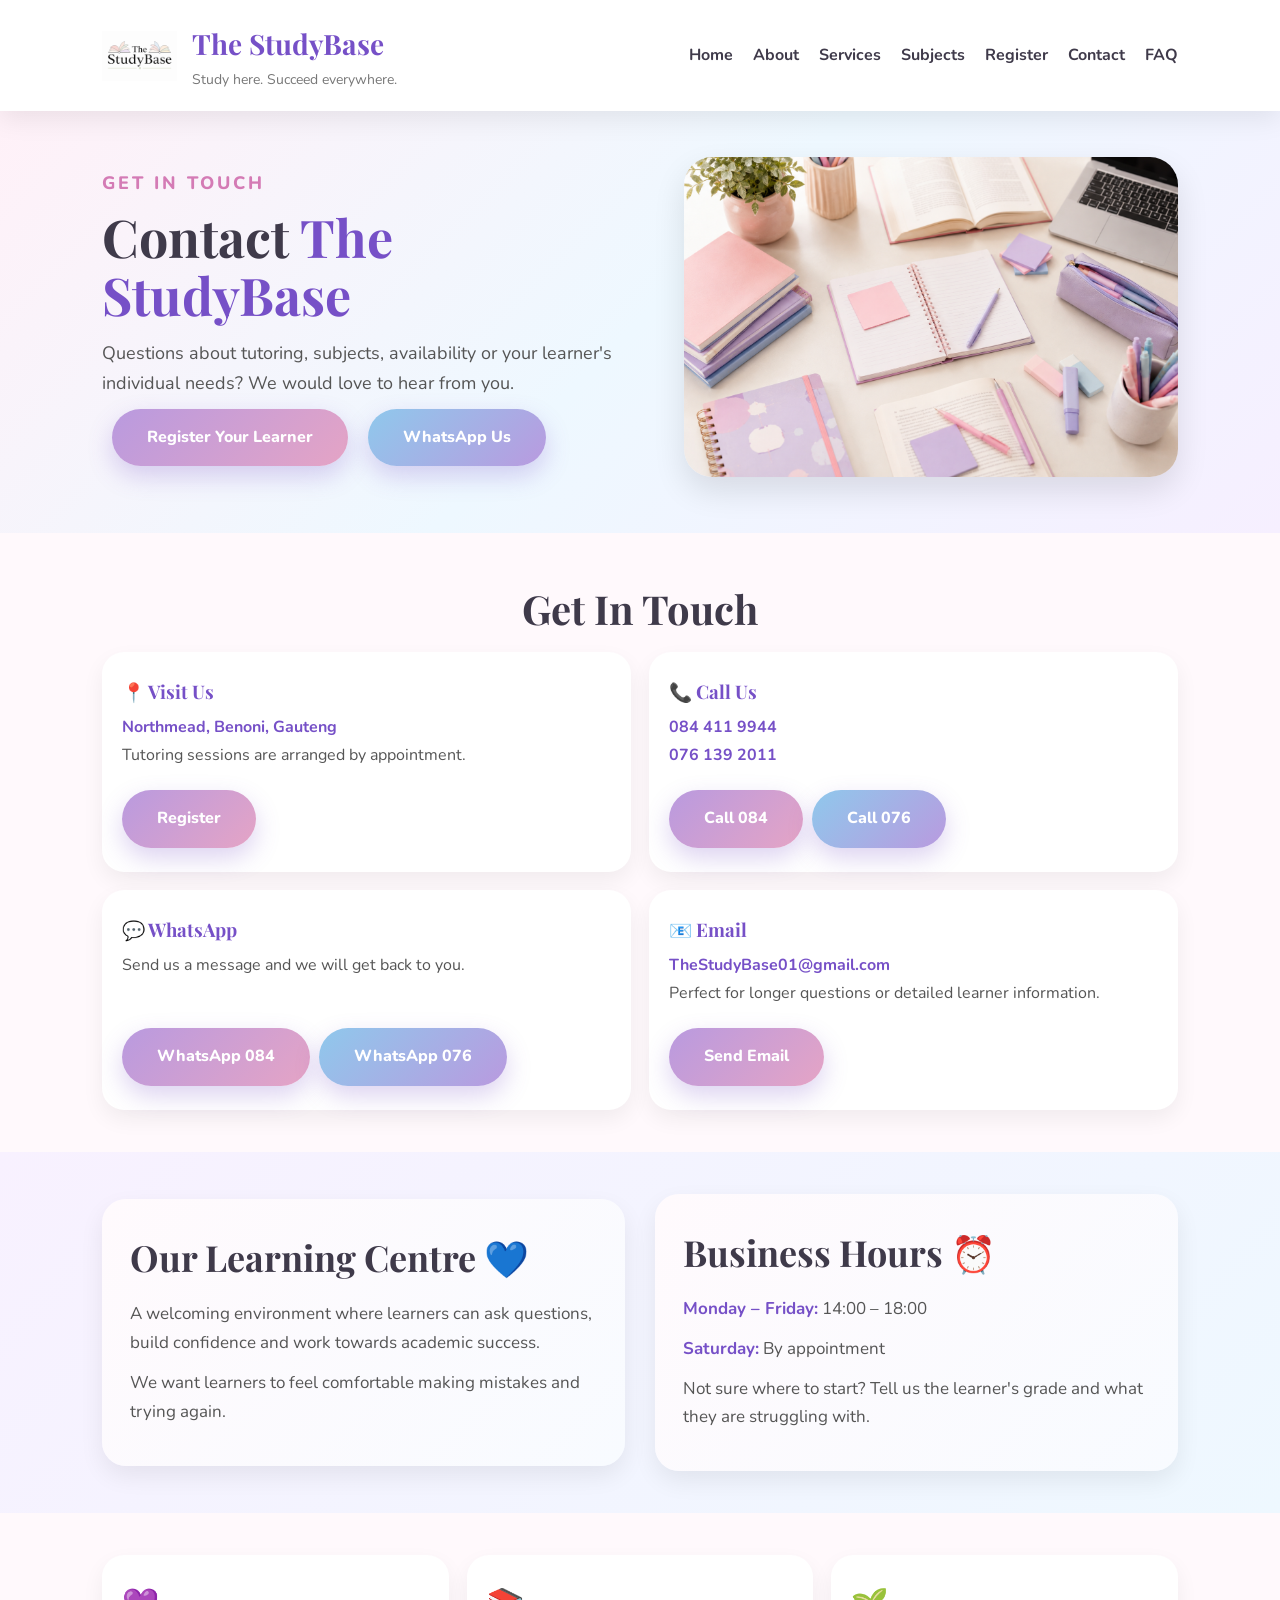
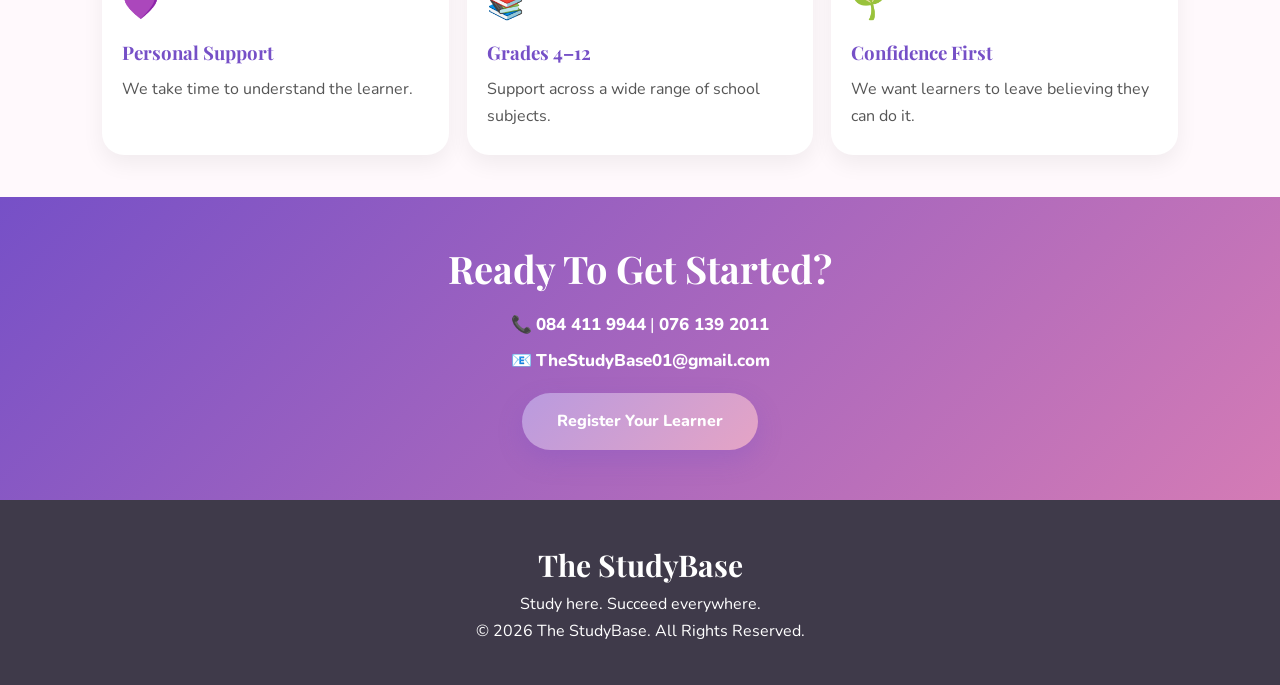
==== commit 01d371df: "Update about.html" ====
--- a/about.html
+++ b/about.html
@@ -1,13 +1,10 @@
 <!DOCTYPE html>
 <html lang="en">
 <head>
-<meta charset="UTF-8">
-<meta name="viewport" content="width=device-width, initial-scale=1.0">
-<title>About Us | The StudyBase</title>
-<meta name="description" content="Meet the two lifelong friends behind The StudyBase in Northmead, Benoni.">
-<link rel="stylesheet" href="css/style.css">
-<link rel="stylesheet" href="css/responsive.css">
-<link href="https://fonts.googleapis.com/css2?family=Nunito:wght@300;400;600;700;800&family=Playfair+Display:wght@600;700&display=swap" rel="stylesheet">
+<meta charset="UTF-8"><meta name="viewport" content="width=device-width, initial-scale=1.0">
+<title>Contact Us | The StudyBase</title>
+<meta name="description" content="Contact The StudyBase in Northmead, Benoni for Grade 4–12 tutoring support.">
+<link rel="stylesheet" href="css/style.css"><link rel="stylesheet" href="css/responsive.css"><link href="https://fonts.googleapis.com/css2?family=Nunito:wght@300;400;600;700;800&family=Playfair+Display:wght@600;700&display=swap" rel="stylesheet">
 <style>
 
 *{box-sizing:border-box}
@@ -50,14 +47,11 @@
   .page-hero img{height:240px}
 }
 
-.about-story{display:grid;grid-template-columns:1fr 1fr;gap:22px}
-.founder-wrap{display:grid;grid-template-columns:1fr 1fr;gap:22px}
-.founder-card{background:white;padding:28px;border-radius:24px;box-shadow:0 10px 25px rgba(0,0,0,.07)}
-.founder-card h2{font-size:35px;margin-bottom:12px}
-.founder-card p{font-size:16.5px;margin-bottom:11px}
-.special{padding:20px;border-radius:18px;background:linear-gradient(135deg,#f8f1ff,#eef8ff);font-weight:800;text-align:center;line-height:1.7;margin:15px 0}
-.fact-box{padding:18px;border-radius:18px;background:linear-gradient(135deg,#fff5fb,#f3f9ff);margin-top:14px}
-@media(max-width:900px){.about-story,.founder-wrap{grid-template-columns:1fr}}
+.contact-grid{display:grid;grid-template-columns:repeat(2,minmax(0,1fr));gap:18px}
+.contact-card{display:flex;flex-direction:column;justify-content:space-between;min-height:220px}
+.contact-actions{display:flex;flex-wrap:wrap;gap:9px;margin-top:15px}
+.contact-actions .button{margin:0}
+@media(max-width:700px){.contact-grid{grid-template-columns:1fr}}
 </style>
 </head>
 <body>
@@ -78,115 +72,41 @@
 </ul>
 </nav>
 </header>
-
 <section class="page-hero">
-<div>
-<p class="welcome">THE PEOPLE BEHIND THE STUDYBASE</p>
-<h2>Two friends. One shared dream. <span>A whole lot of heart.</span></h2>
-<p>Our story started when we were six years old — and after years of growing, learning, building careers and walking through life together, it somehow led us here.</p>
-<a href="register.html" class="button">Join The StudyBase</a>
-</div>
-<div><img src="images/study4.png" alt="Warm and welcoming StudyBase learning space"></div>
+<div><p class="welcome">GET IN TOUCH</p><h2>Contact <span>The StudyBase</span></h2><p>Questions about tutoring, subjects, availability or your learner's individual needs? We would love to hear from you.</p><a href="register.html" class="button">Register Your Learner</a><a href="https://wa.me/27844119944" class="button secondary" target="_blank" rel="noopener noreferrer">WhatsApp Us</a></div>
+<div><img src="images/study2.png" alt="Organised study desk with books and stationery"></div>
 </section>
 
 <section class="page-section">
-<div class="about-story">
-<div class="panel">
-<h2>A little more about us...</h2>
-<p><strong>Two friends. One shared dream. 💙</strong></p>
-<p>Our story started when we were just <strong>six years old</strong>.</p>
-<p>Since then, we have grown up together, followed completely different academic paths, built careers, got married, started families, faced some incredibly difficult seasons and celebrated some beautiful ones too.</p>
-<p>Through all of it, somehow our paths kept leading us back to one another.</p>
-<p>And eventually, they led us here.</p>
-<p><strong><em>To The StudyBase.</em></strong></p>
-</div>
-<div class="panel">
-<h2>Built With Love 💙</h2>
-<p>This dream may belong to the two of us, but we definitely haven't built it alone.</p>
-<p>Our husbands have supported us through the ideas, planning, late nights, stress, excitement and probably more StudyBase conversations than they ever expected! 😄</p>
-<p>Our families have stood beside us too — encouraging us, believing in us and supporting this dream every step of the way.</p>
-<p><strong>The StudyBase really is something built with a whole lot of love behind it.</strong></p>
-</div>
+<h2 class="section-title">Get In Touch</h2>
+<div class="contact-grid">
+<div class="soft-card contact-card"><div><h3>📍 Visit Us</h3><p><strong>Northmead, Benoni, Gauteng</strong></p><p>Tutoring sessions are arranged by appointment.</p></div><div class="contact-actions"><a href="register.html" class="button">Register</a></div></div>
+<div class="soft-card contact-card"><div><h3>📞 Call Us</h3><p><strong>084 411 9944</strong></p><p><strong>076 139 2011</strong></p></div><div class="contact-actions"><a href="tel:+27844119944" class="button">Call 084</a><a href="tel:+27761392011" class="button secondary">Call 076</a></div></div>
+<div class="soft-card contact-card"><div><h3>💬 WhatsApp</h3><p>Send us a message and we will get back to you.</p></div><div class="contact-actions"><a href="https://wa.me/27844119944" class="button" target="_blank" rel="noopener noreferrer">WhatsApp 084</a><a href="https://wa.me/27761392011" class="button secondary" target="_blank" rel="noopener noreferrer">WhatsApp 076</a></div></div>
+<div class="soft-card contact-card"><div><h3>📧 Email</h3><p><strong>TheStudyBase01@gmail.com</strong></p><p>Perfect for longer questions or detailed learner information.</p></div><div class="contact-actions"><a href="mailto:TheStudyBase01@gmail.com" class="button">Send Email</a></div></div>
 </div>
 </section>
 
 <section class="page-section soft">
-<div class="founder-wrap">
-<div class="founder-card">
-<h2>Meet Mrs C 📚💙</h2>
-<p><strong>Hi! I'm Mrs C. 👋🏼</strong></p>
-<p>Teaching has always been where my heart is.</p>
-<p>I completed my <strong>Bachelor of Education degree, specialising in Educational Psychology</strong>, and I have now been a teacher for <strong>six years</strong>.</p>
-<p>During those years, I have worked with children with different personalities, strengths, struggles and ways of learning.</p>
-<p>One of the areas closest to my heart is working with children who have <strong>additional or special learning needs</strong>, including learners with <strong>ADHD, dyslexia, OCD and other learning challenges</strong>.</p>
-<p>I strongly believe that a child who learns differently should never be made to feel incapable.</p>
-<div class="special">How would I want someone to treat my own child?<br><br>With patience.<br>With kindness.<br>With understanding.<br>With encouragement.<br>And with someone who refuses to give up on them.</div>
-<p>That is exactly how I want every learner at The StudyBase to be treated.</p>
-<p>My strengths are <strong>languages, studying, organisation, planning and finding ways to make difficult work feel less overwhelming</strong>.</p>
-<div class="fact-box">
-<p>💙 I love blue.</p><p>🐶 I adore dogs.</p><p>🏊‍♀️ I love swimming.</p><p>✨ And I may be slightly obsessed with things being organised and in their proper place. 😉😂</p>
-</div>
-</div>
-
-<div class="founder-card">
-<h2>Meet Mrs T 🐴📚🏃‍♀️</h2>
-<p><strong>Hi! I'm Mrs T! 👋🏼</strong></p>
-<p>My academic journey has definitely been a long one. I spent <strong>seven years studying towards my degrees</strong>, eventually completing my <strong>Master's degree in Clinical &amp; Experimental Pharmacology</strong>. 🎓</p>
-<p>I've always loved learning, especially when I'm faced with something challenging. Give me a difficult topic and I'll happily dig deeper until it makes sense! 🧠✨</p>
-<p>I believe that <strong>hard work pays off</strong> and that something difficult does not mean something impossible.</p>
-<div class="fact-box">
-<p>🏃‍♀️ I'm training for long-distance running.</p>
-<p>🐴 I competed in show jumping — even with two broken shoulders along the way 😅.</p>
-<p>💪🏼 I love challenging myself and setting goals.</p>
-<p>🐶 I absolutely ADORE my dogs.</p>
-<p>❤️ I treasure spending time with my close friends and family.</p>
-</div>
-<p style="margin-top:14px;">I believe learning is about <strong>patience, persistence, hard work and having someone who believes in you along the way</strong>.</p>
-<p>That is something I want every learner I work with to feel.</p>
-<div class="special">“Something difficult does not mean something impossible.” 🧠✨</div>
-</div>
+<div class="split">
+<div class="panel"><h2>Our Learning Centre 💙</h2><p>A welcoming environment where learners can ask questions, build confidence and work towards academic success.</p><p>We want learners to feel comfortable making mistakes and trying again.</p></div>
+<div class="panel"><h2>Business Hours ⏰</h2><p><strong>Monday – Friday:</strong> 14:00 – 18:00</p><p><strong>Saturday:</strong> By appointment</p><p>Not sure where to start? Tell us the learner's grade and what they are struggling with.</p></div>
 </div>
 </section>
 
 <section class="page-section">
-<h2 class="section-title">Different strengths. The same heart and goal. 💙</h2>
-<p class="section-intro">We are quite different — and that is exactly why this works.</p>
-<div class="grid-4">
-<div class="soft-card"><span class="icon">📖</span><h3>Languages + Numbers</h3><p>Different academic strengths that complement each other.</p></div>
-<div class="soft-card"><span class="icon">🎨</span><h3>Creativity + Structure</h3><p>One starts the idea, the other helps shape the plan.</p></div>
-<div class="soft-card"><span class="icon">🎶</span><h3>Music</h3><p>There is almost always a song for the situation.</p></div>
-<div class="soft-card"><span class="icon">💙</span><h3>The Same Values</h3><p>Hard work, kindness, confidence and believing in every learner.</p></div>
+<div class="grid-3">
+<div class="soft-card"><span class="icon">💜</span><h3>Personal Support</h3><p>We take time to understand the learner.</p></div>
+<div class="soft-card"><span class="icon">📚</span><h3>Grades 4–12</h3><p>Support across a wide range of school subjects.</p></div>
+<div class="soft-card"><span class="icon">🌱</span><h3>Confidence First</h3><p>We want learners to leave believing they can do it.</p></div>
 </div>
 </section>
 
-<section class="page-section soft">
-<div class="panel">
-<h2>And so, The StudyBase was born...</h2>
-<p>The StudyBase was never meant to be just another tutoring centre.</p>
-<p>We wanted a place where learning goes <strong>beyond textbooks and test marks</strong>, where children are not expected to fit into one box, and where we meet learners where they are.</p>
-<div class="grid-3" style="margin-top:18px">
-<div class="soft-card">📈 An improved report</div>
-<div class="soft-card">➗ Finally understanding fractions</div>
-<div class="soft-card">📖 Reading without feeling afraid</div>
-<div class="soft-card">✍️ Remembering a spelling rule</div>
-<div class="soft-card">✅ Passing a difficult test</div>
-<div class="soft-card">💙 “I think I can do this.”</div>
-</div>
-<p style="margin-top:18px"><strong>We celebrate all of them. Because every little step matters.</strong></p>
-</div>
-</section>
-
-<section class="final-cta">
-<h2>Join The StudyBase Family 💙</h2>
-<p>Grades 4–12 | Northmead, Benoni</p>
-<p>📞 <a class="contact-link" href="tel:+27844119944">084 411 9944</a> &nbsp; | &nbsp; <a class="contact-link" href="tel:+27761392011">076 139 2011</a></p>
-<a href="register.html" class="button">Register Today</a>
-</section>
+<section class="final-cta"><h2>Ready To Get Started?</h2><p>📞 <a class="contact-link" href="tel:+27844119944">084 411 9944</a> | <a class="contact-link" href="tel:+27761392011">076 139 2011</a></p><p>📧 <a class="contact-link" href="mailto:TheStudyBase01@gmail.com">TheStudyBase01@gmail.com</a></p><a href="register.html" class="button">Register Your Learner</a></section>
 <footer>
 <h3>The StudyBase</h3>
 <p>Study here. Succeed everywhere.</p>
 <p>© 2026 The StudyBase. All Rights Reserved.</p>
 </footer>
 <script src="js/script.js"></script>
-</body>
-</html>
+</body></html>
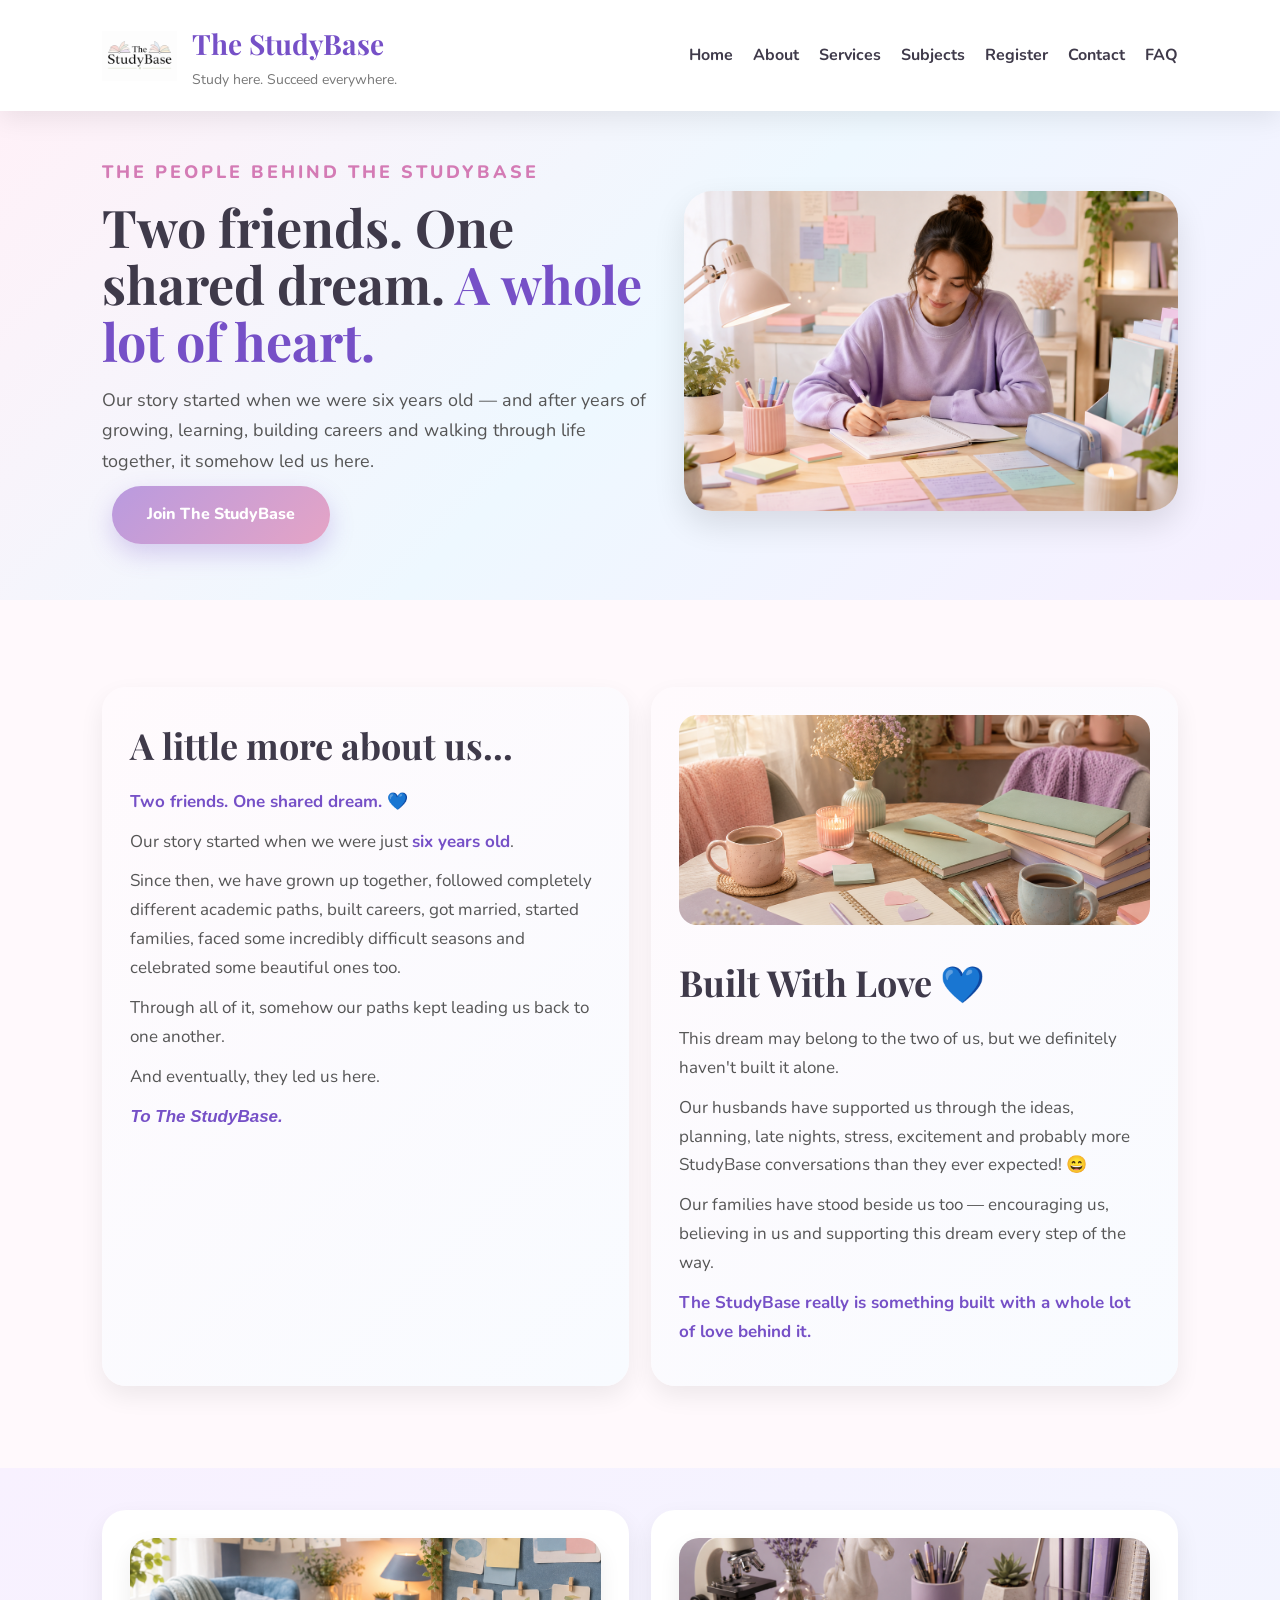
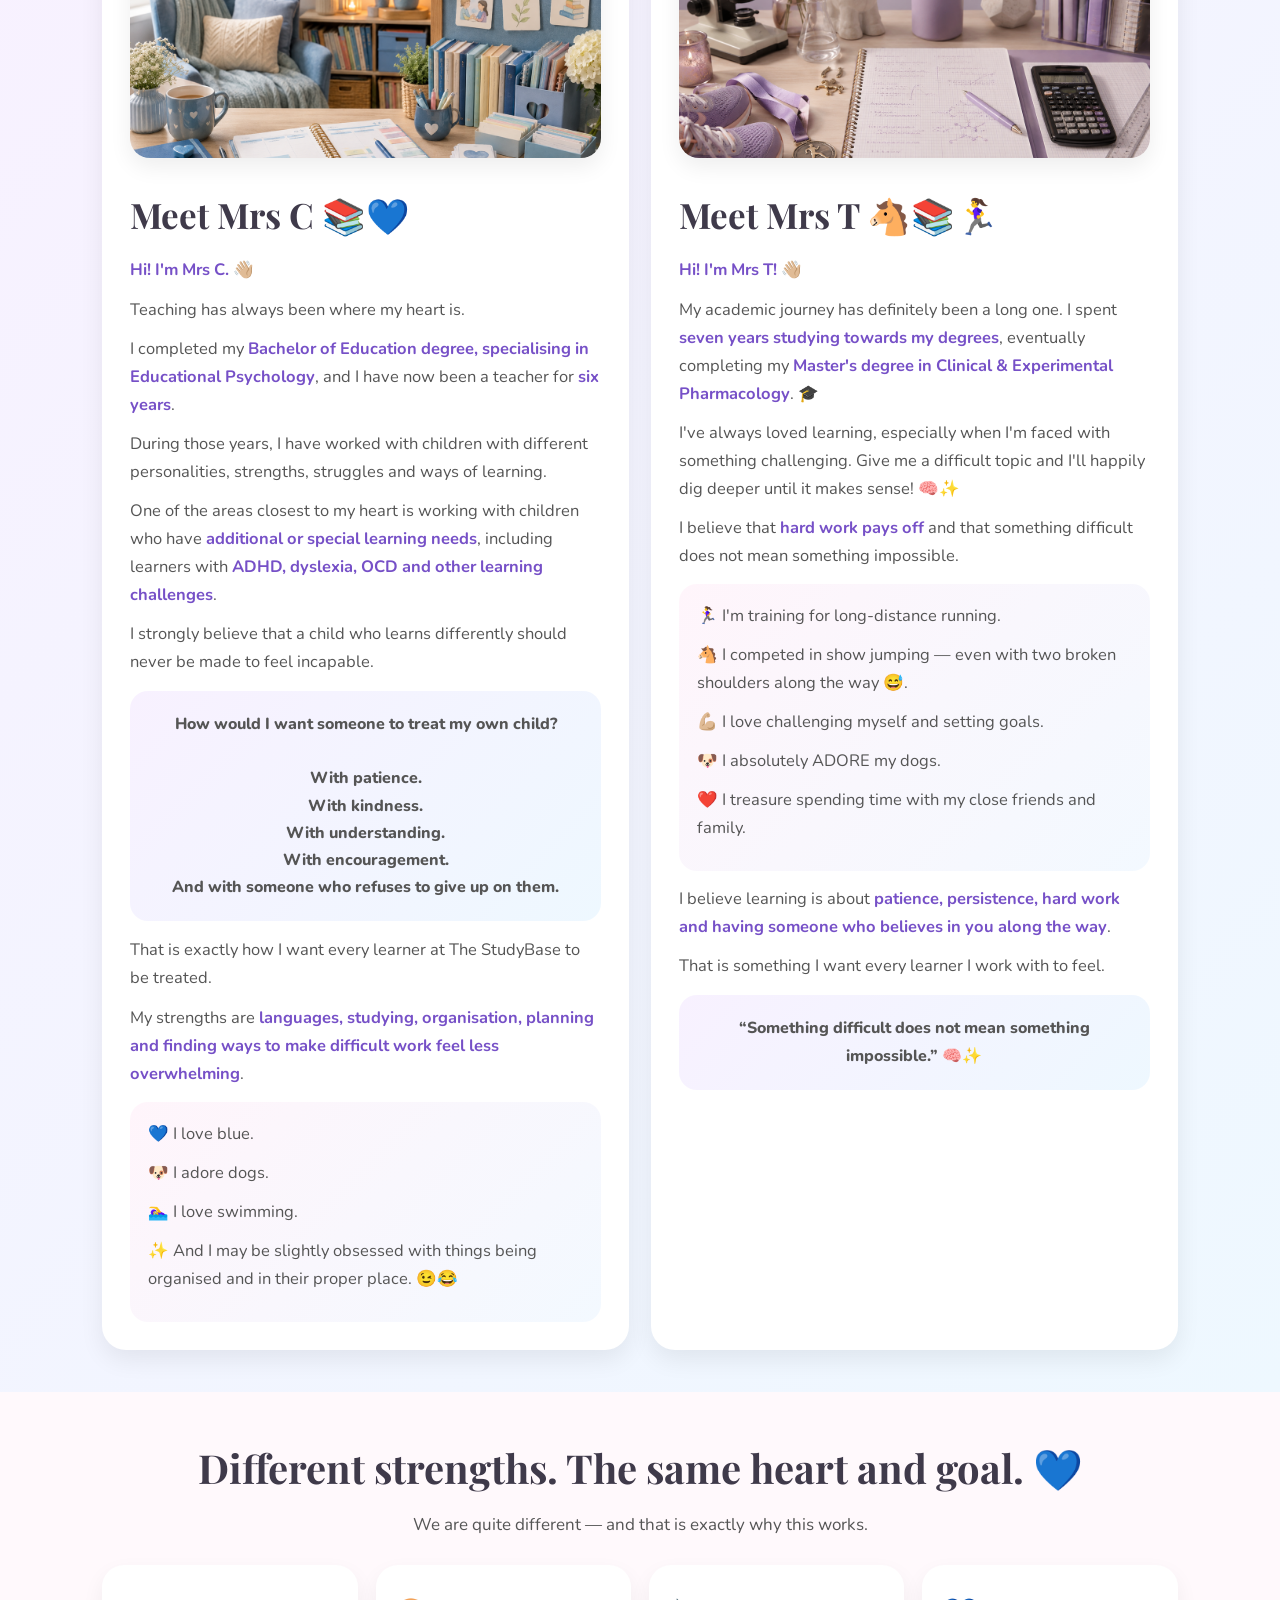
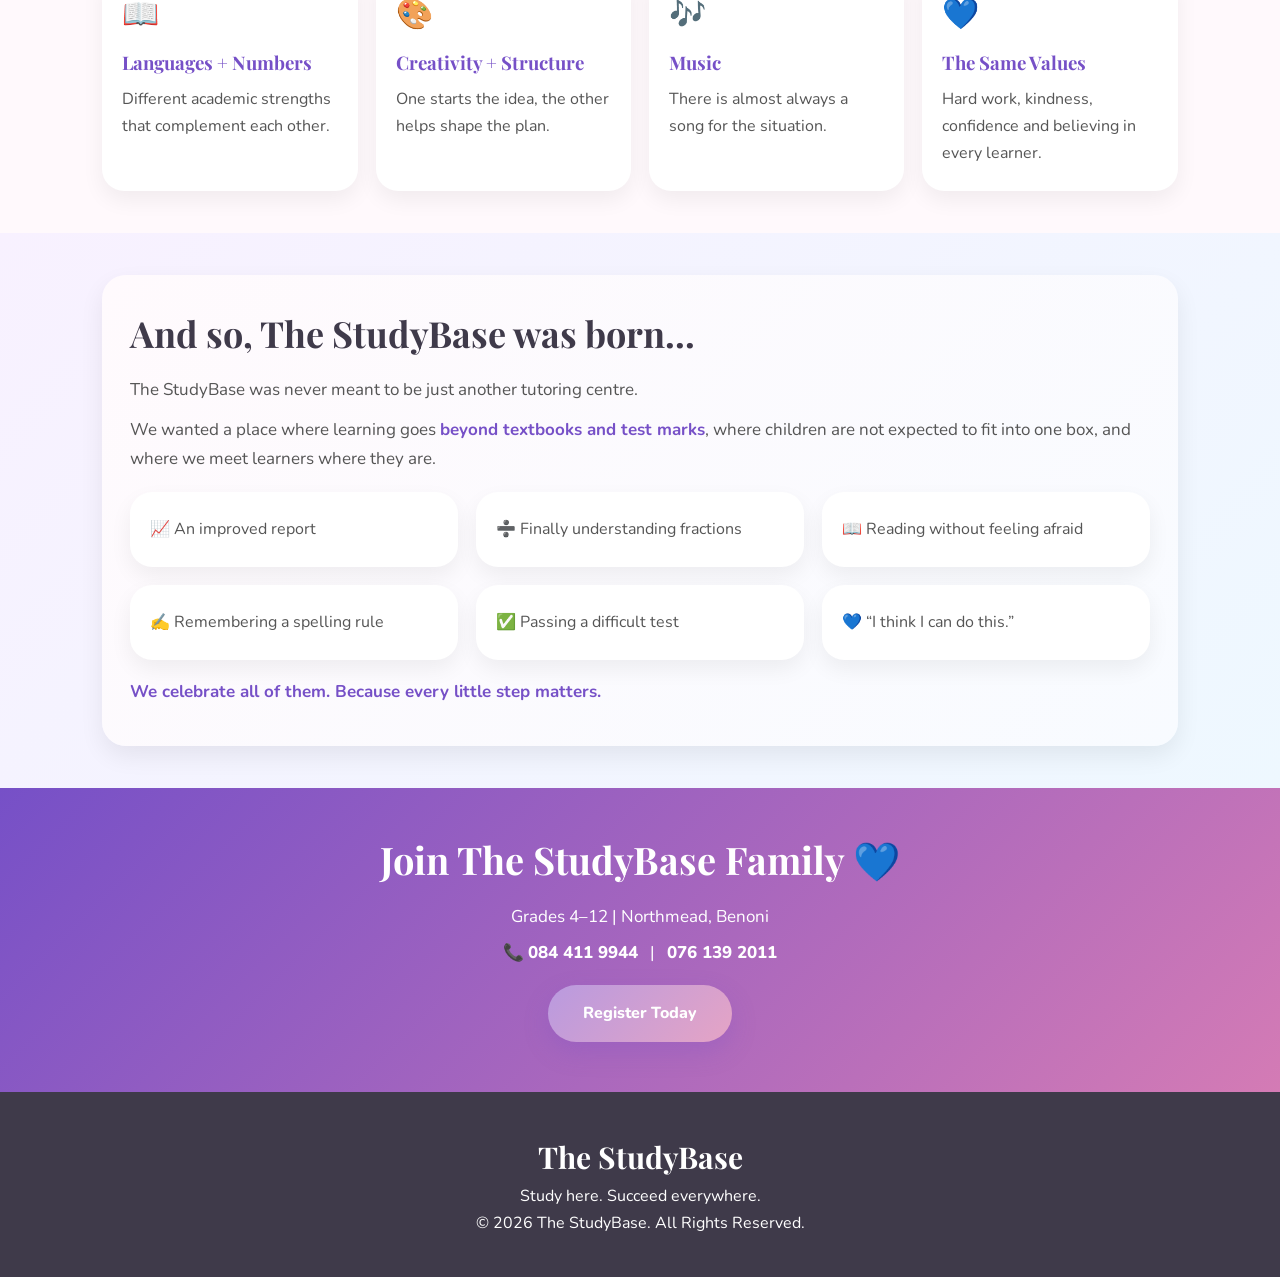
==== commit eac1c784: "Add files via upload" ====
--- a/about.html
+++ b/about.html
@@ -1,10 +1,13 @@
 <!DOCTYPE html>
 <html lang="en">
 <head>
-<meta charset="UTF-8"><meta name="viewport" content="width=device-width, initial-scale=1.0">
-<title>Contact Us | The StudyBase</title>
-<meta name="description" content="Contact The StudyBase in Northmead, Benoni for Grade 4–12 tutoring support.">
-<link rel="stylesheet" href="css/style.css"><link rel="stylesheet" href="css/responsive.css"><link href="https://fonts.googleapis.com/css2?family=Nunito:wght@300;400;600;700;800&family=Playfair+Display:wght@600;700&display=swap" rel="stylesheet">
+<meta charset="UTF-8">
+<meta name="viewport" content="width=device-width, initial-scale=1.0">
+<title>About Us | The StudyBase</title>
+<meta name="description" content="Meet the two lifelong friends behind The StudyBase in Northmead, Benoni.">
+<link rel="stylesheet" href="css/style.css">
+<link rel="stylesheet" href="css/responsive.css">
+<link href="https://fonts.googleapis.com/css2?family=Nunito:wght@300;400;600;700;800&family=Playfair+Display:wght@600;700&display=swap" rel="stylesheet">
 <style>
 
 *{box-sizing:border-box}
@@ -47,11 +50,23 @@
   .page-hero img{height:240px}
 }
 
-.contact-grid{display:grid;grid-template-columns:repeat(2,minmax(0,1fr));gap:18px}
-.contact-card{display:flex;flex-direction:column;justify-content:space-between;min-height:220px}
-.contact-actions{display:flex;flex-wrap:wrap;gap:9px;margin-top:15px}
-.contact-actions .button{margin:0}
-@media(max-width:700px){.contact-grid{grid-template-columns:1fr}}
+.about-story{display:grid;grid-template-columns:1fr 1fr;gap:22px}
+.founder-wrap{display:grid;grid-template-columns:1fr 1fr;gap:22px}
+.founder-card{background:white;padding:28px;border-radius:24px;box-shadow:0 10px 25px rgba(0,0,0,.07)}
+.founder-card h2{font-size:35px;margin-bottom:12px}
+.founder-card p{font-size:16.5px;margin-bottom:11px}
+.special{padding:20px;border-radius:18px;background:linear-gradient(135deg,#f8f1ff,#eef8ff);font-weight:800;text-align:center;line-height:1.7;margin:15px 0}
+.fact-box{padding:18px;border-radius:18px;background:linear-gradient(135deg,#fff5fb,#f3f9ff);margin-top:14px}
+@media(max-width:900px){.about-story,.founder-wrap{grid-template-columns:1fr}}
+
+.about-story-image{
+  width:100%;height:210px;object-fit:cover;border-radius:18px;margin-bottom:18px
+}
+.founder-card-image{
+  width:100%;height:220px;object-fit:cover;border-radius:20px;margin-bottom:18px;
+  box-shadow:0 9px 22px rgba(0,0,0,.07)
+}
+
 </style>
 </head>
 <body>
@@ -72,41 +87,118 @@
 </ul>
 </nav>
 </header>
+
 <section class="page-hero">
-<div><p class="welcome">GET IN TOUCH</p><h2>Contact <span>The StudyBase</span></h2><p>Questions about tutoring, subjects, availability or your learner's individual needs? We would love to hear from you.</p><a href="register.html" class="button">Register Your Learner</a><a href="https://wa.me/27844119944" class="button secondary" target="_blank" rel="noopener noreferrer">WhatsApp Us</a></div>
-<div><img src="images/study2.png" alt="Organised study desk with books and stationery"></div>
+<div>
+<p class="welcome">THE PEOPLE BEHIND THE STUDYBASE</p>
+<h2>Two friends. One shared dream. <span>A whole lot of heart.</span></h2>
+<p>Our story started when we were six years old — and after years of growing, learning, building careers and walking through life together, it somehow led us here.</p>
+<a href="register.html" class="button">Join The StudyBase</a>
+</div>
+<div><img src="images/about-hero.png" alt="Warm and welcoming StudyBase learning space"></div>
 </section>
 
 <section class="page-section">
-<h2 class="section-title">Get In Touch</h2>
-<div class="contact-grid">
-<div class="soft-card contact-card"><div><h3>📍 Visit Us</h3><p><strong>Northmead, Benoni, Gauteng</strong></p><p>Tutoring sessions are arranged by appointment.</p></div><div class="contact-actions"><a href="register.html" class="button">Register</a></div></div>
-<div class="soft-card contact-card"><div><h3>📞 Call Us</h3><p><strong>084 411 9944</strong></p><p><strong>076 139 2011</strong></p></div><div class="contact-actions"><a href="tel:+27844119944" class="button">Call 084</a><a href="tel:+27761392011" class="button secondary">Call 076</a></div></div>
-<div class="soft-card contact-card"><div><h3>💬 WhatsApp</h3><p>Send us a message and we will get back to you.</p></div><div class="contact-actions"><a href="https://wa.me/27844119944" class="button" target="_blank" rel="noopener noreferrer">WhatsApp 084</a><a href="https://wa.me/27761392011" class="button secondary" target="_blank" rel="noopener noreferrer">WhatsApp 076</a></div></div>
-<div class="soft-card contact-card"><div><h3>📧 Email</h3><p><strong>TheStudyBase01@gmail.com</strong></p><p>Perfect for longer questions or detailed learner information.</p></div><div class="contact-actions"><a href="mailto:TheStudyBase01@gmail.com" class="button">Send Email</a></div></div>
+<div class="about-story">
+<div class="panel">
+<h2>A little more about us...</h2>
+<p><strong>Two friends. One shared dream. 💙</strong></p>
+<p>Our story started when we were just <strong>six years old</strong>.</p>
+<p>Since then, we have grown up together, followed completely different academic paths, built careers, got married, started families, faced some incredibly difficult seasons and celebrated some beautiful ones too.</p>
+<p>Through all of it, somehow our paths kept leading us back to one another.</p>
+<p>And eventually, they led us here.</p>
+<p><strong><em>To The StudyBase.</em></strong></p>
+</div>
+<div class="panel">
+<img class="about-story-image" src="images/about-story.png" alt="Coffee, notebooks and planning materials representing the StudyBase story">
+<h2>Built With Love 💙</h2>
+<p>This dream may belong to the two of us, but we definitely haven't built it alone.</p>
+<p>Our husbands have supported us through the ideas, planning, late nights, stress, excitement and probably more StudyBase conversations than they ever expected! 😄</p>
+<p>Our families have stood beside us too — encouraging us, believing in us and supporting this dream every step of the way.</p>
+<p><strong>The StudyBase really is something built with a whole lot of love behind it.</strong></p>
+</div>
 </div>
 </section>
 
 <section class="page-section soft">
-<div class="split">
-<div class="panel"><h2>Our Learning Centre 💙</h2><p>A welcoming environment where learners can ask questions, build confidence and work towards academic success.</p><p>We want learners to feel comfortable making mistakes and trying again.</p></div>
-<div class="panel"><h2>Business Hours ⏰</h2><p><strong>Monday – Friday:</strong> 14:00 – 18:00</p><p><strong>Saturday:</strong> By appointment</p><p>Not sure where to start? Tell us the learner's grade and what they are struggling with.</p></div>
+<div class="founder-wrap">
+<div class="founder-card">
+<img class="founder-card-image" src="images/mrs-c.png" alt="Language, teaching and organisation themed study desk">
+<h2>Meet Mrs C 📚💙</h2>
+<p><strong>Hi! I'm Mrs C. 👋🏼</strong></p>
+<p>Teaching has always been where my heart is.</p>
+<p>I completed my <strong>Bachelor of Education degree, specialising in Educational Psychology</strong>, and I have now been a teacher for <strong>six years</strong>.</p>
+<p>During those years, I have worked with children with different personalities, strengths, struggles and ways of learning.</p>
+<p>One of the areas closest to my heart is working with children who have <strong>additional or special learning needs</strong>, including learners with <strong>ADHD, dyslexia, OCD and other learning challenges</strong>.</p>
+<p>I strongly believe that a child who learns differently should never be made to feel incapable.</p>
+<div class="special">How would I want someone to treat my own child?<br><br>With patience.<br>With kindness.<br>With understanding.<br>With encouragement.<br>And with someone who refuses to give up on them.</div>
+<p>That is exactly how I want every learner at The StudyBase to be treated.</p>
+<p>My strengths are <strong>languages, studying, organisation, planning and finding ways to make difficult work feel less overwhelming</strong>.</p>
+<div class="fact-box">
+<p>💙 I love blue.</p><p>🐶 I adore dogs.</p><p>🏊‍♀️ I love swimming.</p><p>✨ And I may be slightly obsessed with things being organised and in their proper place. 😉😂</p>
+</div>
+</div>
+
+<div class="founder-card">
+<img class="founder-card-image" src="images/mrs-t.png" alt="Science, study and goal-setting themed desk">
+<h2>Meet Mrs T 🐴📚🏃‍♀️</h2>
+<p><strong>Hi! I'm Mrs T! 👋🏼</strong></p>
+<p>My academic journey has definitely been a long one. I spent <strong>seven years studying towards my degrees</strong>, eventually completing my <strong>Master's degree in Clinical &amp; Experimental Pharmacology</strong>. 🎓</p>
+<p>I've always loved learning, especially when I'm faced with something challenging. Give me a difficult topic and I'll happily dig deeper until it makes sense! 🧠✨</p>
+<p>I believe that <strong>hard work pays off</strong> and that something difficult does not mean something impossible.</p>
+<div class="fact-box">
+<p>🏃‍♀️ I'm training for long-distance running.</p>
+<p>🐴 I competed in show jumping — even with two broken shoulders along the way 😅.</p>
+<p>💪🏼 I love challenging myself and setting goals.</p>
+<p>🐶 I absolutely ADORE my dogs.</p>
+<p>❤️ I treasure spending time with my close friends and family.</p>
+</div>
+<p style="margin-top:14px;">I believe learning is about <strong>patience, persistence, hard work and having someone who believes in you along the way</strong>.</p>
+<p>That is something I want every learner I work with to feel.</p>
+<div class="special">“Something difficult does not mean something impossible.” 🧠✨</div>
+</div>
 </div>
 </section>
 
 <section class="page-section">
-<div class="grid-3">
-<div class="soft-card"><span class="icon">💜</span><h3>Personal Support</h3><p>We take time to understand the learner.</p></div>
-<div class="soft-card"><span class="icon">📚</span><h3>Grades 4–12</h3><p>Support across a wide range of school subjects.</p></div>
-<div class="soft-card"><span class="icon">🌱</span><h3>Confidence First</h3><p>We want learners to leave believing they can do it.</p></div>
-</div>
-</section>
-
-<section class="final-cta"><h2>Ready To Get Started?</h2><p>📞 <a class="contact-link" href="tel:+27844119944">084 411 9944</a> | <a class="contact-link" href="tel:+27761392011">076 139 2011</a></p><p>📧 <a class="contact-link" href="mailto:TheStudyBase01@gmail.com">TheStudyBase01@gmail.com</a></p><a href="register.html" class="button">Register Your Learner</a></section>
+<h2 class="section-title">Different strengths. The same heart and goal. 💙</h2>
+<p class="section-intro">We are quite different — and that is exactly why this works.</p>
+<div class="grid-4">
+<div class="soft-card"><span class="icon">📖</span><h3>Languages + Numbers</h3><p>Different academic strengths that complement each other.</p></div>
+<div class="soft-card"><span class="icon">🎨</span><h3>Creativity + Structure</h3><p>One starts the idea, the other helps shape the plan.</p></div>
+<div class="soft-card"><span class="icon">🎶</span><h3>Music</h3><p>There is almost always a song for the situation.</p></div>
+<div class="soft-card"><span class="icon">💙</span><h3>The Same Values</h3><p>Hard work, kindness, confidence and believing in every learner.</p></div>
+</div>
+</section>
+
+<section class="page-section soft">
+<div class="panel">
+<h2>And so, The StudyBase was born...</h2>
+<p>The StudyBase was never meant to be just another tutoring centre.</p>
+<p>We wanted a place where learning goes <strong>beyond textbooks and test marks</strong>, where children are not expected to fit into one box, and where we meet learners where they are.</p>
+<div class="grid-3" style="margin-top:18px">
+<div class="soft-card">📈 An improved report</div>
+<div class="soft-card">➗ Finally understanding fractions</div>
+<div class="soft-card">📖 Reading without feeling afraid</div>
+<div class="soft-card">✍️ Remembering a spelling rule</div>
+<div class="soft-card">✅ Passing a difficult test</div>
+<div class="soft-card">💙 “I think I can do this.”</div>
+</div>
+<p style="margin-top:18px"><strong>We celebrate all of them. Because every little step matters.</strong></p>
+</div>
+</section>
+
+<section class="final-cta">
+<h2>Join The StudyBase Family 💙</h2>
+<p>Grades 4–12 | Northmead, Benoni</p>
+<p>📞 <a class="contact-link" href="tel:+27844119944">084 411 9944</a> &nbsp; | &nbsp; <a class="contact-link" href="tel:+27761392011">076 139 2011</a></p>
+<a href="register.html" class="button">Register Today</a>
+</section>
 <footer>
 <h3>The StudyBase</h3>
 <p>Study here. Succeed everywhere.</p>
 <p>© 2026 The StudyBase. All Rights Reserved.</p>
 </footer>
 <script src="js/script.js"></script>
-</body></html>
+</body>
+</html>
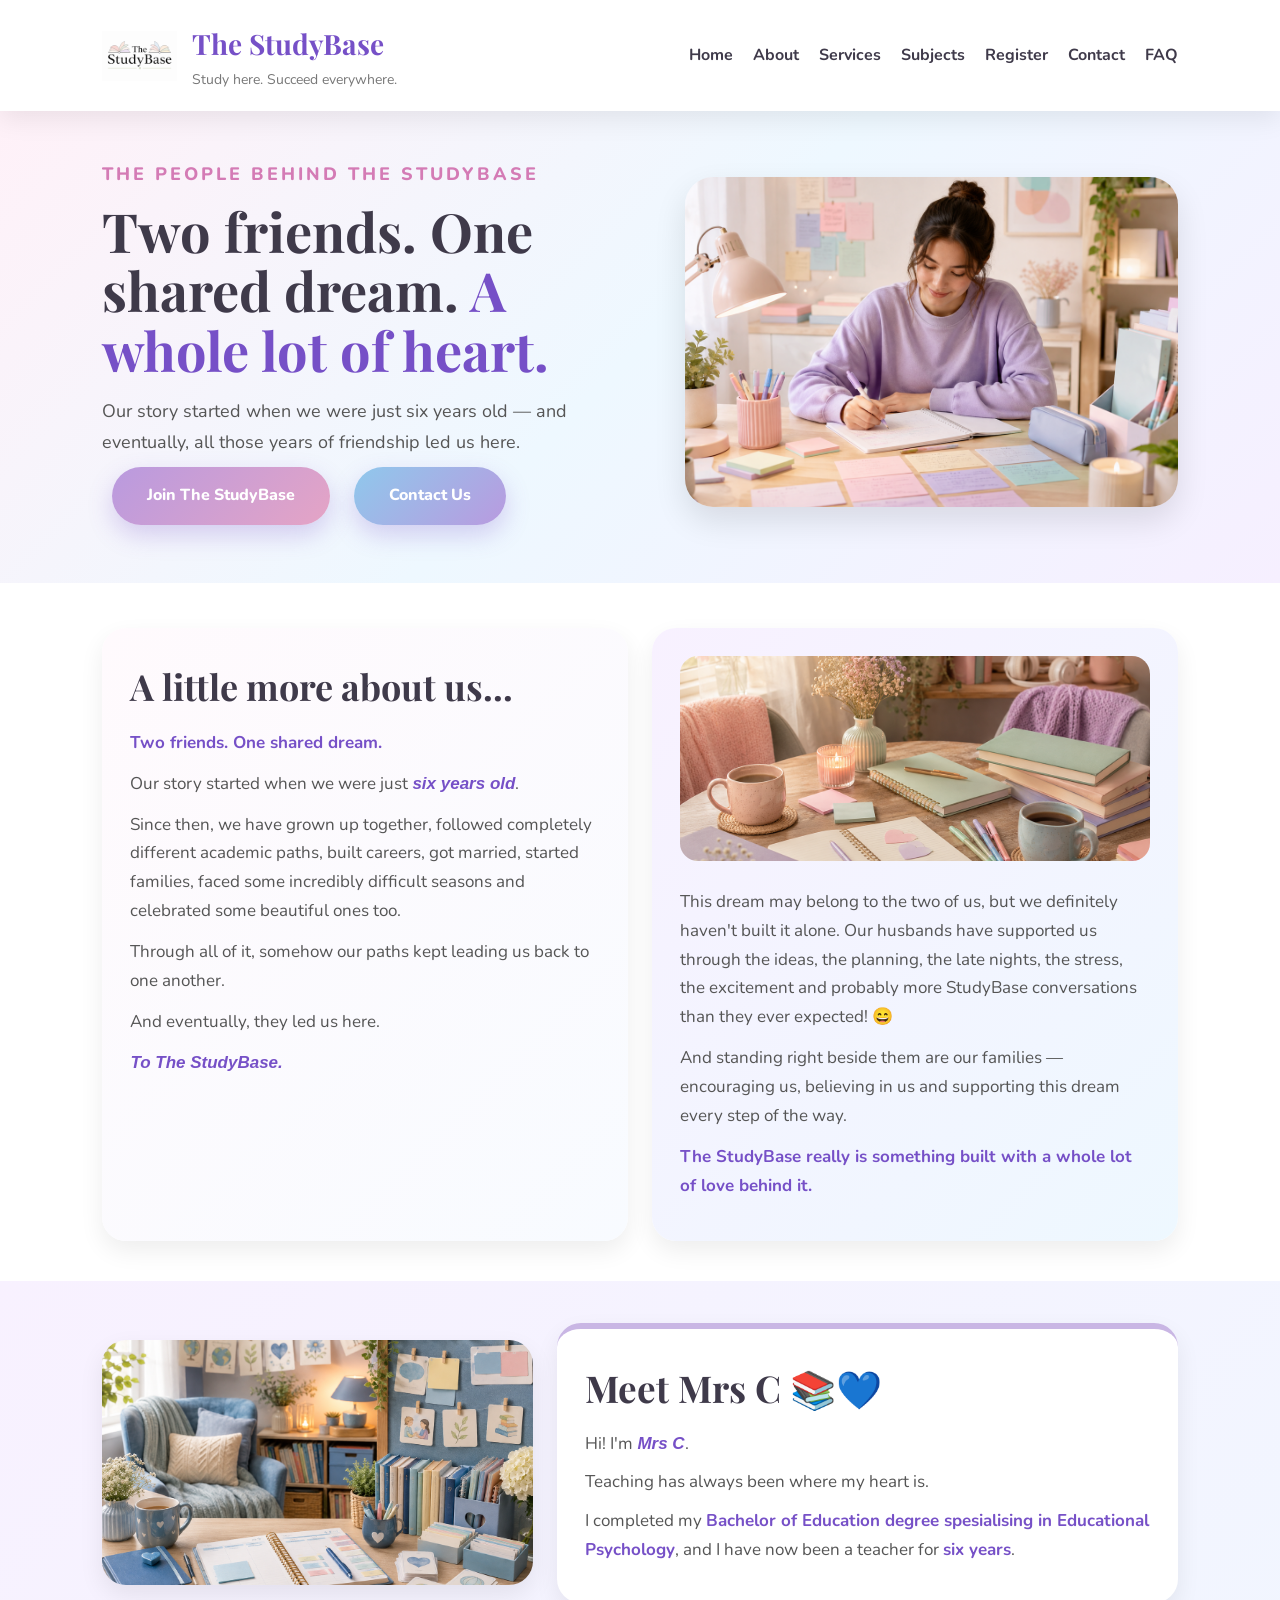
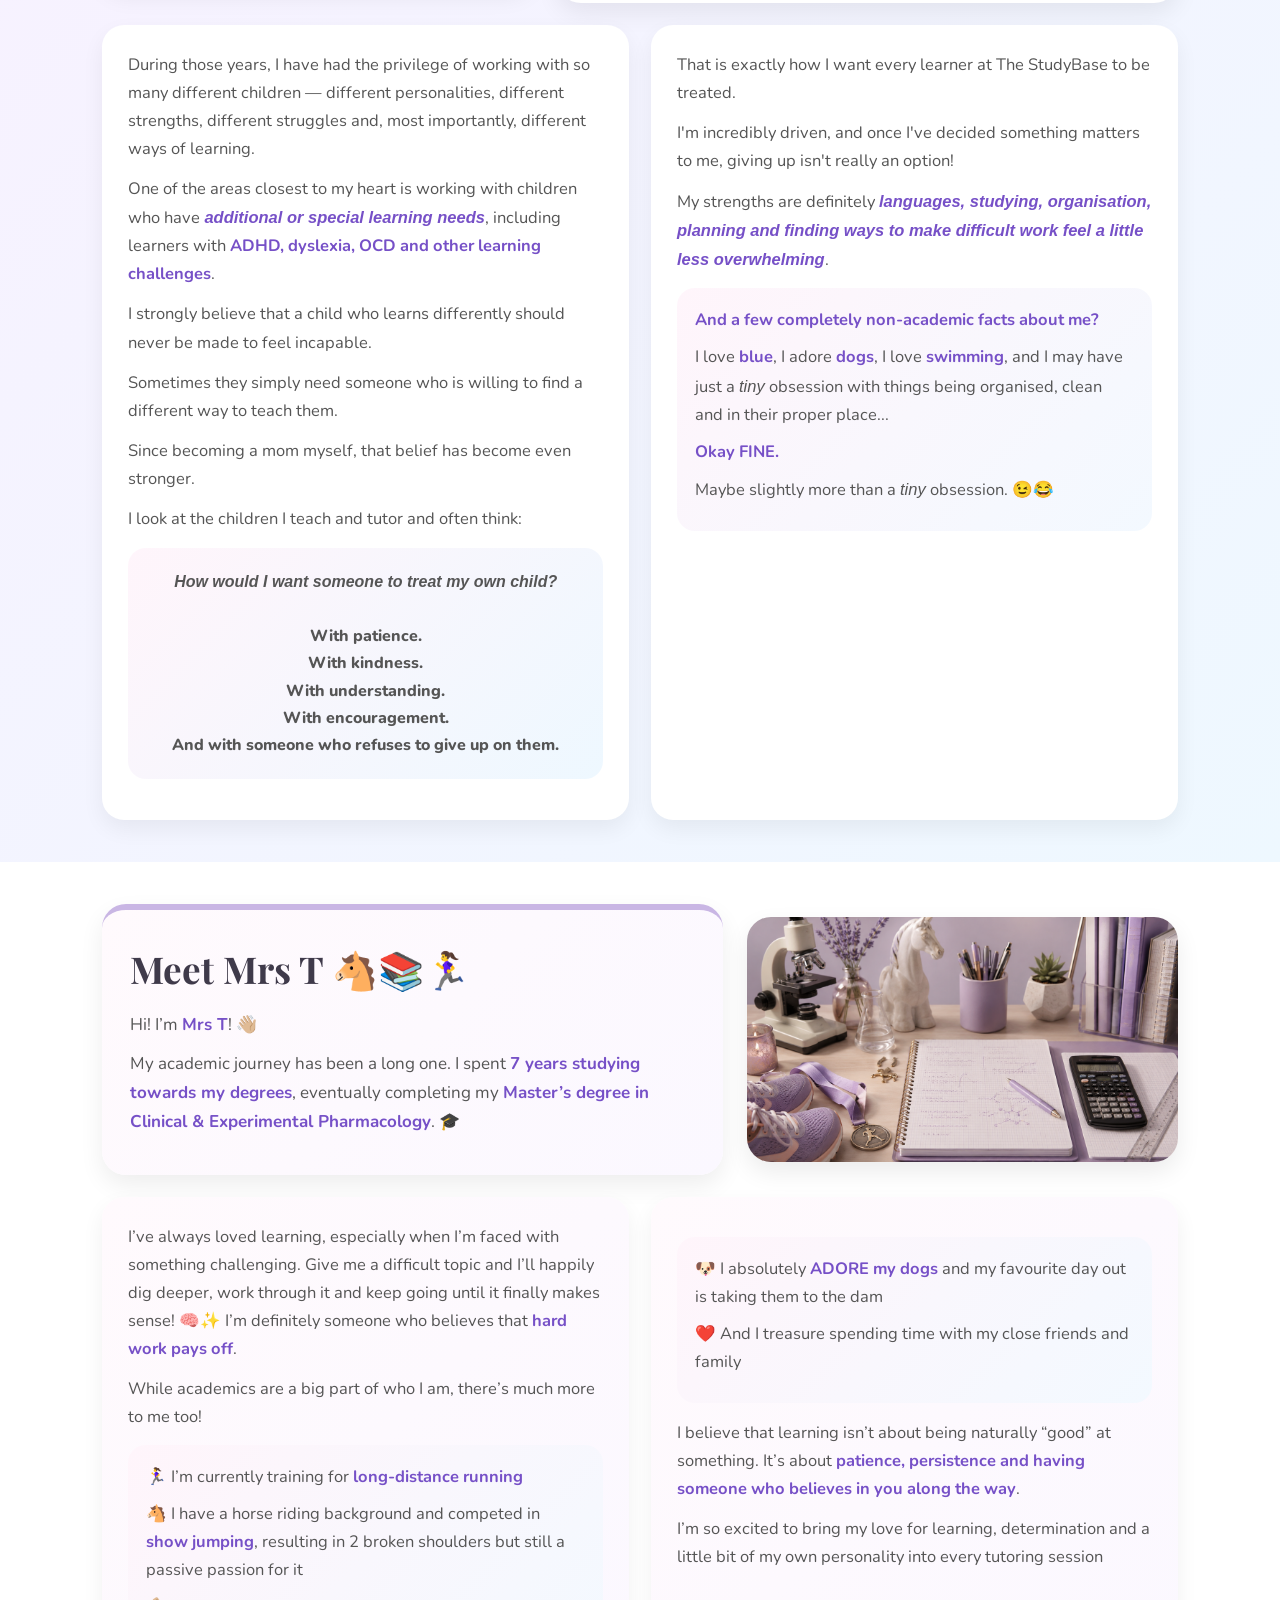
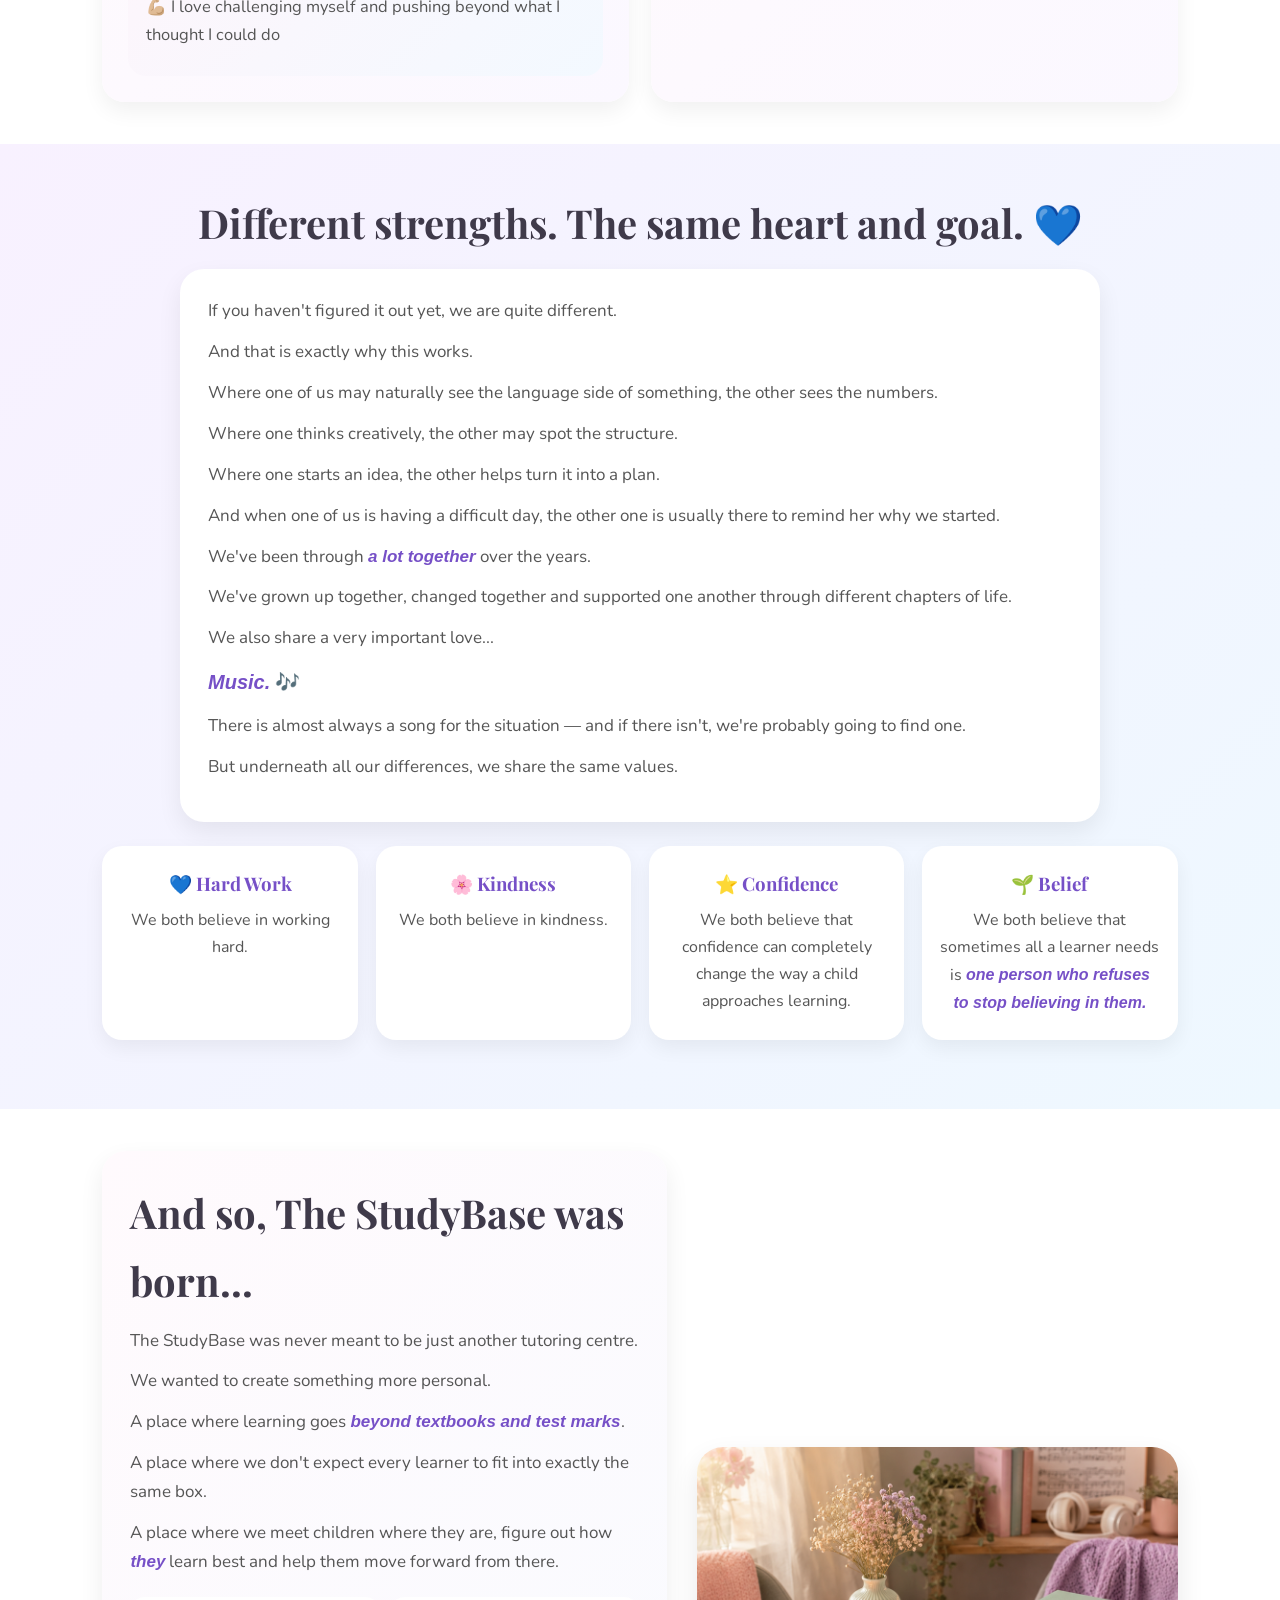
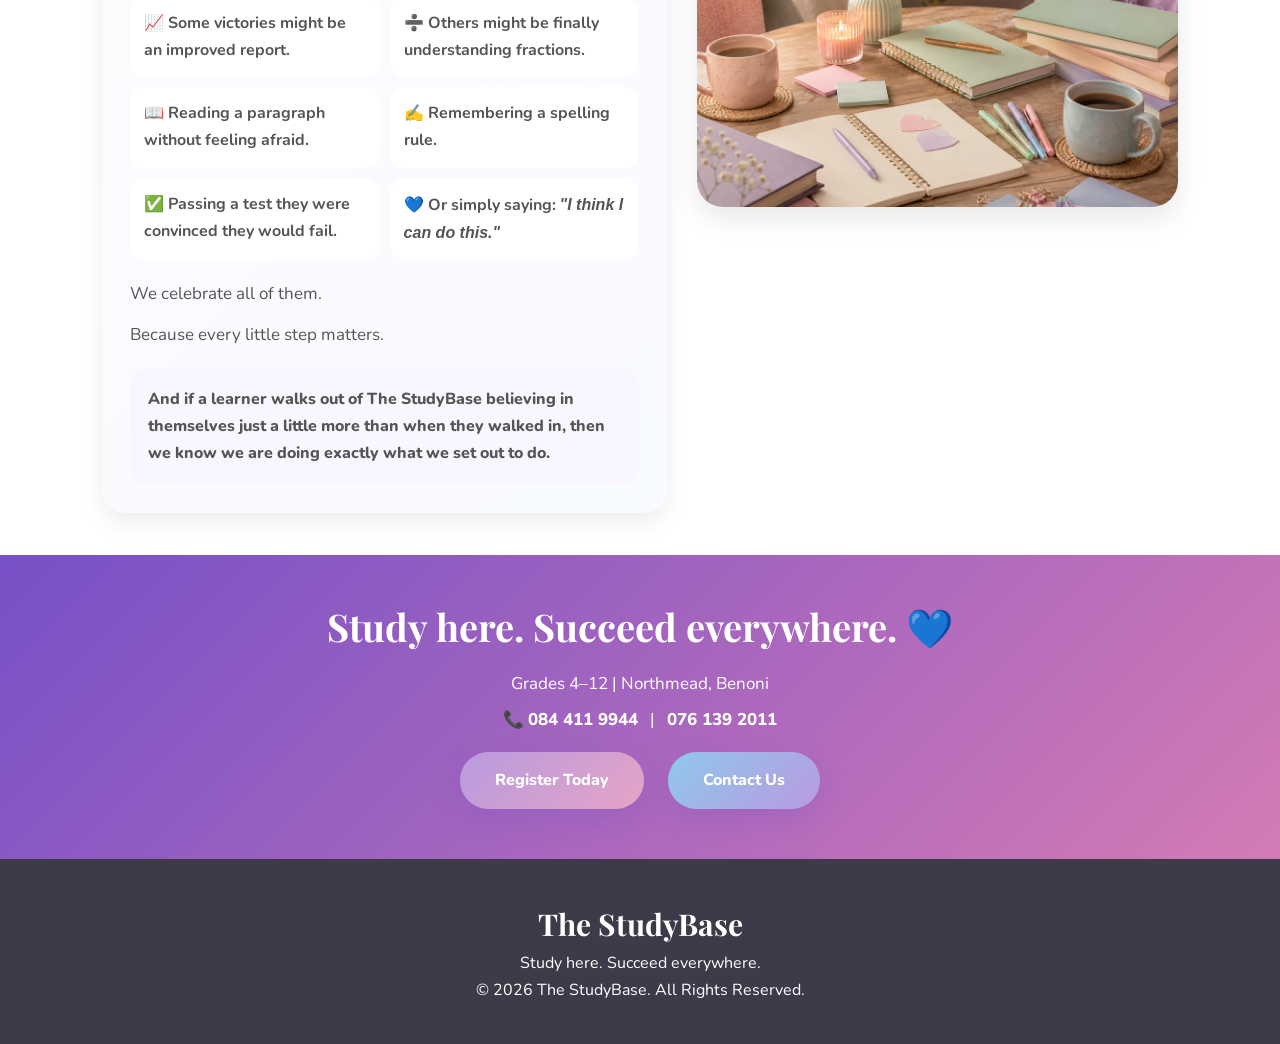
==== commit 36fddb2d: "Update about.html" ====
--- a/about.html
+++ b/about.html
@@ -1,80 +1,408 @@
 <!DOCTYPE html>
 <html lang="en">
+
 <head>
 <meta charset="UTF-8">
 <meta name="viewport" content="width=device-width, initial-scale=1.0">
+
 <title>About Us | The StudyBase</title>
-<meta name="description" content="Meet the two lifelong friends behind The StudyBase in Northmead, Benoni.">
+<meta name="description" content="Meet Mrs C and Mrs T, the two lifelong friends behind The StudyBase in Northmead, Benoni.">
+
 <link rel="stylesheet" href="css/style.css">
 <link rel="stylesheet" href="css/responsive.css">
+
 <link href="https://fonts.googleapis.com/css2?family=Nunito:wght@300;400;600;700;800&family=Playfair+Display:wght@600;700&display=swap" rel="stylesheet">
+
 <style>
 
-*{box-sizing:border-box}
-.page-hero{
-  display:grid;grid-template-columns:1.05fr .95fr;gap:36px;align-items:center;
-  padding:46px 8%;background:linear-gradient(135deg,#fff1f8,#eef8ff,#f6efff)
-}
-.page-hero h2{font-size:52px;line-height:1.1;margin:10px 0 15px}
-.page-hero h2 span{color:#7650c7}
-.page-hero p{font-size:18px;max-width:700px}
-.page-hero img{width:100%;height:320px;object-fit:cover;border-radius:28px;box-shadow:0 14px 32px rgba(0,0,0,.11)}
-.page-section{padding:42px 8%}
-.page-section.soft{background:linear-gradient(135deg,#f8f1ff,#eef8ff)}
-.section-title{text-align:center;font-size:40px;margin-bottom:9px}
-.section-intro{text-align:center;max-width:830px;margin:0 auto 25px;font-size:17px}
-.grid-4{display:grid;grid-template-columns:repeat(4,minmax(0,1fr));gap:18px}
-.grid-3{display:grid;grid-template-columns:repeat(3,minmax(0,1fr));gap:18px}
-.grid-2{display:grid;grid-template-columns:repeat(2,minmax(0,1fr));gap:22px}
-.soft-card{background:white;padding:24px 20px;border-radius:22px;box-shadow:0 9px 22px rgba(0,0,0,.06)}
-.soft-card h3{color:#7650c7;margin-bottom:7px}
-.icon{display:block;font-size:30px;margin-bottom:7px}
-.split{display:grid;grid-template-columns:1fr 1fr;gap:30px;align-items:center}
-.panel{padding:28px;border-radius:24px;background:linear-gradient(135deg,#fffafd,#f8fbff);box-shadow:0 10px 25px rgba(0,0,0,.07)}
-.panel h2{font-size:36px;margin-bottom:12px}
-.panel p{font-size:17px;margin-bottom:11px}
-.final-cta{padding:40px 8%;text-align:center;background:linear-gradient(135deg,#7650c7,#d47bb5);color:white}
-.final-cta h2{color:white;font-size:38px;margin-bottom:10px}
-.final-cta p{margin:7px 0;font-size:17px}
-.final-cta a.contact-link{color:white;text-decoration:none;font-weight:800}
-@media(max-width:1000px){
-  .page-hero,.split{grid-template-columns:1fr}
-  .grid-4{grid-template-columns:repeat(2,minmax(0,1fr))}
-  .grid-3{grid-template-columns:repeat(2,minmax(0,1fr))}
-}
+/* ==========================
+   ABOUT PAGE - FULL STORY VERSION
+========================== */
+
+.about-page *{
+    box-sizing:border-box;
+}
+
+.about-hero{
+    display:grid;
+    grid-template-columns:1.05fr .95fr;
+    gap:38px;
+    align-items:center;
+    padding:48px 8%;
+    background:linear-gradient(135deg,#fff1f8,#eef8ff,#f6efff);
+}
+
+.about-hero h2{
+    font-size:54px;
+    line-height:1.1;
+    margin:12px 0 16px;
+}
+
+.about-hero h2 span{
+    color:#7650c7;
+}
+
+.about-hero p{
+    font-size:18px;
+    max-width:700px;
+}
+
+.about-hero img{
+    width:100%;
+    height:330px;
+    object-fit:cover;
+    border-radius:28px;
+    box-shadow:0 14px 32px rgba(0,0,0,.11);
+}
+
+.about-story{
+    padding:42px 8%;
+    background:white;
+}
+
+.story-grid{
+    display:grid;
+    grid-template-columns:1fr 1fr;
+    gap:24px;
+    align-items:stretch;
+}
+
+.story-card,
+.family-card{
+    padding:28px;
+    border-radius:24px;
+    box-shadow:0 10px 25px rgba(0,0,0,.07);
+}
+
+.story-card{
+    background:linear-gradient(135deg,#fffafd,#f8fbff);
+}
+
+.family-card{
+    background:linear-gradient(135deg,#f8f1ff,#eef8ff);
+}
+
+.story-card h2,
+.family-card h2{
+    font-size:36px;
+    margin-bottom:12px;
+}
+
+.story-card p,
+.family-card p{
+    font-size:17px;
+    margin-bottom:12px;
+}
+
+.family-card img{
+    width:100%;
+    height:205px;
+    object-fit:cover;
+    border-radius:18px;
+    margin-bottom:18px;
+}
+
+.founder-section{
+    padding:42px 8%;
+    background:linear-gradient(135deg,#f8f1ff,#eef8ff);
+}
+
+.founder-section.alt{
+    background:white;
+}
+
+.founder-top{
+    display:grid;
+    grid-template-columns:.82fr 1.18fr;
+    gap:24px;
+    align-items:center;
+    margin-bottom:22px;
+}
+
+.founder-section.alt .founder-top{
+    grid-template-columns:1.18fr .82fr;
+}
+
+.founder-top img{
+    width:100%;
+    height:245px;
+    object-fit:cover;
+    border-radius:24px;
+    box-shadow:0 10px 25px rgba(0,0,0,.08);
+}
+
+.founder-intro{
+    background:white;
+    padding:28px;
+    border-radius:24px;
+    box-shadow:0 10px 25px rgba(0,0,0,.07);
+    border-top:6px solid #c9b6e4;
+}
+
+.founder-section.alt .founder-intro{
+    background:linear-gradient(135deg,#fffafd,#fbf8ff);
+}
+
+.founder-intro h2{
+    font-size:37px;
+    margin-bottom:10px;
+}
+
+.founder-intro p{
+    font-size:17px;
+    margin-bottom:10px;
+}
+
+.founder-body{
+    display:grid;
+    grid-template-columns:1fr 1fr;
+    gap:22px;
+}
+
+.founder-card{
+    background:white;
+    padding:26px;
+    border-radius:22px;
+    box-shadow:0 9px 22px rgba(0,0,0,.06);
+}
+
+.founder-section.alt .founder-card{
+    background:linear-gradient(135deg,#fffafd,#fbf8ff);
+}
+
+.founder-card p{
+    font-size:16.5px;
+    margin-bottom:12px;
+}
+
+.special-message{
+    padding:20px;
+    margin:15px 0;
+    border-radius:18px;
+    background:linear-gradient(135deg,#fff5fb,#eef8ff);
+    text-align:center;
+    font-weight:800;
+    line-height:1.7;
+}
+
+.personal-facts{
+    padding:18px;
+    margin-top:14px;
+    border-radius:18px;
+    background:linear-gradient(135deg,#fff5fb,#f3f9ff);
+}
+
+.personal-facts p{
+    margin-bottom:9px;
+}
+
+.shared-section{
+    padding:42px 8%;
+    background:linear-gradient(135deg,#f8f1ff,#eef8ff);
+}
+
+.shared-section h2{
+    text-align:center;
+    font-size:40px;
+    margin-bottom:12px;
+}
+
+.shared-intro{
+    max-width:900px;
+    margin:0 auto 24px;
+    text-align:center;
+    font-size:17px;
+}
+
+.shared-grid{
+    display:grid;
+    grid-template-columns:repeat(4,minmax(0,1fr));
+    gap:18px;
+    margin:24px 0;
+}
+
+.shared-card{
+    background:white;
+    padding:22px 18px;
+    border-radius:20px;
+    box-shadow:0 8px 20px rgba(0,0,0,.06);
+    text-align:center;
+}
+
+.shared-card h3{
+    color:#7650c7;
+    margin-bottom:7px;
+}
+
+.shared-story{
+    max-width:920px;
+    margin:0 auto;
+    background:white;
+    padding:28px;
+    border-radius:24px;
+    box-shadow:0 10px 25px rgba(0,0,0,.07);
+}
+
+.shared-story p{
+    font-size:17px;
+    margin-bottom:12px;
+}
+
+.born-section{
+    padding:42px 8%;
+    background:white;
+}
+
+.born-wrap{
+    display:grid;
+    grid-template-columns:1.08fr .92fr;
+    gap:30px;
+    align-items:center;
+}
+
+.born-copy{
+    background:linear-gradient(135deg,#fffafd,#f8fbff);
+    padding:28px;
+    border-radius:24px;
+    box-shadow:0 10px 25px rgba(0,0,0,.07);
+}
+
+.born-copy h2{
+    font-size:40px;
+    margin-bottom:12px;
+}
+
+.born-copy p{
+    font-size:17px;
+    margin-bottom:12px;
+}
+
+.born-image img{
+    width:100%;
+    height:360px;
+    object-fit:cover;
+    border-radius:26px;
+    box-shadow:0 12px 28px rgba(0,0,0,.09);
+}
+
+.victories{
+    display:grid;
+    grid-template-columns:repeat(2,minmax(0,1fr));
+    gap:10px;
+    margin:20px 0;
+}
+
+.victory{
+    padding:13px 14px;
+    border-radius:15px;
+    background:white;
+    font-weight:700;
+}
+
+.final-belief{
+    padding:18px;
+    margin-top:18px;
+    border-radius:17px;
+    background:#faf6ff;
+    font-weight:800;
+}
+
+.about-final{
+    padding:40px 8%;
+    text-align:center;
+    background:linear-gradient(135deg,#7650c7,#d47bb5);
+    color:white;
+}
+
+.about-final h2{
+    color:white;
+    font-size:38px;
+    margin-bottom:10px;
+}
+
+.about-final p{
+    margin:7px 0;
+    font-size:17px;
+}
+
+.about-final a.contact-link{
+    color:white;
+    text-decoration:none;
+    font-weight:800;
+}
+
+@media(max-width:950px){
+
+    .about-hero,
+    .story-grid,
+    .founder-top,
+    .founder-section.alt .founder-top,
+    .born-wrap{
+        grid-template-columns:1fr;
+    }
+
+    .founder-body,
+    .shared-grid{
+        grid-template-columns:repeat(2,minmax(0,1fr));
+    }
+
+}
+
 @media(max-width:650px){
-  .page-hero,.page-section,.final-cta{padding:32px 5%}
-  .page-hero h2{font-size:39px}
-  .section-title,.panel h2,.final-cta h2{font-size:30px}
-  .grid-4,.grid-3,.grid-2{grid-template-columns:1fr}
-  .page-hero img{height:240px}
-}
-
-.about-story{display:grid;grid-template-columns:1fr 1fr;gap:22px}
-.founder-wrap{display:grid;grid-template-columns:1fr 1fr;gap:22px}
-.founder-card{background:white;padding:28px;border-radius:24px;box-shadow:0 10px 25px rgba(0,0,0,.07)}
-.founder-card h2{font-size:35px;margin-bottom:12px}
-.founder-card p{font-size:16.5px;margin-bottom:11px}
-.special{padding:20px;border-radius:18px;background:linear-gradient(135deg,#f8f1ff,#eef8ff);font-weight:800;text-align:center;line-height:1.7;margin:15px 0}
-.fact-box{padding:18px;border-radius:18px;background:linear-gradient(135deg,#fff5fb,#f3f9ff);margin-top:14px}
-@media(max-width:900px){.about-story,.founder-wrap{grid-template-columns:1fr}}
-
-.about-story-image{
-  width:100%;height:210px;object-fit:cover;border-radius:18px;margin-bottom:18px
-}
-.founder-card-image{
-  width:100%;height:220px;object-fit:cover;border-radius:20px;margin-bottom:18px;
-  box-shadow:0 9px 22px rgba(0,0,0,.07)
+
+    .about-hero,
+    .about-story,
+    .founder-section,
+    .shared-section,
+    .born-section,
+    .about-final{
+        padding:32px 5%;
+    }
+
+    .about-hero h2{
+        font-size:39px;
+    }
+
+    .story-card h2,
+    .family-card h2,
+    .founder-intro h2,
+    .shared-section h2,
+    .born-copy h2,
+    .about-final h2{
+        font-size:30px;
+    }
+
+    .founder-body,
+    .shared-grid,
+    .victories{
+        grid-template-columns:1fr;
+    }
+
+    .about-hero img,
+    .founder-top img,
+    .born-image img{
+        height:240px;
+    }
+
 }
 
 </style>
 </head>
-<body>
+
+<body class="about-page">
+
 <header>
+
 <div class="logo-area">
 <img src="images/logo.png" alt="The StudyBase Logo">
-<div><h1>The StudyBase</h1><p>Study here. Succeed everywhere.</p></div>
-</div>
+
+<div>
+<h1>The StudyBase</h1>
+<p>Study here. Succeed everywhere.</p>
+</div>
+
+</div>
+
 <nav>
 <ul>
 <li><a href="index.html">Home</a></li>
@@ -86,119 +414,472 @@
 <li><a href="faq.html">FAQ</a></li>
 </ul>
 </nav>
+
 </header>
 
-<section class="page-hero">
+
+<!-- HERO -->
+
+<section class="about-hero">
+
 <div>
+
 <p class="welcome">THE PEOPLE BEHIND THE STUDYBASE</p>
-<h2>Two friends. One shared dream. <span>A whole lot of heart.</span></h2>
-<p>Our story started when we were six years old — and after years of growing, learning, building careers and walking through life together, it somehow led us here.</p>
+
+<h2>
+Two friends. One shared dream. <span>A whole lot of heart.</span>
+</h2>
+
+<p>
+Our story started when we were just six years old — and eventually, all those years of friendship led us here.
+</p>
+
 <a href="register.html" class="button">Join The StudyBase</a>
-</div>
-<div><img src="images/about-hero.png" alt="Warm and welcoming StudyBase learning space"></div>
+<a href="contact.html" class="button secondary">Contact Us</a>
+
+</div>
+
+<div>
+<img src="images/about-hero.png" alt="Warm StudyBase planning and learning environment">
+</div>
+
 </section>
 
-<section class="page-section">
-<div class="about-story">
-<div class="panel">
+
+<!-- OUR STORY -->
+
+<section class="about-story">
+
+<div class="story-grid">
+
+<div class="story-card">
+
 <h2>A little more about us...</h2>
-<p><strong>Two friends. One shared dream. 💙</strong></p>
-<p>Our story started when we were just <strong>six years old</strong>.</p>
-<p>Since then, we have grown up together, followed completely different academic paths, built careers, got married, started families, faced some incredibly difficult seasons and celebrated some beautiful ones too.</p>
-<p>Through all of it, somehow our paths kept leading us back to one another.</p>
-<p>And eventually, they led us here.</p>
-<p><strong><em>To The StudyBase.</em></strong></p>
-</div>
-<div class="panel">
-<img class="about-story-image" src="images/about-story.png" alt="Coffee, notebooks and planning materials representing the StudyBase story">
-<h2>Built With Love 💙</h2>
-<p>This dream may belong to the two of us, but we definitely haven't built it alone.</p>
-<p>Our husbands have supported us through the ideas, planning, late nights, stress, excitement and probably more StudyBase conversations than they ever expected! 😄</p>
-<p>Our families have stood beside us too — encouraging us, believing in us and supporting this dream every step of the way.</p>
-<p><strong>The StudyBase really is something built with a whole lot of love behind it.</strong></p>
-</div>
-</div>
+
+<p><strong>Two friends. One shared dream.</strong></p>
+
+<p>
+Our story started when we were just <strong><em>six years old</em></strong>.
+</p>
+
+<p>
+Since then, we have grown up together, followed completely different academic paths, built careers, got married, started families, faced some incredibly difficult seasons and celebrated some beautiful ones too.
+</p>
+
+<p>
+Through all of it, somehow our paths kept leading us back to one another.
+</p>
+
+<p>
+And eventually, they led us here.
+</p>
+
+<p>
+<strong><em>To The StudyBase.</em></strong>
+</p>
+
+</div>
+
+
+<div class="family-card">
+
+<img src="images/about-story.png" alt="Coffee, notebooks and planning materials representing the StudyBase story">
+
+<p>
+This dream may belong to the two of us, but we definitely haven't built it alone. Our husbands have supported us through the ideas, the planning, the late nights, the stress, the excitement and probably more StudyBase conversations than they ever expected! 😄
+</p>
+
+<p>
+And standing right beside them are our families — encouraging us, believing in us and supporting this dream every step of the way.
+</p>
+
+<p>
+<strong>The StudyBase really is something built with a whole lot of love behind it.</strong>
+</p>
+
+</div>
+
+</div>
+
 </section>
 
-<section class="page-section soft">
-<div class="founder-wrap">
+
+<!-- MRS C -->
+
+<section class="founder-section">
+
+<div class="founder-top">
+
+<img src="images/mrs-c.png" alt="Language, teaching and organisation themed StudyBase visual">
+
+<div class="founder-intro">
+
+<h2>Meet Mrs C 📚💙</h2>
+
+<p>
+Hi! I'm <strong><em>Mrs C</em></strong>.
+</p>
+
+<p>
+Teaching has always been where my heart is.
+</p>
+
+<p>
+I completed my <strong>Bachelor of Education degree spesialising in Educational Psychology</strong>, and I have now been a teacher for <strong>six years</strong>.
+</p>
+
+</div>
+
+</div>
+
+
+<div class="founder-body">
+
 <div class="founder-card">
-<img class="founder-card-image" src="images/mrs-c.png" alt="Language, teaching and organisation themed study desk">
-<h2>Meet Mrs C 📚💙</h2>
-<p><strong>Hi! I'm Mrs C. 👋🏼</strong></p>
-<p>Teaching has always been where my heart is.</p>
-<p>I completed my <strong>Bachelor of Education degree, specialising in Educational Psychology</strong>, and I have now been a teacher for <strong>six years</strong>.</p>
-<p>During those years, I have worked with children with different personalities, strengths, struggles and ways of learning.</p>
-<p>One of the areas closest to my heart is working with children who have <strong>additional or special learning needs</strong>, including learners with <strong>ADHD, dyslexia, OCD and other learning challenges</strong>.</p>
-<p>I strongly believe that a child who learns differently should never be made to feel incapable.</p>
-<div class="special">How would I want someone to treat my own child?<br><br>With patience.<br>With kindness.<br>With understanding.<br>With encouragement.<br>And with someone who refuses to give up on them.</div>
-<p>That is exactly how I want every learner at The StudyBase to be treated.</p>
-<p>My strengths are <strong>languages, studying, organisation, planning and finding ways to make difficult work feel less overwhelming</strong>.</p>
-<div class="fact-box">
-<p>💙 I love blue.</p><p>🐶 I adore dogs.</p><p>🏊‍♀️ I love swimming.</p><p>✨ And I may be slightly obsessed with things being organised and in their proper place. 😉😂</p>
-</div>
-</div>
+
+<p>
+During those years, I have had the privilege of working with so many different children — different personalities, different strengths, different struggles and, most importantly, different ways of learning.
+</p>
+
+<p>
+One of the areas closest to my heart is working with children who have <strong><em>additional or special learning needs</em></strong>, including learners with <strong>ADHD, dyslexia, OCD and other learning challenges</strong>.
+</p>
+
+<p>
+I strongly believe that a child who learns differently should never be made to feel incapable.
+</p>
+
+<p>
+Sometimes they simply need someone who is willing to find a different way to teach them.
+</p>
+
+<p>
+Since becoming a mom myself, that belief has become even stronger.
+</p>
+
+<p>
+I look at the children I teach and tutor and often think:
+</p>
+
+<div class="special-message">
+
+<em>How would I want someone to treat my own child?</em>
+
+<br><br>
+
+With patience.<br>
+With kindness.<br>
+With understanding.<br>
+With encouragement.<br>
+And with someone who refuses to give up on them.
+
+</div>
+
+</div>
+
 
 <div class="founder-card">
-<img class="founder-card-image" src="images/mrs-t.png" alt="Science, study and goal-setting themed desk">
+
+<p>
+That is exactly how I want every learner at The StudyBase to be treated.
+</p>
+
+<p>
+I'm incredibly driven, and once I've decided something matters to me, giving up isn't really an option!
+</p>
+
+<p>
+My strengths are definitely <strong><em>languages, studying, organisation, planning and finding ways to make difficult work feel a little less overwhelming</em></strong>.
+</p>
+
+<div class="personal-facts">
+
+<p><strong>And a few completely non-academic facts about me?</strong></p>
+
+<p>
+I love <strong>blue</strong>, I adore <strong>dogs</strong>, I love <strong>swimming</strong>, and I may have just a <em>tiny</em> obsession with things being organised, clean and in their proper place...
+</p>
+
+<p>
+<strong>Okay FINE.</strong>
+</p>
+
+<p>
+Maybe slightly more than a <em>tiny</em> obsession. 😉😂
+</p>
+
+</div>
+
+</div>
+
+</div>
+
+</section>
+
+
+<!-- MRS T -->
+
+<section class="founder-section alt">
+
+<div class="founder-top">
+
+<div class="founder-intro">
+
 <h2>Meet Mrs T 🐴📚🏃‍♀️</h2>
-<p><strong>Hi! I'm Mrs T! 👋🏼</strong></p>
-<p>My academic journey has definitely been a long one. I spent <strong>seven years studying towards my degrees</strong>, eventually completing my <strong>Master's degree in Clinical &amp; Experimental Pharmacology</strong>. 🎓</p>
-<p>I've always loved learning, especially when I'm faced with something challenging. Give me a difficult topic and I'll happily dig deeper until it makes sense! 🧠✨</p>
-<p>I believe that <strong>hard work pays off</strong> and that something difficult does not mean something impossible.</p>
-<div class="fact-box">
-<p>🏃‍♀️ I'm training for long-distance running.</p>
-<p>🐴 I competed in show jumping — even with two broken shoulders along the way 😅.</p>
-<p>💪🏼 I love challenging myself and setting goals.</p>
-<p>🐶 I absolutely ADORE my dogs.</p>
-<p>❤️ I treasure spending time with my close friends and family.</p>
-</div>
-<p style="margin-top:14px;">I believe learning is about <strong>patience, persistence, hard work and having someone who believes in you along the way</strong>.</p>
-<p>That is something I want every learner I work with to feel.</p>
-<div class="special">“Something difficult does not mean something impossible.” 🧠✨</div>
-</div>
-</div>
+
+<p>
+Hi! I’m <strong>Mrs T</strong>! 👋🏼
+</p>
+
+<p>
+My academic journey has been a long one. I spent <strong>7 years studying towards my degrees</strong>, eventually completing my <strong>Master’s degree in Clinical &amp; Experimental Pharmacology</strong>. 🎓
+</p>
+
+</div>
+
+<img src="images/mrs-t.png" alt="Science, study and goal-setting themed StudyBase visual">
+
+</div>
+
+
+<div class="founder-body">
+
+<div class="founder-card">
+
+<p>
+I’ve always loved learning, especially when I’m faced with something challenging. Give me a difficult topic and I’ll happily dig deeper, work through it and keep going until it finally makes sense! 🧠✨ I’m definitely someone who believes that <strong>hard work pays off</strong>.
+</p>
+
+<p>
+While academics are a big part of who I am, there’s much more to me too!
+</p>
+
+<div class="personal-facts">
+
+<p>🏃‍♀️ I’m currently training for <strong>long-distance running</strong></p>
+
+<p>🐴 I have a horse riding background and competed in <strong>show jumping</strong>, resulting in 2 broken shoulders but still a passive passion for it</p>
+
+<p>💪🏼 I love challenging myself and pushing beyond what I thought I could do</p>
+
+</div>
+
+</div>
+
+
+<div class="founder-card">
+
+<div class="personal-facts">
+
+<p>🐶 I absolutely <strong>ADORE my dogs</strong> and my favourite day out is taking them to the dam</p>
+
+<p>❤️ And I treasure spending time with my close friends and family</p>
+
+</div>
+
+<p style="margin-top:16px;">
+I believe that learning isn’t about being naturally “good” at something. It’s about <strong>patience, persistence and having someone who believes in you along the way</strong>.
+</p>
+
+<p>
+I’m so excited to bring my love for learning, determination and a little bit of my own personality into every tutoring session
+</p>
+
+</div>
+
+</div>
+
 </section>
 
-<section class="page-section">
-<h2 class="section-title">Different strengths. The same heart and goal. 💙</h2>
-<p class="section-intro">We are quite different — and that is exactly why this works.</p>
-<div class="grid-4">
-<div class="soft-card"><span class="icon">📖</span><h3>Languages + Numbers</h3><p>Different academic strengths that complement each other.</p></div>
-<div class="soft-card"><span class="icon">🎨</span><h3>Creativity + Structure</h3><p>One starts the idea, the other helps shape the plan.</p></div>
-<div class="soft-card"><span class="icon">🎶</span><h3>Music</h3><p>There is almost always a song for the situation.</p></div>
-<div class="soft-card"><span class="icon">💙</span><h3>The Same Values</h3><p>Hard work, kindness, confidence and believing in every learner.</p></div>
-</div>
+
+<!-- SHARED STORY -->
+
+<section class="shared-section">
+
+<h2>Different strengths. The same heart and goal. 💙</h2>
+
+<div class="shared-story">
+
+<p>
+If you haven't figured it out yet, we are quite different.
+</p>
+
+<p>
+And that is exactly why this works.
+</p>
+
+<p>
+Where one of us may naturally see the language side of something, the other sees the numbers.
+</p>
+
+<p>
+Where one thinks creatively, the other may spot the structure.
+</p>
+
+<p>
+Where one starts an idea, the other helps turn it into a plan.
+</p>
+
+<p>
+And when one of us is having a difficult day, the other one is usually there to remind her why we started.
+</p>
+
+<p>
+We've been through <strong><em>a lot together</em></strong> over the years.
+</p>
+
+<p>
+We've grown up together, changed together and supported one another through different chapters of life.
+</p>
+
+<p>
+We also share a very important love...
+</p>
+
+<p style="font-size:1.25rem;">
+<strong><em>Music.</em> 🎶</strong>
+</p>
+
+<p>
+There is almost always a song for the situation — and if there isn't, we're probably going to find one.
+</p>
+
+<p>
+But underneath all our differences, we share the same values.
+</p>
+
+</div>
+
+
+<div class="shared-grid">
+
+<div class="shared-card">
+<h3>💙 Hard Work</h3>
+<p>We both believe in working hard.</p>
+</div>
+
+<div class="shared-card">
+<h3>🌸 Kindness</h3>
+<p>We both believe in kindness.</p>
+</div>
+
+<div class="shared-card">
+<h3>⭐ Confidence</h3>
+<p>We both believe that confidence can completely change the way a child approaches learning.</p>
+</div>
+
+<div class="shared-card">
+<h3>🌱 Belief</h3>
+<p>We both believe that sometimes all a learner needs is <strong><em>one person who refuses to stop believing in them.</em></strong></p>
+</div>
+
+</div>
+
 </section>
 
-<section class="page-section soft">
-<div class="panel">
+
+<!-- THE STUDYBASE WAS BORN -->
+
+<section class="born-section">
+
+<div class="born-wrap">
+
+<div class="born-copy">
+
 <h2>And so, The StudyBase was born...</h2>
-<p>The StudyBase was never meant to be just another tutoring centre.</p>
-<p>We wanted a place where learning goes <strong>beyond textbooks and test marks</strong>, where children are not expected to fit into one box, and where we meet learners where they are.</p>
-<div class="grid-3" style="margin-top:18px">
-<div class="soft-card">📈 An improved report</div>
-<div class="soft-card">➗ Finally understanding fractions</div>
-<div class="soft-card">📖 Reading without feeling afraid</div>
-<div class="soft-card">✍️ Remembering a spelling rule</div>
-<div class="soft-card">✅ Passing a difficult test</div>
-<div class="soft-card">💙 “I think I can do this.”</div>
-</div>
-<p style="margin-top:18px"><strong>We celebrate all of them. Because every little step matters.</strong></p>
-</div>
+
+<p>
+The StudyBase was never meant to be just another tutoring centre.
+</p>
+
+<p>
+We wanted to create something more personal.
+</p>
+
+<p>
+A place where learning goes <strong><em>beyond textbooks and test marks</em></strong>.
+</p>
+
+<p>
+A place where we don't expect every learner to fit into exactly the same box.
+</p>
+
+<p>
+A place where we meet children where they are, figure out how <strong><em>they</em></strong> learn best and help them move forward from there.
+</p>
+
+<div class="victories">
+
+<div class="victory">📈 Some victories might be an improved report.</div>
+
+<div class="victory">➗ Others might be finally understanding fractions.</div>
+
+<div class="victory">📖 Reading a paragraph without feeling afraid.</div>
+
+<div class="victory">✍️ Remembering a spelling rule.</div>
+
+<div class="victory">✅ Passing a test they were convinced they would fail.</div>
+
+<div class="victory">💙 Or simply saying: <em>"I think I can do this."</em></div>
+
+</div>
+
+<p>
+We celebrate all of them.
+</p>
+
+<p>
+Because every little step matters.
+</p>
+
+<div class="final-belief">
+
+And if a learner walks out of The StudyBase believing in themselves just a little more than when they walked in, then we know we are doing exactly what we set out to do.
+
+</div>
+
+</div>
+
+
+<div class="born-image">
+<img src="images/about-story.png" alt="StudyBase planning, books and learning materials">
+</div>
+
+</div>
+
 </section>
 
-<section class="final-cta">
-<h2>Join The StudyBase Family 💙</h2>
+
+<section class="about-final">
+
+<h2>Study here. Succeed everywhere. 💙</h2>
+
 <p>Grades 4–12 | Northmead, Benoni</p>
-<p>📞 <a class="contact-link" href="tel:+27844119944">084 411 9944</a> &nbsp; | &nbsp; <a class="contact-link" href="tel:+27761392011">076 139 2011</a></p>
+
+<p>
+📞
+<a class="contact-link" href="tel:+27844119944">084 411 9944</a>
+&nbsp; | &nbsp;
+<a class="contact-link" href="tel:+27761392011">076 139 2011</a>
+</p>
+
 <a href="register.html" class="button">Register Today</a>
+<a href="contact.html" class="button secondary">Contact Us</a>
+
 </section>
+
+
 <footer>
+
 <h3>The StudyBase</h3>
+
 <p>Study here. Succeed everywhere.</p>
+
 <p>© 2026 The StudyBase. All Rights Reserved.</p>
+
 </footer>
+
 <script src="js/script.js"></script>
+
 </body>
-</html>+</html>
